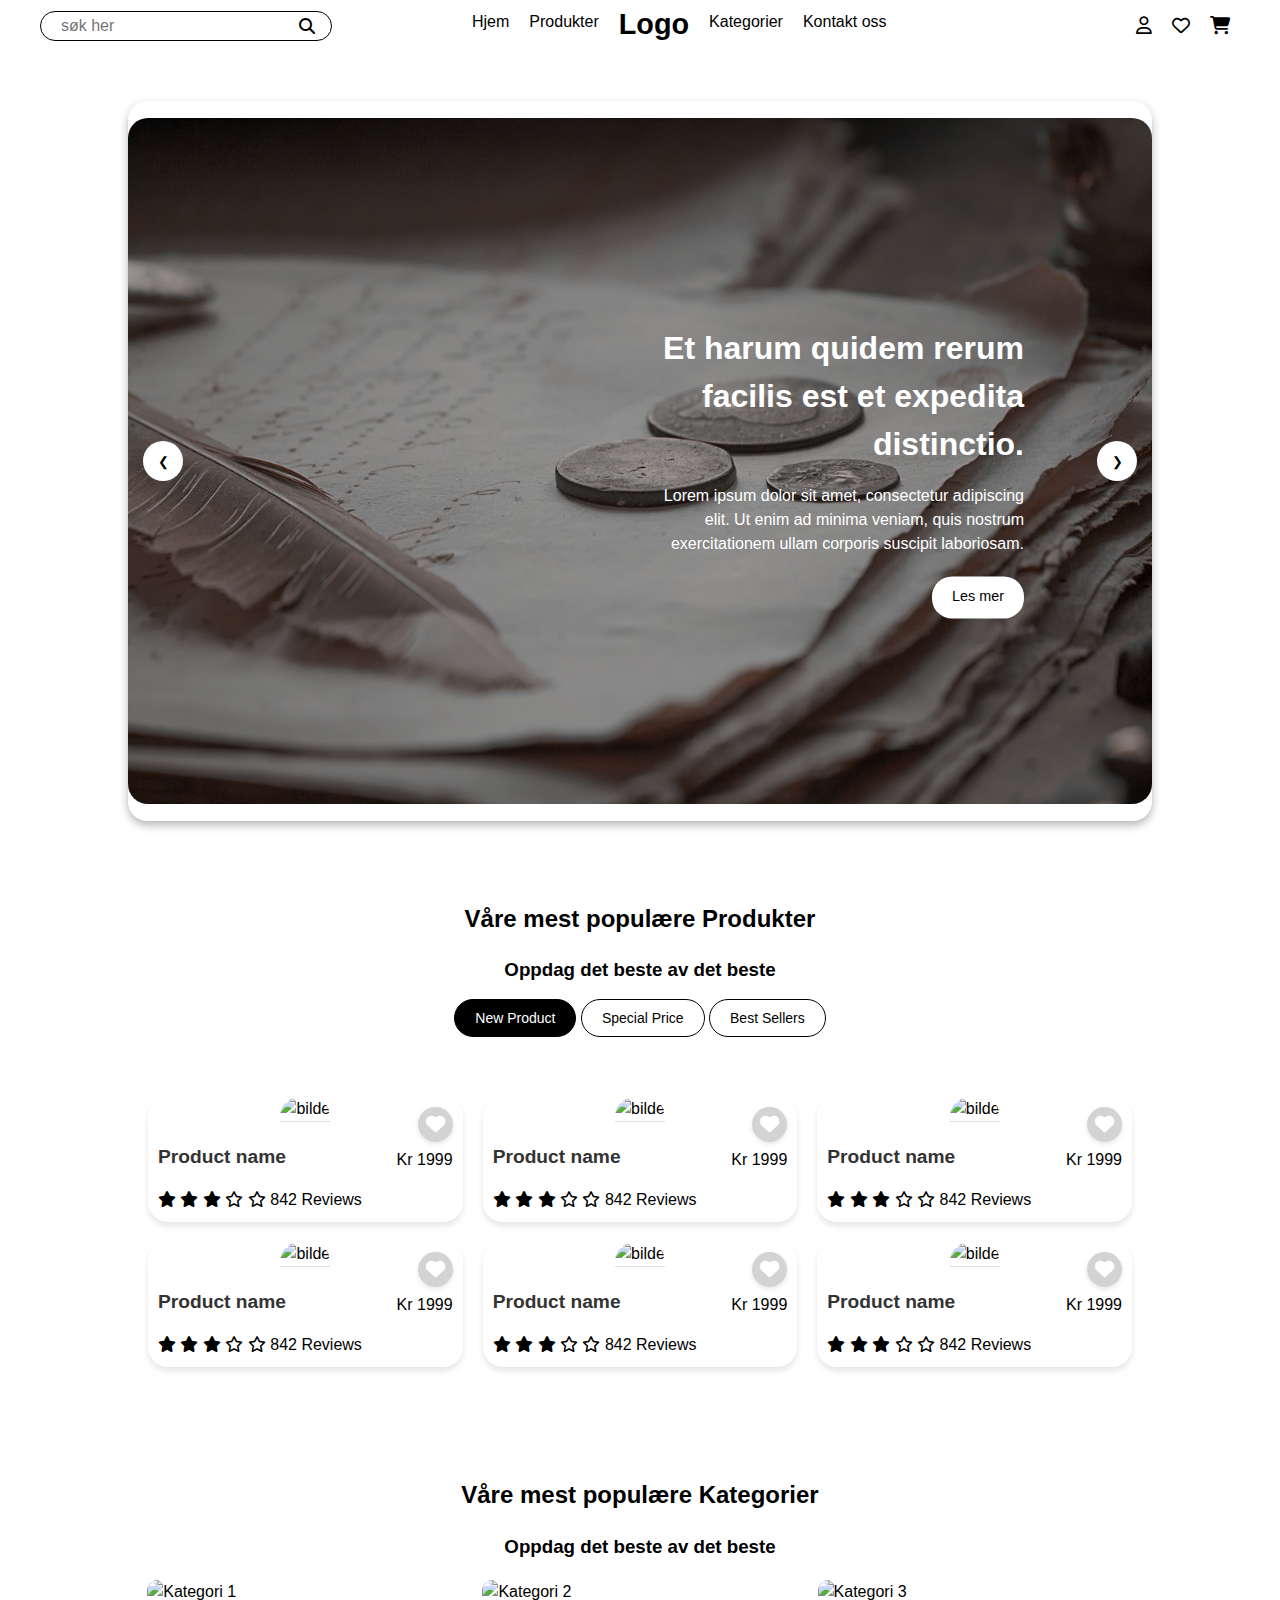
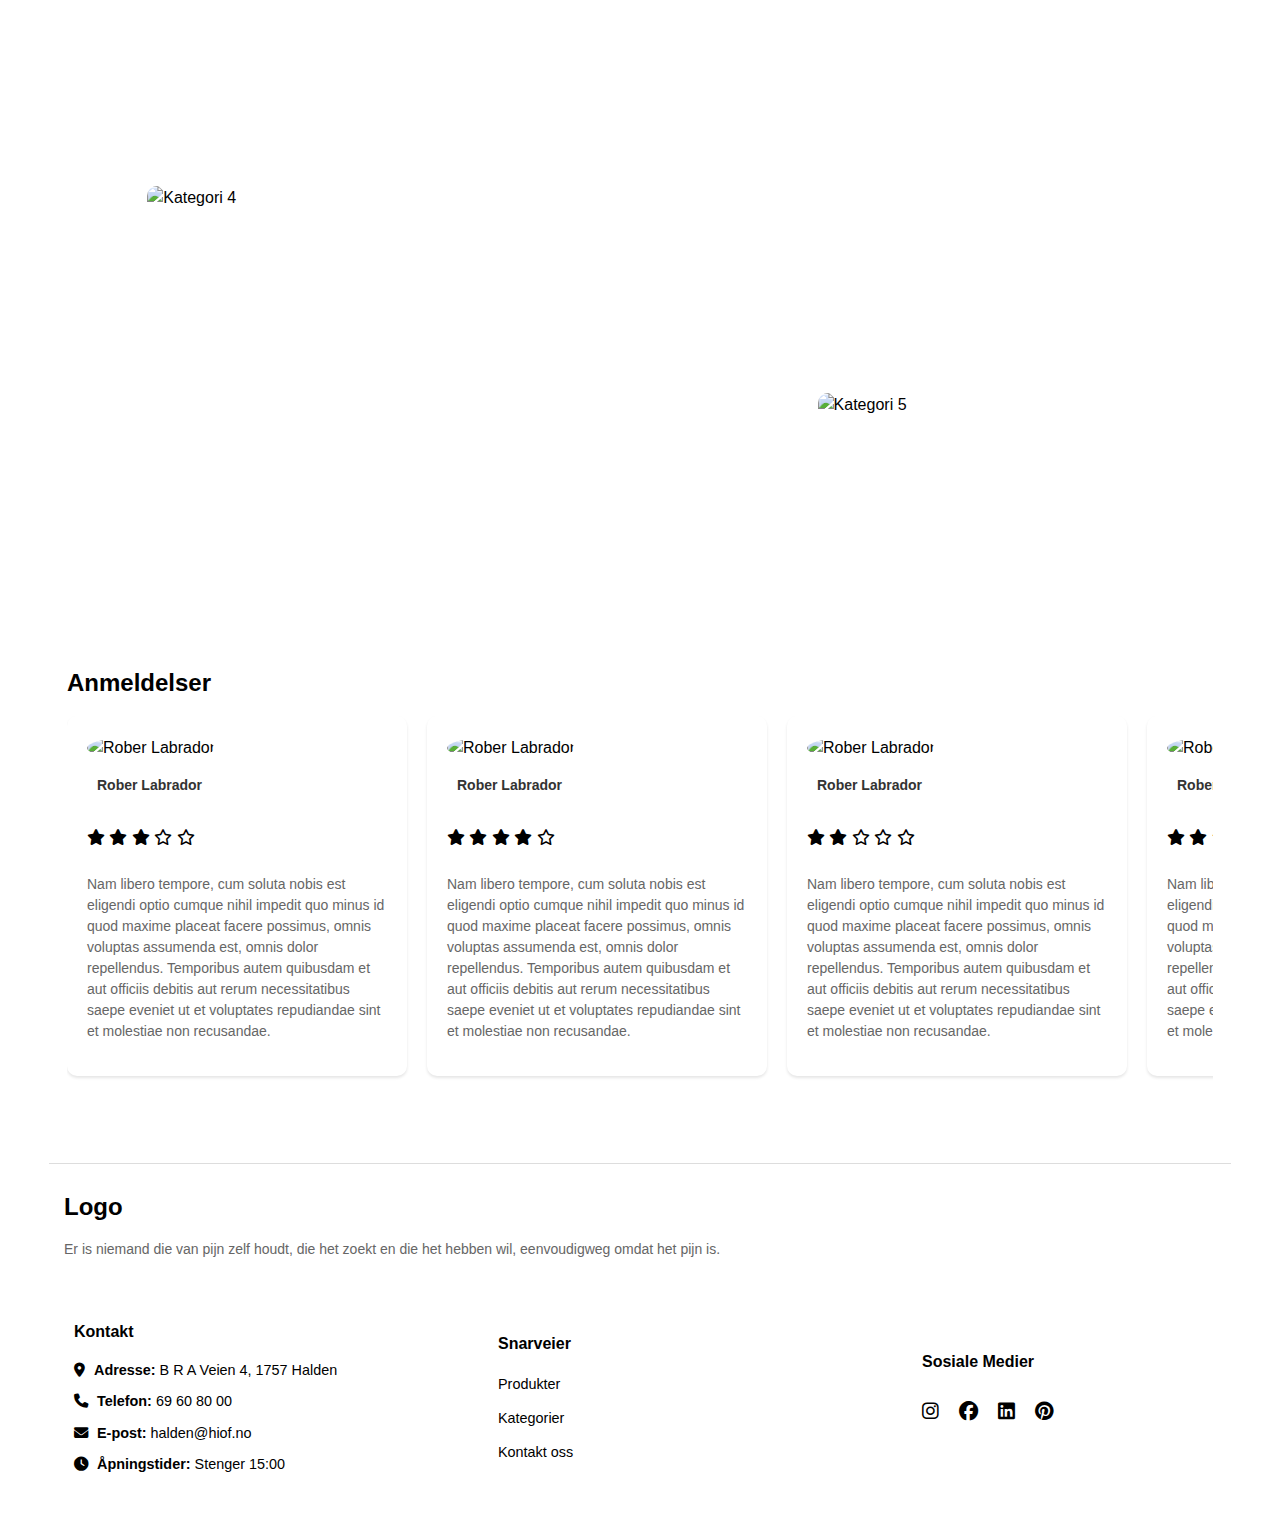
==== index.html @ 177e48ae "Eksamen" ====
<!DOCTYPE html>
<html lang="no">
<head>
    <meta charset="UTF-8">
    <meta name="viewport" content="width=device-width, initial-scale=1.0">
    <link rel="stylesheet" href="Ikoner/css/brands.css">
    <link rel="stylesheet" href="Ikoner/css/fontawesome.css">
    <link rel="stylesheet" href="Ikoner/css/solid.css">
    <link rel="stylesheet" href="Ikoner/css/regular.css">
    <link rel="stylesheet" href="CSS/stylesheet.css">
    
    <title>Nettbutikk</title>

</head>

<body>
    
    <header>
        <!-- Search Bar -->
        <form class="search-bar" action="#" method="get">
            <label for="search" class="visually-hidden"></label>
            <input type="text" id="search" name="search" placeholder="søk her">
            <button>
                <i class="fa-solid fa-magnifying-glass"></i>
            </button>
        </form>
    
        <!-- Navigation -->
        <nav>
            <ul id="hoved-navigasjon">
                <li><a href="index.html">Hjem</a></li>
                <li><a href="#De-mest-populære">Produkter</a></li>
                <li><a href="index.html" id="Logo">Logo</a></li>
                <li><a href="#category-container">Kategorier</a></li>
                <li><a href="#kontakt">Kontakt oss</a></li>
            </ul>
            <ul class="icons">
                <li><a href="#" class="icon1"><i class="fa-regular fa-user"></i></a></li>
                <li><a href="#" class="icon2"><i class="fa-regular fa-heart"></i></a></li>
                <li><a href="checkout.html" class="icon3"><i class="fa-solid fa-cart-shopping"></i></a></li>
            </ul>
        </nav>
    </header>
     
     <main>

        <section id="banner">
            <section class="slider">
                <!-- Slides Container -->
                <section class="slides">
                    <!-- Slide 1 -->
                    <section class="slide">
                        <img src="IMG/Bilde1.jpg" alt="Slide 1">
                        <section class="content">
                            <h1>Et harum quidem rerum facilis est et expedita distinctio.</h1>
                            <p>Lorem ipsum dolor sit amet, consectetur adipiscing elit. Ut enim ad minima veniam, quis nostrum exercitationem ullam corporis suscipit laboriosam.</p>
                            <a href="#" class="button">Les mer</a>
                        </section>
                    </section>
                    <!-- Slide 2 -->
                    <section class="slide" id="otherslide1">
                        <img src="IMG/fire.jpg" alt="Slide 2">
                        <section class="content">
                            <h1>Et harum quidem rerum facilis est et expedita distinctio.</h1>
                            <p>Lorem ipsum dolor sit amet, consectetur adipiscing elit. Ut enim ad minima veniam, quis nostrum exercitationem ullam corporis suscipit laboriosam.</p>
                            <a href="#" class="button">Les mer</a>
                        </section>
                    </section>
                    <!-- Slide 3 -->
                    <section class="slide" id="otherslide2">
                        <img src="IMG/man.png" alt="Slide 3">
                        <section class="content">
                            <h1>Et harum quidem rerum facilis est et expedita distinctio.</h1>
                            <p>Lorem ipsum dolor sit amet, consectetur adipiscing elit. Ut enim ad minima veniam, quis nostrum exercitationem ullam corporis suscipit laboriosam.</p>
                            <a href="#" class="button">Les mer</a>
                        </section>
                    </section>
                </section>
                <!-- Navigation Buttons -->
                <button class="prev" onclick="prevSlide()">&#10094;</button>
                <button class="next" onclick="nextSlide()">&#10095;</button>
            </section>
        </section>
          


       <section id="De-mest-populære">
        <article>
            <h2>Våre mest populære Produkter</h2>
            <h3>Oppdag det beste av det beste</h3>
            <nav class="product-filters">
                <form>
                    <button type="button" class="filter-btn active" aria-pressed="true" onclick="filterProducts('new')">New Product</button>
                    <button type="button" class="filter-btn" aria-pressed="false" onclick="filterProducts('special')">Special Price</button>
                    <button type="button" class="filter-btn" aria-pressed="false" onclick="filterProducts('best')">Best Sellers</button>
                </form>
            </nav>
        </article >

        <article class="produkt-liste">
            <table>
                <tr>
                    <td class="product">
                        <figure>
                            <img src="https://picsum.photos/id/16/200/300" alt="bilde">
                            <figcaption>
                                <section style="display: flex; justify-content: space-between;  align-items: center;  gap: 10px;">
                                    <a href="product.html">Product name</a>
                                    <p>Kr 1999</p>
                                </section>
                                <p class="product-rating">
                                    <i class="fas fa-star"></i>
                                    <i class="fas fa-star"></i>
                                    <i class="fas fa-star"></i>
                                    <i class="fa-regular fa-star"></i>
                                    <i class="fa-regular fa-star"></i>
                                    842 Reviews
                                </p>
                            </figcaption>
                        </figure>
                        <button class="favorite-btn" aria-label="Legg til i ønskelisten">
                            <i class="fa fa-heart" aria-hidden="true"></i>
                        </button>
                    </td>
                    <td class="product">
                        <figure>
                            <img src="https://picsum.photos/id/16/200/300" alt="bilde">
                            <figcaption>
                                <section style="display: flex; justify-content: space-between;  align-items: center;  gap: 10px;">
                                    <a href="product.html">Product name</a>
                                    <p>Kr 1999</p>
                                </section>
                                <p class="product-rating">
                                    <i class="fas fa-star"></i>
                                    <i class="fas fa-star"></i>
                                    <i class="fas fa-star"></i>
                                    <i class="fa-regular fa-star"></i>
                                    <i class="fa-regular fa-star"></i>
                                    842 Reviews
                                </p>
                            </figcaption>
                        </figure>
                        <button class="favorite-btn" aria-label="Legg til i ønskelisten">
                            <i class="fa fa-heart" aria-hidden="true"></i>
                        </button>
                    </td>
                    <td class="product">
                        <figure>
                            <img src="https://picsum.photos/id/16/200/300" alt="bilde">
                            <figcaption>
                                <section style="display: flex; justify-content: space-between;  align-items: center;  gap: 10px;">
                                    <a href="product.html">Product name</a>
                                    <p>Kr 1999</p>
                                </section>
                                <p class="product-rating">
                                    <i class="fas fa-star"></i>
                                    <i class="fas fa-star"></i>
                                    <i class="fas fa-star"></i>
                                    <i class="fa-regular fa-star"></i>
                                    <i class="fa-regular fa-star"></i>
                                    842 Reviews
                                </p>
                            </figcaption>
                        </figure>
                        <button class="favorite-btn" aria-label="Legg til i ønskelisten">
                            <i class="fa fa-heart" aria-hidden="true"></i>
                        </button>
                    </td>
                </tr>
                <tr>
                    <td class="product">
                        <figure>
                            <img src="https://picsum.photos/id/16/200/300" alt="bilde">
                            <figcaption>
                                <section style="display: flex; justify-content: space-between;  align-items: center;  gap: 10px;">
                                    <a href="product.html">Product name</a>
                                    <p>Kr 1999</p>
                                </section>
                                <p class="product-rating">
                                    <i class="fas fa-star"></i>
                                    <i class="fas fa-star"></i>
                                    <i class="fas fa-star"></i>
                                    <i class="fa-regular fa-star"></i>
                                    <i class="fa-regular fa-star"></i>
                                    842 Reviews
                                </p>
                            </figcaption>
                        </figure>
                        <button class="favorite-btn" aria-label="Legg til i ønskelisten">
                            <i class="fa fa-heart" aria-hidden="true"></i>
                        </button>
                    </td>
                    <td class="product">
                        <figure>
                            <img src="https://picsum.photos/id/16/200/300" alt="bilde">
                            <figcaption>
                                <section style="display: flex; justify-content: space-between;  align-items: center;  gap: 10px;">
                                    <a href="product.html">Product name</a>
                                    <p>Kr 1999</p>
                                </section>
                                <p class="product-rating">
                                    <i class="fas fa-star"></i>
                                    <i class="fas fa-star"></i>
                                    <i class="fas fa-star"></i>
                                    <i class="fa-regular fa-star"></i>
                                    <i class="fa-regular fa-star"></i>
                                    842 Reviews
                                </p>
                            </figcaption>
                        </figure>
                        <button class="favorite-btn" aria-label="Legg til i ønskelisten">
                            <i class="fa fa-heart" aria-hidden="true"></i>
                        </button>
                    </td>
                    <td class="product">
                        <figure>
                            <img src="https://picsum.photos/id/16/200/300" alt="bilde">
                            <figcaption>
                                <section style="display: flex; justify-content: space-between;  align-items: center;  gap: 10px;">
                                    <a href="product.html">Product name</a>
                                    <p>Kr 1999</p>
                                </section>
                                <p class="product-rating">
                                    <i class="fas fa-star"></i>
                                    <i class="fas fa-star"></i>
                                    <i class="fas fa-star"></i>
                                    <i class="fa-regular fa-star"></i>
                                    <i class="fa-regular fa-star"></i>
                                    842 Reviews
                                </p>
                            </figcaption>
                        </figure>
                        <button class="favorite-btn" aria-label="Legg til i ønskelisten">
                            <i class="fa fa-heart" aria-hidden="true"></i>
                        </button>
                    </td>
                </tr>
            </table>
        </article>
                </section>

        <section id="category-container">
            <h2>Våre mest populære Kategorier</h2>
            <h3>Oppdag det beste av det beste</h3>
        
           
                <div class="grid-container">
                    <section class="grid-item category category-1">
                        <figure>
                            <img src="https://picsum.photos/id/21/367/267?blur=4" alt="Kategori 1">
                            <figcaption>CATEGORY 1</figcaption>
                        </figure>
                    </section>
                    <section class="grid-item category category-2">
                        <figure>
                            <img src="https://picsum.photos/id/26/200/300?blur=2" alt="Kategori 2">
                            <figcaption>CATEGORY 2</figcaption>
                        </figure>
                    </section>
                    <section class="grid-item category category-3">
                        <figure>
                            <img src="https://picsum.photos/id/23/3887/4899?blur=9" alt="Kategori 3">
                            <figcaption>CATEGORY 3</figcaption>
                        </figure>
                    </section>
                    <section class="grid-item category category-4">
                        <figure>
                            <img src="https://picsum.photos/id/43/200/300?blur=2" alt="Kategori 4">
                            <figcaption>CATEGORY 4</figcaption>
                        </figure>
                    </section>
                    <section class="grid-item category category-5">
                        <figure>
                            <img src="https://picsum.photos/id/31/200/300?blur=2" alt="Kategori 5">
                            <figcaption>CATEGORY 5</figcaption>
                        </figure>
                    </section>
                </div>
          
                 
       
    </section>

    <section id="Anmeldelser">
        <h2>Anmeldelser</h2>
        <ul class="reviews-slider">
            <li class="review">
                <figure>
                    <img src="https://picsum.photos/id/237/200/300" alt="Rober Labrador">
                    <figcaption>Rober Labrador</figcaption>
                </figure>
                <p class="rating">
                    <i class="fas fa-star"></i>
                    <i class="fas fa-star"></i>
                    <i class="fas fa-star"></i>
                    <i class="far fa-star"></i>
                    <i class="far fa-star"></i>
                </p>
                <p class="review-text">Nam libero tempore, cum soluta nobis est eligendi optio cumque nihil impedit quo minus id quod maxime placeat facere possimus, omnis voluptas assumenda est, omnis dolor repellendus. Temporibus autem quibusdam et aut officiis debitis aut rerum necessitatibus saepe eveniet ut et voluptates repudiandae sint et molestiae non recusandae.</p>
            </li>
            <li class="review">
                <figure>
                    <img src="https://picsum.photos/id/236/200/300" alt="Rober Labrador">
                    <figcaption>Rober Labrador</figcaption>
                </figure>
                <p class="rating">
                    <i class="fas fa-star"></i>
                    <i class="fas fa-star"></i>
                    <i class="fas fa-star"></i>
                    <i class="fas fa-star"></i>
                    <i class="far fa-star"></i>
                </p>
                <p class="review-text">
                    Nam libero tempore, cum soluta nobis est eligendi optio cumque nihil impedit quo minus id quod maxime placeat facere possimus, omnis voluptas assumenda est, omnis dolor repellendus. Temporibus autem quibusdam et aut officiis debitis aut rerum necessitatibus saepe eveniet ut et voluptates repudiandae sint et molestiae non recusandae.
                </p>
            </li>
            <li class="review">
                <figure>
                    <img src="https://picsum.photos/id/235/200/300" alt="Rober Labrador">
                    <figcaption>Rober Labrador</figcaption>
                </figure>
                <p class="rating">
                    <i class="fas fa-star"></i>
                    <i class="fas fa-star"></i>
                    <i class="far fa-star"></i>
                    <i class="far fa-star"></i>
                    <i class="far fa-star"></i>
                </p>
                <p class="review-text">
                    Nam libero tempore, cum soluta nobis est eligendi optio cumque nihil impedit quo minus id quod maxime placeat facere possimus, omnis voluptas assumenda est, omnis dolor repellendus. Temporibus autem quibusdam et aut officiis debitis aut rerum necessitatibus saepe eveniet ut et voluptates repudiandae sint et molestiae non recusandae.
                </p>
            </li>
            <li class="review">
                <figure>
                    <img src="https://picsum.photos/id/235/200/300" alt="Rober Labrador">
                    <figcaption>Rober Labrador</figcaption>
                </figure>
                <p class="rating">
                    <i class="fas fa-star"></i>
                    <i class="fas fa-star"></i>
                    <i class="far fa-star"></i>
                    <i class="far fa-star"></i>
                    <i class="far fa-star"></i>
                </p>
                <p class="review-text">Nam libero tempore, cum soluta nobis est eligendi optio cumque nihil impedit quo minus id quod maxime placeat facere possimus, omnis voluptas assumenda est, omnis dolor repellendus. Temporibus autem quibusdam et aut officiis debitis aut rerum necessitatibus saepe eveniet ut et voluptates repudiandae sint et molestiae non recusandae. </p>
            </li>
            <li class="review">
                <figure>
                    <img src="https://picsum.photos/id/235/200/300" alt="Rober Labrador">
                    <figcaption>Rober Labrador</figcaption>
                </figure>
                <p class="rating">
                    <i class="fas fa-star"></i>
                    <i class="fas fa-star"></i>
                    <i class="far fa-star"></i>
                    <i class="far fa-star"></i>
                    <i class="far fa-star"></i>
                </p>
                <p class="review-text">
                    Nam libero tempore, cum soluta nobis est eligendi optio cumque nihil impedit quo minus id quod maxime placeat facere possimus, omnis voluptas assumenda est, omnis dolor repellendus. Temporibus autem quibusdam et aut officiis debitis aut rerum necessitatibus saepe eveniet ut et voluptates repudiandae sint et molestiae non recusandae.
                </p>
            </li>
            <li class="review">
                <figure>
                    <img src="https://picsum.photos/id/235/200/300" alt="Rober Labrador">
                    <figcaption>Rober Labrador</figcaption>
                </figure>
                <p class="rating">
                    <i class="fas fa-star"></i>
                    <i class="fas fa-star"></i>
                    <i class="far fa-star"></i>
                    <i class="far fa-star"></i>
                    <i class="far fa-star"></i>
                </p>
                <p class="review-text">
                    Nam libero tempore, cum soluta nobis est eligendi optio cumque nihil impedit quo minus id quod maxime placeat facere possimus, omnis voluptas assumenda est, omnis dolor repellendus. Temporibus autem quibusdam et aut officiis debitis aut rerum necessitatibus saepe eveniet ut et voluptates repudiandae sint et molestiae non recusandae.
                </p>
            </li>
       
        </ul> </section>

        
    </main>


    <footer id="kontakt">

        <section class="footer-logo">
            <h2>Logo</h2>
            <p>Er is niemand die van pijn zelf houdt, die het zoekt en die het hebben wil, eenvoudigweg omdat het pijn is.</p>
        </section>
    
        <div class="footer-row">
        <section class="footer-contact">
            <h3>Kontakt</h3>
            <ul>
                <li><i class="fa-solid fa-location-dot"></i> <span class="label">Adresse:</span> B R A Veien 4, 1757 Halden</li>
                <li><i class="fa-solid fa-phone"></i> <span class="label">Telefon:</span> 69 60 80 00</li>
                <li><i class="fa-solid fa-envelope"></i> <span class="label">E-post:</span> halden@hiof.no</li>
                <li><i class="fa-solid fa-clock"></i> <span class="label">Åpningstider:</span> Stenger 15:00</li>
            </ul>
        </section>
   
        <section class="footer-links">
            <h3>Snarveier</h3>
            <ul>
                <li><a href="#De-mest-populære">Produkter</a></li>
                <li><a href="#category-container">Kategorier</a></li>
                <li><a href="#kontakt">Kontakt oss</a></li>
            </ul>
        </section>
    
    
        
        <section class="footer-social">
            <h3>Sosiale Medier</h3>
            <ul>
                <li><a href="https://www.instagram.com/" target="_blank"><i class="fa-brands fa-instagram"></i></a></li>
                <li><a href="https://www.facebook.com/" target="_blank"><i class="fa-brands fa-facebook"></i></a></li>
                <li><a href="https://www.linkedin.com/" target="_blank"><i class="fa-brands fa-linkedin"></i></a></li>
                <li><a href="https://www.pinterest.com/" target="_blank"><i class="fa-brands fa-pinterest"></i></a></li>
            </ul>
        </section>
        </div>
    </footer>
    <script src="slider.js"></script>
</body>
</html>
---- Ikoner/css/brands.css ----
/*!
 * Font Awesome Free 6.6.0 by @fontawesome - https://fontawesome.com
 * License - https://fontawesome.com/license/free (Icons: CC BY 4.0, Fonts: SIL OFL 1.1, Code: MIT License)
 * Copyright 2024 Fonticons, Inc.
 */
:root, :host {
  --fa-style-family-brands: 'Font Awesome 6 Brands';
  --fa-font-brands: normal 400 1em/1 'Font Awesome 6 Brands'; }

@font-face {
  font-family: 'Font Awesome 6 Brands';
  font-style: normal;
  font-weight: 400;
  font-display: block;
  src: url("../webfonts/fa-brands-400.woff2") format("woff2"), url("../webfonts/fa-brands-400.ttf") format("truetype"); }

.fab,
.fa-brands {
  font-weight: 400; }

.fa-monero:before {
  content: "\f3d0"; }

.fa-hooli:before {
  content: "\f427"; }

.fa-yelp:before {
  content: "\f1e9"; }

.fa-cc-visa:before {
  content: "\f1f0"; }

.fa-lastfm:before {
  content: "\f202"; }

.fa-shopware:before {
  content: "\f5b5"; }

.fa-creative-commons-nc:before {
  content: "\f4e8"; }

.fa-aws:before {
  content: "\f375"; }

.fa-redhat:before {
  content: "\f7bc"; }

.fa-yoast:before {
  content: "\f2b1"; }

.fa-cloudflare:before {
  content: "\e07d"; }

.fa-ups:before {
  content: "\f7e0"; }

.fa-pixiv:before {
  content: "\e640"; }

.fa-wpexplorer:before {
  content: "\f2de"; }

.fa-dyalog:before {
  content: "\f399"; }

.fa-bity:before {
  content: "\f37a"; }

.fa-stackpath:before {
  content: "\f842"; }

.fa-buysellads:before {
  content: "\f20d"; }

.fa-first-order:before {
  content: "\f2b0"; }

.fa-modx:before {
  content: "\f285"; }

.fa-guilded:before {
  content: "\e07e"; }

.fa-vnv:before {
  content: "\f40b"; }

.fa-square-js:before {
  content: "\f3b9"; }

.fa-js-square:before {
  content: "\f3b9"; }

.fa-microsoft:before {
  content: "\f3ca"; }

.fa-qq:before {
  content: "\f1d6"; }

.fa-orcid:before {
  content: "\f8d2"; }

.fa-java:before {
  content: "\f4e4"; }

.fa-invision:before {
  content: "\f7b0"; }

.fa-creative-commons-pd-alt:before {
  content: "\f4ed"; }

.fa-centercode:before {
  content: "\f380"; }

.fa-glide-g:before {
  content: "\f2a6"; }

.fa-drupal:before {
  content: "\f1a9"; }

.fa-jxl:before {
  content: "\e67b"; }

.fa-dart-lang:before {
  content: "\e693"; }

.fa-hire-a-helper:before {
  content: "\f3b0"; }

.fa-creative-commons-by:before {
  content: "\f4e7"; }

.fa-unity:before {
  content: "\e049"; }

.fa-whmcs:before {
  content: "\f40d"; }

.fa-rocketchat:before {
  content: "\f3e8"; }

.fa-vk:before {
  content: "\f189"; }

.fa-untappd:before {
  content: "\f405"; }

.fa-mailchimp:before {
  content: "\f59e"; }

.fa-css3-alt:before {
  content: "\f38b"; }

.fa-square-reddit:before {
  content: "\f1a2"; }

.fa-reddit-square:before {
  content: "\f1a2"; }

.fa-vimeo-v:before {
  content: "\f27d"; }

.fa-contao:before {
  content: "\f26d"; }

.fa-square-font-awesome:before {
  content: "\e5ad"; }

.fa-deskpro:before {
  content: "\f38f"; }

.fa-brave:before {
  content: "\e63c"; }

.fa-sistrix:before {
  content: "\f3ee"; }

.fa-square-instagram:before {
  content: "\e055"; }

.fa-instagram-square:before {
  content: "\e055"; }

.fa-battle-net:before {
  content: "\f835"; }

.fa-the-red-yeti:before {
  content: "\f69d"; }

.fa-square-hacker-news:before {
  content: "\f3af"; }

.fa-hacker-news-square:before {
  content: "\f3af"; }

.fa-edge:before {
  content: "\f282"; }

.fa-threads:before {
  content: "\e618"; }

.fa-napster:before {
  content: "\f3d2"; }

.fa-square-snapchat:before {
  content: "\f2ad"; }

.fa-snapchat-square:before {
  content: "\f2ad"; }

.fa-google-plus-g:before {
  content: "\f0d5"; }

.fa-artstation:before {
  content: "\f77a"; }

.fa-markdown:before {
  content: "\f60f"; }

.fa-sourcetree:before {
  content: "\f7d3"; }

.fa-google-plus:before {
  content: "\f2b3"; }

.fa-diaspora:before {
  content: "\f791"; }

.fa-foursquare:before {
  content: "\f180"; }

.fa-stack-overflow:before {
  content: "\f16c"; }

.fa-github-alt:before {
  content: "\f113"; }

.fa-phoenix-squadron:before {
  content: "\f511"; }

.fa-pagelines:before {
  content: "\f18c"; }

.fa-algolia:before {
  content: "\f36c"; }

.fa-red-river:before {
  content: "\f3e3"; }

.fa-creative-commons-sa:before {
  content: "\f4ef"; }

.fa-safari:before {
  content: "\f267"; }

.fa-google:before {
  content: "\f1a0"; }

.fa-square-font-awesome-stroke:before {
  content: "\f35c"; }

.fa-font-awesome-alt:before {
  content: "\f35c"; }

.fa-atlassian:before {
  content: "\f77b"; }

.fa-linkedin-in:before {
  content: "\f0e1"; }

.fa-digital-ocean:before {
  content: "\f391"; }

.fa-nimblr:before {
  content: "\f5a8"; }

.fa-chromecast:before {
  content: "\f838"; }

.fa-evernote:before {
  content: "\f839"; }

.fa-hacker-news:before {
  content: "\f1d4"; }

.fa-creative-commons-sampling:before {
  content: "\f4f0"; }

.fa-adversal:before {
  content: "\f36a"; }

.fa-creative-commons:before {
  content: "\f25e"; }

.fa-watchman-monitoring:before {
  content: "\e087"; }

.fa-fonticons:before {
  content: "\f280"; }

.fa-weixin:before {
  content: "\f1d7"; }

.fa-shirtsinbulk:before {
  content: "\f214"; }

.fa-codepen:before {
  content: "\f1cb"; }

.fa-git-alt:before {
  content: "\f841"; }

.fa-lyft:before {
  content: "\f3c3"; }

.fa-rev:before {
  content: "\f5b2"; }

.fa-windows:before {
  content: "\f17a"; }

.fa-wizards-of-the-coast:before {
  content: "\f730"; }

.fa-square-viadeo:before {
  content: "\f2aa"; }

.fa-viadeo-square:before {
  content: "\f2aa"; }

.fa-meetup:before {
  content: "\f2e0"; }

.fa-centos:before {
  content: "\f789"; }

.fa-adn:before {
  content: "\f170"; }

.fa-cloudsmith:before {
  content: "\f384"; }

.fa-opensuse:before {
  content: "\e62b"; }

.fa-pied-piper-alt:before {
  content: "\f1a8"; }

.fa-square-dribbble:before {
  content: "\f397"; }

.fa-dribbble-square:before {
  content: "\f397"; }

.fa-codiepie:before {
  content: "\f284"; }

.fa-node:before {
  content: "\f419"; }

.fa-mix:before {
  content: "\f3cb"; }

.fa-steam:before {
  content: "\f1b6"; }

.fa-cc-apple-pay:before {
  content: "\f416"; }

.fa-scribd:before {
  content: "\f28a"; }

.fa-debian:before {
  content: "\e60b"; }

.fa-openid:before {
  content: "\f19b"; }

.fa-instalod:before {
  content: "\e081"; }

.fa-expeditedssl:before {
  content: "\f23e"; }

.fa-sellcast:before {
  content: "\f2da"; }

.fa-square-twitter:before {
  content: "\f081"; }

.fa-twitter-square:before {
  content: "\f081"; }

.fa-r-project:before {
  content: "\f4f7"; }

.fa-delicious:before {
  content: "\f1a5"; }

.fa-freebsd:before {
  content: "\f3a4"; }

.fa-vuejs:before {
  content: "\f41f"; }

.fa-accusoft:before {
  content: "\f369"; }

.fa-ioxhost:before {
  content: "\f208"; }

.fa-fonticons-fi:before {
  content: "\f3a2"; }

.fa-app-store:before {
  content: "\f36f"; }

.fa-cc-mastercard:before {
  content: "\f1f1"; }

.fa-itunes-note:before {
  content: "\f3b5"; }

.fa-golang:before {
  content: "\e40f"; }

.fa-kickstarter:before {
  content: "\f3bb"; }

.fa-square-kickstarter:before {
  content: "\f3bb"; }

.fa-grav:before {
  content: "\f2d6"; }

.fa-weibo:before {
  content: "\f18a"; }

.fa-uncharted:before {
  content: "\e084"; }

.fa-firstdraft:before {
  content: "\f3a1"; }

.fa-square-youtube:before {
  content: "\f431"; }

.fa-youtube-square:before {
  content: "\f431"; }

.fa-wikipedia-w:before {
  content: "\f266"; }

.fa-wpressr:before {
  content: "\f3e4"; }

.fa-rendact:before {
  content: "\f3e4"; }

.fa-angellist:before {
  content: "\f209"; }

.fa-galactic-republic:before {
  content: "\f50c"; }

.fa-nfc-directional:before {
  content: "\e530"; }

.fa-skype:before {
  content: "\f17e"; }

.fa-joget:before {
  content: "\f3b7"; }

.fa-fedora:before {
  content: "\f798"; }

.fa-stripe-s:before {
  content: "\f42a"; }

.fa-meta:before {
  content: "\e49b"; }

.fa-laravel:before {
  content: "\f3bd"; }

.fa-hotjar:before {
  content: "\f3b1"; }

.fa-bluetooth-b:before {
  content: "\f294"; }

.fa-square-letterboxd:before {
  content: "\e62e"; }

.fa-sticker-mule:before {
  content: "\f3f7"; }

.fa-creative-commons-zero:before {
  content: "\f4f3"; }

.fa-hips:before {
  content: "\f452"; }

.fa-behance:before {
  content: "\f1b4"; }

.fa-reddit:before {
  content: "\f1a1"; }

.fa-discord:before {
  content: "\f392"; }

.fa-chrome:before {
  content: "\f268"; }

.fa-app-store-ios:before {
  content: "\f370"; }

.fa-cc-discover:before {
  content: "\f1f2"; }

.fa-wpbeginner:before {
  content: "\f297"; }

.fa-confluence:before {
  content: "\f78d"; }

.fa-shoelace:before {
  content: "\e60c"; }

.fa-mdb:before {
  content: "\f8ca"; }

.fa-dochub:before {
  content: "\f394"; }

.fa-accessible-icon:before {
  content: "\f368"; }

.fa-ebay:before {
  content: "\f4f4"; }

.fa-amazon:before {
  content: "\f270"; }

.fa-unsplash:before {
  content: "\e07c"; }

.fa-yarn:before {
  content: "\f7e3"; }

.fa-square-steam:before {
  content: "\f1b7"; }

.fa-steam-square:before {
  content: "\f1b7"; }

.fa-500px:before {
  content: "\f26e"; }

.fa-square-vimeo:before {
  content: "\f194"; }

.fa-vimeo-square:before {
  content: "\f194"; }

.fa-asymmetrik:before {
  content: "\f372"; }

.fa-font-awesome:before {
  content: "\f2b4"; }

.fa-font-awesome-flag:before {
  content: "\f2b4"; }

.fa-font-awesome-logo-full:before {
  content: "\f2b4"; }

.fa-gratipay:before {
  content: "\f184"; }

.fa-apple:before {
  content: "\f179"; }

.fa-hive:before {
  content: "\e07f"; }

.fa-gitkraken:before {
  content: "\f3a6"; }

.fa-keybase:before {
  content: "\f4f5"; }

.fa-apple-pay:before {
  content: "\f415"; }

.fa-padlet:before {
  content: "\e4a0"; }

.fa-amazon-pay:before {
  content: "\f42c"; }

.fa-square-github:before {
  content: "\f092"; }

.fa-github-square:before {
  content: "\f092"; }

.fa-stumbleupon:before {
  content: "\f1a4"; }

.fa-fedex:before {
  content: "\f797"; }

.fa-phoenix-framework:before {
  content: "\f3dc"; }

.fa-shopify:before {
  content: "\e057"; }

.fa-neos:before {
  content: "\f612"; }

.fa-square-threads:before {
  content: "\e619"; }

.fa-hackerrank:before {
  content: "\f5f7"; }

.fa-researchgate:before {
  content: "\f4f8"; }

.fa-swift:before {
  content: "\f8e1"; }

.fa-angular:before {
  content: "\f420"; }

.fa-speakap:before {
  content: "\f3f3"; }

.fa-angrycreative:before {
  content: "\f36e"; }

.fa-y-combinator:before {
  content: "\f23b"; }

.fa-empire:before {
  content: "\f1d1"; }

.fa-envira:before {
  content: "\f299"; }

.fa-google-scholar:before {
  content: "\e63b"; }

.fa-square-gitlab:before {
  content: "\e5ae"; }

.fa-gitlab-square:before {
  content: "\e5ae"; }

.fa-studiovinari:before {
  content: "\f3f8"; }

.fa-pied-piper:before {
  content: "\f2ae"; }

.fa-wordpress:before {
  content: "\f19a"; }

.fa-product-hunt:before {
  content: "\f288"; }

.fa-firefox:before {
  content: "\f269"; }

.fa-linode:before {
  content: "\f2b8"; }

.fa-goodreads:before {
  content: "\f3a8"; }

.fa-square-odnoklassniki:before {
  content: "\f264"; }

.fa-odnoklassniki-square:before {
  content: "\f264"; }

.fa-jsfiddle:before {
  content: "\f1cc"; }

.fa-sith:before {
  content: "\f512"; }

.fa-themeisle:before {
  content: "\f2b2"; }

.fa-page4:before {
  content: "\f3d7"; }

.fa-hashnode:before {
  content: "\e499"; }

.fa-react:before {
  content: "\f41b"; }

.fa-cc-paypal:before {
  content: "\f1f4"; }

.fa-squarespace:before {
  content: "\f5be"; }

.fa-cc-stripe:before {
  content: "\f1f5"; }

.fa-creative-commons-share:before {
  content: "\f4f2"; }

.fa-bitcoin:before {
  content: "\f379"; }

.fa-keycdn:before {
  content: "\f3ba"; }

.fa-opera:before {
  content: "\f26a"; }

.fa-itch-io:before {
  content: "\f83a"; }

.fa-umbraco:before {
  content: "\f8e8"; }

.fa-galactic-senate:before {
  content: "\f50d"; }

.fa-ubuntu:before {
  content: "\f7df"; }

.fa-draft2digital:before {
  content: "\f396"; }

.fa-stripe:before {
  content: "\f429"; }

.fa-houzz:before {
  content: "\f27c"; }

.fa-gg:before {
  content: "\f260"; }

.fa-dhl:before {
  content: "\f790"; }

.fa-square-pinterest:before {
  content: "\f0d3"; }

.fa-pinterest-square:before {
  content: "\f0d3"; }

.fa-xing:before {
  content: "\f168"; }

.fa-blackberry:before {
  content: "\f37b"; }

.fa-creative-commons-pd:before {
  content: "\f4ec"; }

.fa-playstation:before {
  content: "\f3df"; }

.fa-quinscape:before {
  content: "\f459"; }

.fa-less:before {
  content: "\f41d"; }

.fa-blogger-b:before {
  content: "\f37d"; }

.fa-opencart:before {
  content: "\f23d"; }

.fa-vine:before {
  content: "\f1ca"; }

.fa-signal-messenger:before {
  content: "\e663"; }

.fa-paypal:before {
  content: "\f1ed"; }

.fa-gitlab:before {
  content: "\f296"; }

.fa-typo3:before {
  content: "\f42b"; }

.fa-reddit-alien:before {
  content: "\f281"; }

.fa-yahoo:before {
  content: "\f19e"; }

.fa-dailymotion:before {
  content: "\e052"; }

.fa-affiliatetheme:before {
  content: "\f36b"; }

.fa-pied-piper-pp:before {
  content: "\f1a7"; }

.fa-bootstrap:before {
  content: "\f836"; }

.fa-odnoklassniki:before {
  content: "\f263"; }

.fa-nfc-symbol:before {
  content: "\e531"; }

.fa-mintbit:before {
  content: "\e62f"; }

.fa-ethereum:before {
  content: "\f42e"; }

.fa-speaker-deck:before {
  content: "\f83c"; }

.fa-creative-commons-nc-eu:before {
  content: "\f4e9"; }

.fa-patreon:before {
  content: "\f3d9"; }

.fa-avianex:before {
  content: "\f374"; }

.fa-ello:before {
  content: "\f5f1"; }

.fa-gofore:before {
  content: "\f3a7"; }

.fa-bimobject:before {
  content: "\f378"; }

.fa-brave-reverse:before {
  content: "\e63d"; }

.fa-facebook-f:before {
  content: "\f39e"; }

.fa-square-google-plus:before {
  content: "\f0d4"; }

.fa-google-plus-square:before {
  content: "\f0d4"; }

.fa-web-awesome:before {
  content: "\e682"; }

.fa-mandalorian:before {
  content: "\f50f"; }

.fa-first-order-alt:before {
  content: "\f50a"; }

.fa-osi:before {
  content: "\f41a"; }

.fa-google-wallet:before {
  content: "\f1ee"; }

.fa-d-and-d-beyond:before {
  content: "\f6ca"; }

.fa-periscope:before {
  content: "\f3da"; }

.fa-fulcrum:before {
  content: "\f50b"; }

.fa-cloudscale:before {
  content: "\f383"; }

.fa-forumbee:before {
  content: "\f211"; }

.fa-mizuni:before {
  content: "\f3cc"; }

.fa-schlix:before {
  content: "\f3ea"; }

.fa-square-xing:before {
  content: "\f169"; }

.fa-xing-square:before {
  content: "\f169"; }

.fa-bandcamp:before {
  content: "\f2d5"; }

.fa-wpforms:before {
  content: "\f298"; }

.fa-cloudversify:before {
  content: "\f385"; }

.fa-usps:before {
  content: "\f7e1"; }

.fa-megaport:before {
  content: "\f5a3"; }

.fa-magento:before {
  content: "\f3c4"; }

.fa-spotify:before {
  content: "\f1bc"; }

.fa-optin-monster:before {
  content: "\f23c"; }

.fa-fly:before {
  content: "\f417"; }

.fa-aviato:before {
  content: "\f421"; }

.fa-itunes:before {
  content: "\f3b4"; }

.fa-cuttlefish:before {
  content: "\f38c"; }

.fa-blogger:before {
  content: "\f37c"; }

.fa-flickr:before {
  content: "\f16e"; }

.fa-viber:before {
  content: "\f409"; }

.fa-soundcloud:before {
  content: "\f1be"; }

.fa-digg:before {
  content: "\f1a6"; }

.fa-tencent-weibo:before {
  content: "\f1d5"; }

.fa-letterboxd:before {
  content: "\e62d"; }

.fa-symfony:before {
  content: "\f83d"; }

.fa-maxcdn:before {
  content: "\f136"; }

.fa-etsy:before {
  content: "\f2d7"; }

.fa-facebook-messenger:before {
  content: "\f39f"; }

.fa-audible:before {
  content: "\f373"; }

.fa-think-peaks:before {
  content: "\f731"; }

.fa-bilibili:before {
  content: "\e3d9"; }

.fa-erlang:before {
  content: "\f39d"; }

.fa-x-twitter:before {
  content: "\e61b"; }

.fa-cotton-bureau:before {
  content: "\f89e"; }

.fa-dashcube:before {
  content: "\f210"; }

.fa-42-group:before {
  content: "\e080"; }

.fa-innosoft:before {
  content: "\e080"; }

.fa-stack-exchange:before {
  content: "\f18d"; }

.fa-elementor:before {
  content: "\f430"; }

.fa-square-pied-piper:before {
  content: "\e01e"; }

.fa-pied-piper-square:before {
  content: "\e01e"; }

.fa-creative-commons-nd:before {
  content: "\f4eb"; }

.fa-palfed:before {
  content: "\f3d8"; }

.fa-superpowers:before {
  content: "\f2dd"; }

.fa-resolving:before {
  content: "\f3e7"; }

.fa-xbox:before {
  content: "\f412"; }

.fa-square-web-awesome-stroke:before {
  content: "\e684"; }

.fa-searchengin:before {
  content: "\f3eb"; }

.fa-tiktok:before {
  content: "\e07b"; }

.fa-square-facebook:before {
  content: "\f082"; }

.fa-facebook-square:before {
  content: "\f082"; }

.fa-renren:before {
  content: "\f18b"; }

.fa-linux:before {
  content: "\f17c"; }

.fa-glide:before {
  content: "\f2a5"; }

.fa-linkedin:before {
  content: "\f08c"; }

.fa-hubspot:before {
  content: "\f3b2"; }

.fa-deploydog:before {
  content: "\f38e"; }

.fa-twitch:before {
  content: "\f1e8"; }

.fa-flutter:before {
  content: "\e694"; }

.fa-ravelry:before {
  content: "\f2d9"; }

.fa-mixer:before {
  content: "\e056"; }

.fa-square-lastfm:before {
  content: "\f203"; }

.fa-lastfm-square:before {
  content: "\f203"; }

.fa-vimeo:before {
  content: "\f40a"; }

.fa-mendeley:before {
  content: "\f7b3"; }

.fa-uniregistry:before {
  content: "\f404"; }

.fa-figma:before {
  content: "\f799"; }

.fa-creative-commons-remix:before {
  content: "\f4ee"; }

.fa-cc-amazon-pay:before {
  content: "\f42d"; }

.fa-dropbox:before {
  content: "\f16b"; }

.fa-instagram:before {
  content: "\f16d"; }

.fa-cmplid:before {
  content: "\e360"; }

.fa-upwork:before {
  content: "\e641"; }

.fa-facebook:before {
  content: "\f09a"; }

.fa-gripfire:before {
  content: "\f3ac"; }

.fa-jedi-order:before {
  content: "\f50e"; }

.fa-uikit:before {
  content: "\f403"; }

.fa-fort-awesome-alt:before {
  content: "\f3a3"; }

.fa-phabricator:before {
  content: "\f3db"; }

.fa-ussunnah:before {
  content: "\f407"; }

.fa-earlybirds:before {
  content: "\f39a"; }

.fa-trade-federation:before {
  content: "\f513"; }

.fa-autoprefixer:before {
  content: "\f41c"; }

.fa-whatsapp:before {
  content: "\f232"; }

.fa-square-upwork:before {
  content: "\e67c"; }

.fa-slideshare:before {
  content: "\f1e7"; }

.fa-google-play:before {
  content: "\f3ab"; }

.fa-viadeo:before {
  content: "\f2a9"; }

.fa-line:before {
  content: "\f3c0"; }

.fa-google-drive:before {
  content: "\f3aa"; }

.fa-servicestack:before {
  content: "\f3ec"; }

.fa-simplybuilt:before {
  content: "\f215"; }

.fa-bitbucket:before {
  content: "\f171"; }

.fa-imdb:before {
  content: "\f2d8"; }

.fa-deezer:before {
  content: "\e077"; }

.fa-raspberry-pi:before {
  content: "\f7bb"; }

.fa-jira:before {
  content: "\f7b1"; }

.fa-docker:before {
  content: "\f395"; }

.fa-screenpal:before {
  content: "\e570"; }

.fa-bluetooth:before {
  content: "\f293"; }

.fa-gitter:before {
  content: "\f426"; }

.fa-d-and-d:before {
  content: "\f38d"; }

.fa-microblog:before {
  content: "\e01a"; }

.fa-cc-diners-club:before {
  content: "\f24c"; }

.fa-gg-circle:before {
  content: "\f261"; }

.fa-pied-piper-hat:before {
  content: "\f4e5"; }

.fa-kickstarter-k:before {
  content: "\f3bc"; }

.fa-yandex:before {
  content: "\f413"; }

.fa-readme:before {
  content: "\f4d5"; }

.fa-html5:before {
  content: "\f13b"; }

.fa-sellsy:before {
  content: "\f213"; }

.fa-square-web-awesome:before {
  content: "\e683"; }

.fa-sass:before {
  content: "\f41e"; }

.fa-wirsindhandwerk:before {
  content: "\e2d0"; }

.fa-wsh:before {
  content: "\e2d0"; }

.fa-buromobelexperte:before {
  content: "\f37f"; }

.fa-salesforce:before {
  content: "\f83b"; }

.fa-octopus-deploy:before {
  content: "\e082"; }

.fa-medapps:before {
  content: "\f3c6"; }

.fa-ns8:before {
  content: "\f3d5"; }

.fa-pinterest-p:before {
  content: "\f231"; }

.fa-apper:before {
  content: "\f371"; }

.fa-fort-awesome:before {
  content: "\f286"; }

.fa-waze:before {
  content: "\f83f"; }

.fa-bluesky:before {
  content: "\e671"; }

.fa-cc-jcb:before {
  content: "\f24b"; }

.fa-snapchat:before {
  content: "\f2ab"; }

.fa-snapchat-ghost:before {
  content: "\f2ab"; }

.fa-fantasy-flight-games:before {
  content: "\f6dc"; }

.fa-rust:before {
  content: "\e07a"; }

.fa-wix:before {
  content: "\f5cf"; }

.fa-square-behance:before {
  content: "\f1b5"; }

.fa-behance-square:before {
  content: "\f1b5"; }

.fa-supple:before {
  content: "\f3f9"; }

.fa-webflow:before {
  content: "\e65c"; }

.fa-rebel:before {
  content: "\f1d0"; }

.fa-css3:before {
  content: "\f13c"; }

.fa-staylinked:before {
  content: "\f3f5"; }

.fa-kaggle:before {
  content: "\f5fa"; }

.fa-space-awesome:before {
  content: "\e5ac"; }

.fa-deviantart:before {
  content: "\f1bd"; }

.fa-cpanel:before {
  content: "\f388"; }

.fa-goodreads-g:before {
  content: "\f3a9"; }

.fa-square-git:before {
  content: "\f1d2"; }

.fa-git-square:before {
  content: "\f1d2"; }

.fa-square-tumblr:before {
  content: "\f174"; }

.fa-tumblr-square:before {
  content: "\f174"; }

.fa-trello:before {
  content: "\f181"; }

.fa-creative-commons-nc-jp:before {
  content: "\f4ea"; }

.fa-get-pocket:before {
  content: "\f265"; }

.fa-perbyte:before {
  content: "\e083"; }

.fa-grunt:before {
  content: "\f3ad"; }

.fa-weebly:before {
  content: "\f5cc"; }

.fa-connectdevelop:before {
  content: "\f20e"; }

.fa-leanpub:before {
  content: "\f212"; }

.fa-black-tie:before {
  content: "\f27e"; }

.fa-themeco:before {
  content: "\f5c6"; }

.fa-python:before {
  content: "\f3e2"; }

.fa-android:before {
  content: "\f17b"; }

.fa-bots:before {
  content: "\e340"; }

.fa-free-code-camp:before {
  content: "\f2c5"; }

.fa-hornbill:before {
  content: "\f592"; }

.fa-js:before {
  content: "\f3b8"; }

.fa-ideal:before {
  content: "\e013"; }

.fa-git:before {
  content: "\f1d3"; }

.fa-dev:before {
  content: "\f6cc"; }

.fa-sketch:before {
  content: "\f7c6"; }

.fa-yandex-international:before {
  content: "\f414"; }

.fa-cc-amex:before {
  content: "\f1f3"; }

.fa-uber:before {
  content: "\f402"; }

.fa-github:before {
  content: "\f09b"; }

.fa-php:before {
  content: "\f457"; }

.fa-alipay:before {
  content: "\f642"; }

.fa-youtube:before {
  content: "\f167"; }

.fa-skyatlas:before {
  content: "\f216"; }

.fa-firefox-browser:before {
  content: "\e007"; }

.fa-replyd:before {
  content: "\f3e6"; }

.fa-suse:before {
  content: "\f7d6"; }

.fa-jenkins:before {
  content: "\f3b6"; }

.fa-twitter:before {
  content: "\f099"; }

.fa-rockrms:before {
  content: "\f3e9"; }

.fa-pinterest:before {
  content: "\f0d2"; }

.fa-buffer:before {
  content: "\f837"; }

.fa-npm:before {
  content: "\f3d4"; }

.fa-yammer:before {
  content: "\f840"; }

.fa-btc:before {
  content: "\f15a"; }

.fa-dribbble:before {
  content: "\f17d"; }

.fa-stumbleupon-circle:before {
  content: "\f1a3"; }

.fa-internet-explorer:before {
  content: "\f26b"; }

.fa-stubber:before {
  content: "\e5c7"; }

.fa-telegram:before {
  content: "\f2c6"; }

.fa-telegram-plane:before {
  content: "\f2c6"; }

.fa-old-republic:before {
  content: "\f510"; }

.fa-odysee:before {
  content: "\e5c6"; }

.fa-square-whatsapp:before {
  content: "\f40c"; }

.fa-whatsapp-square:before {
  content: "\f40c"; }

.fa-node-js:before {
  content: "\f3d3"; }

.fa-edge-legacy:before {
  content: "\e078"; }

.fa-slack:before {
  content: "\f198"; }

.fa-slack-hash:before {
  content: "\f198"; }

.fa-medrt:before {
  content: "\f3c8"; }

.fa-usb:before {
  content: "\f287"; }

.fa-tumblr:before {
  content: "\f173"; }

.fa-vaadin:before {
  content: "\f408"; }

.fa-quora:before {
  content: "\f2c4"; }

.fa-square-x-twitter:before {
  content: "\e61a"; }

.fa-reacteurope:before {
  content: "\f75d"; }

.fa-medium:before {
  content: "\f23a"; }

.fa-medium-m:before {
  content: "\f23a"; }

.fa-amilia:before {
  content: "\f36d"; }

.fa-mixcloud:before {
  content: "\f289"; }

.fa-flipboard:before {
  content: "\f44d"; }

.fa-viacoin:before {
  content: "\f237"; }

.fa-critical-role:before {
  content: "\f6c9"; }

.fa-sitrox:before {
  content: "\e44a"; }

.fa-discourse:before {
  content: "\f393"; }

.fa-joomla:before {
  content: "\f1aa"; }

.fa-mastodon:before {
  content: "\f4f6"; }

.fa-airbnb:before {
  content: "\f834"; }

.fa-wolf-pack-battalion:before {
  content: "\f514"; }

.fa-buy-n-large:before {
  content: "\f8a6"; }

.fa-gulp:before {
  content: "\f3ae"; }

.fa-creative-commons-sampling-plus:before {
  content: "\f4f1"; }

.fa-strava:before {
  content: "\f428"; }

.fa-ember:before {
  content: "\f423"; }

.fa-canadian-maple-leaf:before {
  content: "\f785"; }

.fa-teamspeak:before {
  content: "\f4f9"; }

.fa-pushed:before {
  content: "\f3e1"; }

.fa-wordpress-simple:before {
  content: "\f411"; }

.fa-nutritionix:before {
  content: "\f3d6"; }

.fa-wodu:before {
  content: "\e088"; }

.fa-google-pay:before {
  content: "\e079"; }

.fa-intercom:before {
  content: "\f7af"; }

.fa-zhihu:before {
  content: "\f63f"; }

.fa-korvue:before {
  content: "\f42f"; }

.fa-pix:before {
  content: "\e43a"; }

.fa-steam-symbol:before {
  content: "\f3f6"; }
---- Ikoner/css/solid.css ----
/*!
 * Font Awesome Free 6.6.0 by @fontawesome - https://fontawesome.com
 * License - https://fontawesome.com/license/free (Icons: CC BY 4.0, Fonts: SIL OFL 1.1, Code: MIT License)
 * Copyright 2024 Fonticons, Inc.
 */
:root, :host {
  --fa-style-family-classic: 'Font Awesome 6 Free';
  --fa-font-solid: normal 900 1em/1 'Font Awesome 6 Free'; }

@font-face {
  font-family: 'Font Awesome 6 Free';
  font-style: normal;
  font-weight: 900;
  font-display: block;
  src: url("../webfonts/fa-solid-900.woff2") format("woff2"), url("../webfonts/fa-solid-900.ttf") format("truetype"); }

.fas,
.fa-solid {
  font-weight: 900; }
---- Ikoner/css/regular.css ----
/*!
 * Font Awesome Free 6.6.0 by @fontawesome - https://fontawesome.com
 * License - https://fontawesome.com/license/free (Icons: CC BY 4.0, Fonts: SIL OFL 1.1, Code: MIT License)
 * Copyright 2024 Fonticons, Inc.
 */
:root, :host {
  --fa-style-family-classic: 'Font Awesome 6 Free';
  --fa-font-regular: normal 400 1em/1 'Font Awesome 6 Free'; }

@font-face {
  font-family: 'Font Awesome 6 Free';
  font-style: normal;
  font-weight: 400;
  font-display: block;
  src: url("../webfonts/fa-regular-400.woff2") format("woff2"), url("../webfonts/fa-regular-400.ttf") format("truetype"); }

.far,
.fa-regular {
  font-weight: 400; }
---- CSS/stylesheet.css ----
/* Global font settings */
html {
    font-size: 16px; /* Standard fontstørrelse */
}

body {
    font-family: Arial, Helvetica, sans-serif; /* Sans-serif font */
    line-height: 1.5; /* Bedre lesbarhet */
    margin: auto;
    padding: 0;
}

main{
    margin: 2rem;
}


header {
    display: flex;
    flex-direction: row; /* Arrange header elements horizontally */
    align-items: center; /* Vertically align all items */
    justify-content: space-between; /* Distribute sections evenly */
    padding: 10px 40px; /* Increased horizontal padding for better alignment */
    max-width: 1200px; /* Increase header width for alignment */
    margin: 0 auto; /* Center the header horizontally */
   
}

/* Logo */
#Logo {
    font-size: 1.8rem; /* Slightly larger for better prominence */
    font-weight: bold; /* Bold font */
    margin: 0;
    color: #000000;
    text-decoration: none; /* Prevent underline on hover */
    line-height: 1; /* Align text vertically */
    flex: 2; /* Allocate more space to the logo */
    text-align: center; /* Center-align the logo text */
}

/* Navigation styles */
header nav {
    display: flex;
    align-items: center; /* Align nav items vertically */
   /* gap: 10px; /* Space between navigation links */
    flex: 3; /* Allocate space to navigation */
    justify-content: center; /* Center the navigation links */
    margin-left: 130px;
}

/* Main navigation menu */
#hoved-navigasjon {
    display: flex;
    flex-direction: row; /* Align nav items horizontally */
  
    padding: 0;
    margin: 0;
    list-style: none;
}

header nav ul a {
    
    text-decoration: none;
    color: #000000;
    font-size: 16px; /* Increased font size for readability */
    padding: 5px 10px; /* Reduced padding */
    line-height: 1; /* Consistent line height */
    transition: color 0.3s ease, text-decoration 0.3s ease;
}

header nav ul a:hover {
    text-decoration: underline; /* Underline nav links on hover */
}

/* Icons */
.icons {
    display: flex;
    flex-direction: row; /* Align icons horizontally */
   /* Ensure space between icons */
    list-style: none;
    padding: 0;
    margin: 0;
    flex: 1; /* Allocate space for icons */
    justify-content: flex-end; /* Align icons to the right */
}

.icons a {
    display: flex;
    justify-content: center;
    align-items: center;
    font-size: 18px; /* Default icon size */
    color: #000000;
    transition: transform 0.3s ease, color 0.3s ease; /* Smooth hover effect */
    text-decoration: none; /* No underline for icons */
}

.icons a:hover {
    transform: scale(1.2); /* Enlarge icons on hover */
}

/* Search bar */
.search-bar {
    max-width: 270px; /* Increased search bar width */
    width: 100%;
    display: flex; /* Align input and button horizontally */
    align-items: center;
    border: 1px solid black;
    border-radius: 20px; /* Adjusted for sleek appearance */
    padding: 0 10px; /* Adjust padding for spacing */
    gap: 5px; /* Space between input and button */
    flex: 2; /* Allocate space for the search bar */
}

.search-bar input {
    flex: 1; /* Input takes up available space */
    border: none;
    outline: none;
    padding: 5px; /* Reduced padding */
    font-size: 16px; /* Increased font size */
}

.search-bar button {
    background: none;
    border: none;
    display: flex;
    align-items: center;
    cursor: pointer;
}

.search-bar i {
    font-size: 16px; /* Adjusted icon size */
    color: #000000;
}

/* Body styling for clean layout */
body {
    margin: 0;
    padding: 0;
    font-family: Arial, sans-serif;
}










/* Footer */
footer {
    background-color: #fff; /* Hvit bakgrunn */
    padding: 15px; /* Luft inni footeren */
    border-top: 1px solid #ddd; /* Lys linje på toppen */
    text-align: left; /* Venstrestill teksten */
}

/* Seksjoner i footer */
footer section {
    margin-bottom: 20px; /* Luft mellom seksjonene */
}

/* Footer logo */
.footer-logo h2 {
    font-size: 1.5rem; /* Større tekst for logoen */
    font-weight: bold; /* Gjør logoen fet */
}

.footer-logo p {
    font-size: 0.9rem; /* Mindre font for ingressen */
    color: #555; /* Grå farge for ingress */
}

/* Kontaktinformasjon */
.footer-contact h3,
.footer-links h3,
.footer-social h3 {
    font-size: 1rem; /* Overskrift størrelse */
    font-weight: bold; /* Gjør overskriftene fete */
    margin-bottom: 10px; /* Luft under overskriften */
}

.footer-contact ul {
    list-style: none; /* Fjern punktmerking */
    padding: 0;
}

.footer-contact li {
    margin-bottom: 10px; /* Luft mellom linjene */
    font-size: 0.9rem; /* Mindre font for kontaktinfo */
    color: #000000; /* Standard mørk farge */
}

.footer-contact i {
    margin-right: 5px; /* Luft mellom ikon og tekst */
    color: #000000; /* Grå farge for ikonene */
}

/* Kontaktinformasjon bold*/
.label {
    font-weight: bold; /* Gjør teksten fet */
}


/* Footer snarveier */
.footer-links ul {
    list-style: none; /* Fjern punktmerking */
    padding: 0;
}

.footer-links ul li {
    margin-bottom: 10px; /* Luft mellom lenker */
}

.footer-links ul li a {
    text-decoration: none; /* Fjern understrek */
    color: #000; /* Svart farge for lenker */
    font-size: 0.9rem;
}






/* Sosiale medier */
.footer-social ul {
    list-style: none; /* Fjern punktmerking */
    padding: 0;
    display: flex; /* Ikoner på én linje */
    gap: 10px; /* Luft mellom ikonene */
    align-items: center;
    padding-bottom: 10px; /* Ekstra plass nederst */

}

.footer-social ul li a {
    font-size: 1.2rem; /* Større ikonstørrelse */
    color: #000; /* Svart farge for ikonene */
    text-decoration: none; /* Fjern understrek */
    
}




/* Footer Container */
footer {
    display: flex;
    flex-direction: column; /* Stack logo above the other sections */
   
    justify-content: center; /* Vertically center the content */
    width: 90%; /* Set a smaller width */
    max-width: 1200px; /* Maximum width of the footer */
    padding: 15px;

    margin: 0 auto; /* Center the footer horizontally on the page */
}

/* Logo Section */
.footer-logo {
    text-align: left; /* Center the text */
    margin-bottom: 20px; /* Space below the logo section */
}

.footer-logo h2 {
    font-size: 24px;
    font-weight: bold;
    margin-bottom: 10px;
}

.footer-logo p {
    font-size: 14px;
    color: #666;
}

/* Footer Row: All three sections in one row */
.footer-row {
    display: flex;
    justify-content: space-between; /* Distribute the space evenly between sections */
    gap: 120px; /* Optional space between sections */
    flex-wrap: wrap; /* Allow wrapping on smaller screens */
    width: 100%; /* Full width for the footer row */
    max-width: 2000px; /* Max width to prevent stretching */
    align-items: center;
}

/* Footer Section */
.footer-contact, .footer-links, .footer-social {
    flex: 1; /* Allow sections to take equal space */
    padding: 10px;
    background-color: #fff; /* Optional background for sections */
    border-radius: 5px; /* Optional rounded corners for sections */
    min-width: 250px; /* Ensure sections don't become too small */
}



/* Title in each section */
footer h3 {
    font-size: 18px;
    font-weight: bold;
    margin-bottom: 15px;
}

/* List styles */
footer ul {
    list-style: none;
    padding: 0;
}

footer li {
    margin: 8px 0;
}

/* Footer Links */
.footer-links a {
    color: #333;
    text-decoration: none;
}

.footer-links a:hover {
    text-decoration: underline;
}

/* Footer Social Media Icons */
.footer-social a {
    font-size: 24px;
    margin-right: 10px;
}

.footer-social a:hover {
    color: #1b6cb9; /* Change color on hover */
}

/* Footer Contact Section */
.footer-contact .label {
    font-weight: bold;
}











/* Banner Section */
/* Banner Section */
#banner {
    display: flex;
    justify-content: center;
    align-items: center;
    position: relative; /* Important: position the buttons relative to the #banner */
    width: 80vw;
    height: 80vh;
    margin: 50px auto;
    border-radius: 20px;
    overflow: hidden;
    box-shadow: 0 4px 10px rgba(0, 0, 0, 0.3);
    background-color: white;
    overflow-x: scroll;
    overflow-y: hidden;
}

/* Slider Container */
.slider {
    position: relative;
    width: 100%;
    height: 100%;
    display: flex;
    align-items: center;
     /* Allow horizontal scroll for the slides */
}

/* Slides */
.slides {
    display: flex;
    transition: transform 0.5s ease-in-out;
    width: 300%; /* Total width for 3 slides */
    height: 100%;
    border-radius: 20px;
    background-color: white;
}

/* Individual Slide */
.slide {
   
    display: flex;
    justify-content: center;
    align-items: center;
    position: relative;
    width: 100%; /* Each slide takes up 100% width of the slider */
    height: 100%;
    border-radius: 20px;
    background-color: white;
}

/* Slide Image */
.slide img {
    width: 80vw;
    height: 76.3vh;
    object-fit: cover;
    filter: brightness(70%);
    border-radius: 20px;
}

/* Slide Content */
.slide .content {
    position: absolute;
    left: 50%;
    top: 50%;
    transform: translateY(-50%);
    z-index: 2;
    text-align: right;
    color: #fff;
    width: 30vw;
}
#otherslide1,#otherslide2{
    margin-left: 10px;
    
}

@media (max-width: 480px) {
    #otherslide1,#otherslide2{
        padding: 5px;
    }
}

#otherslide1 .content,#otherslide2 .content {
    
    position: absolute;
    left: 5%;
    top: 50%;
    transform: translateY(-50%);
    z-index: 2;
    text-align: left;
    color: #fff;
    width: 30vw;
}


.slide .content h1 {
    font-size: 2rem;
    margin-bottom: 10px;
}

.slide .content p {
    font-size: 1rem;
    margin-bottom: 20px;
}

.slide .content .button {
    display: inline-block;
    padding: 10px 20px;
    background: #fff;
    color: #000;
    text-decoration: none;
    border-radius: 20px;
    font-size: 0.9rem;
    transition: background 0.3s ease;
}

.slide .content .button:hover {
    background: #555;
}

/* Navigation Buttons */
button.prev, button.next {
    position: absolute; /* Position relative to #banner */
    top: 50%;
    transform: translateY(-50%);
    z-index: 3; /* Ensure buttons are above other content */
    background: white;
    color: black;
    border: none;
    border-radius: 50%;
    width: 40px;
    height: 40px;
    cursor: pointer;
    transition: background 0.3s ease;
}

button.prev:hover, button.next:hover {
    background: gray;
}

button.prev {
    left: 15px; /* Fixed position from the left edge of #banner */
}

button.next {
    right: 15px; /* Fixed position from the right edge of #banner */
}

/* Shadow Effect on Images */
.slides img {
    filter: brightness(70%);
}

#banner::before {
    content: '';
    position: absolute;
    top: 0;
    left: 0;
    width: 100%;
    height: 100%;
    background: rgba(0, 0, 0, 0); /* Dim background */
    z-index: 1;
}







/* Seksjon: Våre mest populære produkter */
#De-mest-populære {
    padding: 20px;
    margin-bottom: 20px; /* Luft mellom denne seksjonen og neste */
}

#De-mest-populære h2, 
#De-mest-populære h3 {
    text-align: center;
    margin-bottom: 15px; /* Luft mellom overskrifter */
}


/* Legg til rom mellom filterknapper og bilder */
.product-filters {
    display: flex;
    justify-content: center; /* Plasser knappene ved siden av hverandre */
    gap: 10px; /* Avstand mellom knappene */
    margin-bottom: 20px; /* Luft mellom knappene og innholdet nedenfor */
}


/*Produktnavn-link*/
figcaption a {
    color: #000000; 
    text-decoration: none; 
    font-weight: bold; 
}

#De-mest-populære .filter-btn {
    padding: 10px 20px; /* Luft rundt teksten */
    border: 1px solid #000; /* Svart kant */
    background-color: transparent; /* Ingen bakgrunnsfarge */
    color: #000; /* Svart tekst */
    font-size: 14px; /* Lesbar fontstørrelse */
    text-align: center; /* Sentraliser tekst */
    border-radius: 25px; /* Myke kanter */
    cursor: pointer; /* Pekehånd for interaktivitet */
    display: inline-block; /* Sørg for riktig layout */
    
}

/* Hover-effekt */
#De-mest-populære .filter-btn:hover {
    background-color: #000; /* Svart bakgrunn */
    color: #fff; /* Hvit tekst */
}

/* Aktiv knapp (basert på aria-pressed) */
#De-mest-populære .filter-btn[aria-pressed="true"] {
    background-color: #000; /* Svart bakgrunn for aktiv knapp */
    color: #fff; /* Hvit tekst */
    border: 1px solid #000; /* Oppretthold svart kant */
}




.produkt-liste {
    padding: 20px;
    text-align: center;
}

.filter-btn {
    background-color: #fff;
    color: #333;
    border: 1px solid #ddd;
    border-radius: 20px;
    padding: 10px 20px;
    cursor: pointer;
    font-size: 1em;
}

.filter-btn:hover {
    background-color: #f39c12;
    color: #fff;
}

table {
    width: 100%;
    border-spacing: 20px;
    table-layout: fixed;
    
}

.product {
    background-color: #fff;
    border-radius: 20px;
    overflow: hidden;
    text-align: center;
    padding: 0;
    position: relative;
    width: 20vw;
}

.product p{
    display: inline;
    margin-right: 0%;
}
.product figure {
    margin: 0;
    padding: 0;
}

.image-container {
    position: relative;
}

.product img {
    width: 100%;
    height: 60vh;
    object-fit: fill;
    border-bottom: 1px solid #ddd;
    border-radius: 20px 20px 0 0;
  
}

.favorite-btn {
    position: absolute;
    top: 10px;
    right: 10px;
    background-color: rgba(200, 200, 200, 0.8);
    border: none;
    color: white;
    cursor: pointer;
    font-size: 1.5em;
    border-radius: 50%;
    width: 40px;
    height: 40px;
    display: flex;
    align-items: center;
    justify-content: center;
    box-shadow: 0 2px 5px rgba(0, 0, 0, 0.1);
}

.favorite-btn:hover {
    background-color: #e74c3c;
    color: #fff;
}

figcaption {
    padding: 15px 10px;
    text-align: left;
}

.product-name {
    font-size: 1.5em;
    font-weight: bold;
    color: #333;
    text-decoration: none;
    display: inline-block;  /* Ensure product name is inline with the "Product Name" heading */
    margin-right: 10px; /* Space between name and heading */
}



.product-reviews {
    font-size: 1em;
    color: #000;
    display: block;
    margin-top: 5px;
    text-align: left;
}


/* Seksjon: Våre mest populære kategorier */
#category-container {
    padding: 20px;
    margin-bottom: 20px; /* Luft mellom denne seksjonen og neste */
    text-align: center; /* Sentraliserer overskriften og ingressen */
}

#category-container ul {
    display: flex;
    flex-direction: column; /* Plasser kategorikortene under hverandre */
    gap: 20px; /* Luft mellom kortene */
    padding: 0;
    list-style: none; /* Fjern punktmerking */
}





#category-container {
    padding: 20px;
    text-align: center;
}

.grid-container {
    display: grid;
    grid-template-rows: repeat(3, 1fr); /* 3 equal rows */
    grid-template-columns: repeat(3, 1fr); /* 3 equal columns */
    gap: 20px; /* Space between grid items */
    width: 100%;
    max-width: 1000px;
    margin: 0 auto;
    height: 600px; /* Define a fixed height for the grid container */
}

.grid-item {
    display: flex;
    justify-content: center;
    align-items: center;
    border-radius: 10px;
    overflow: hidden;
    box-shadow: 0 4px 8px rgba(0, 0, 0, 0.1);
    transition: transform 0.3s ease-in-out;
}

.grid-item:hover {
    transform: scale(1.05);
}

.grid-item.category {
    position: relative;
    width: 100%;
    height: 100%; /* Ensure the category spans the full height of its grid cell */
    display: flex;
    flex-direction: column; /* Ensures figure spans the full height */
}

.grid-item.category figure {
    position: relative;
    width: 100%;
    height: 100%; /* Inherit the height of the parent .grid-item */
    margin: 0; /* Remove default margin from figure */
    display: flex;
    justify-content: center;
    align-items: center;
    overflow: hidden; /* Ensure no overflow */
}

.grid-item.category img {
    width: 100%;
    height: 100%;
    object-fit: fill; /* Ensures the image fills the space without distortion */
    transition: opacity 0.3s ease-in-out;
}

.grid-item.category:hover img {
    opacity: 0.8;
}

.grid-item.category figcaption {
    position: absolute;
    top: 50%;
    left: 50%;
    transform: translate(-50%, -50%);
    background-color: rgba(0, 0, 0, 0); /* Semi-transparent background for readability */
    color: white;
    padding: 10px 15px;
    border-radius: 5px;
    font-size: 14px;
    font-weight: bold;
    text-align: center;
    z-index: 2;
    pointer-events: none;
}


/* Assign categories to specific grid cells */
.category-1 {
    grid-row: 1 / 2;
    grid-column: 1 / 2;
}


.category-2 {
    grid-row: 1 / 2;
    grid-column: 2 / 3;
}

.category-3 {
    grid-row: 1 / 3; /* Spans rows 1 and 2 */
    grid-column: 3 / 4;
}

.category-4 {
    grid-row: 2 / 4; /* Spans rows 2 and 3 */
    grid-column: 1 / 3;
}

.category-5 {
    grid-row: 3 / 4;
    grid-column: 3 / 4;
}




/* Container Styles */
#category-container {
    padding: 20px;
    margin-bottom: 20px;
    text-align: center;
}

/* List Styles */
#category-container ul {
    padding: 0;
    list-style: none;
}

/* Grid Container for Larger Screens */
.grid-container {
    display: grid;
    grid-template-columns: repeat(auto-fit, minmax(200px, 1fr));
    gap: 20px;
    max-width: 77vw;
    margin: 0 auto;
}

/* Individual Grid Items */
.grid-item {
    display: flex;
    flex-direction: column;
    justify-content: center;
    align-items: center;
    border-radius: 10px;
    overflow: hidden;
    box-shadow: 0 4px 8px rgba(0, 0, 0, 0);
    transition: transform 0.3s ease-in-out;
}

.grid-item:hover {
    transform: scale(1.05);
}

.grid-item img {
    width: 100%;
    height: auto;
    object-fit: cover;
}

.grid-item figcaption {
    margin-top: 10px;
    font-size: 16px;
    font-weight: bold;
    color: #333;
}

/* Media query for responsive design */
@media screen and (max-width: 768px) {
    .grid-container {
        display: flex;
        flex-direction: column; /* Stack items vertically */
        align-items: center; /* Center items horizontally */
        gap: 20px; /* Space between items */
        width: 100%; /* Full-width container */
        height: auto;
    }

    .grid-item {
        width: 90%; /* Adjust width for responsiveness */
        min-height: 200px; /* Enforce a taller height */
        display: flex;
        flex-direction: column;
    }

    .grid-item.category {
        min-height: 200px !important; /* Force increased height */
    }

    .grid-item.category img {
        width: 100%; /* Ensure the image fills the width */
        height: 40vh; /* Fill the full height */
        object-fit: cover; /* Maintain aspect ratio */
    }

    .grid-item.category figcaption {
        position: absolute;
        bottom: 10px; /* Position at the bottom */
        left: 50%;
        transform: translateX(-50%);
        font-size: 18px; /* Larger font size */
        padding: 10px;
        background-color: rgba(0, 0, 0, 0); /* Semi-transparent background */
        color: #fff; /* Ensure text is readable */
        border-radius: 5px;
    }
}




/* Seksjon: Anmeldelser */
#Anmeldelser {
    padding: 35px;
    margin-bottom: 20px; /* Luft mellom denne seksjonen og neste */
}

#Anmeldelser h2 {
    text-align: left; /* Sentrer overskriften */
    margin-bottom: 15px; /* Luft under overskriften */
}

#review-slider-container {
    width: 100%;
    max-width: 100vw;
    overflow: hidden; /* Hide content outside the container */
    position: relative;
    padding: 10px 0;
}

/* Reviews Slider */
.reviews-slider {
    list-style: none; /* Remove list styling */
    display: flex; /* Inline-flex ensures horizontal alignment */
    gap: 20px; /* Space between the review cards */
    padding: 0;
    margin: 0;
    transform: translateX(0); /* Initial position for scroll animation */
    transition: transform 0.3s ease-in-out;
    overflow-x: scroll;  /* Can be auto, hidden, or visible */
    overflow-y: hidden;
}

/* Individual Review */
.review {
    display: flex;
    flex-direction: column; /* Stack elements vertically */
    align-items: flex-start; /* Align all content to the left */
    width: 300px; /* Fixed width for each review */
    height: auto; /* Allow flexible height to fit content */
    text-align: left; /* Align text to the left */
    background-color: #fff;
    border-radius: 10px; /* Rounded corners */
    padding: 20px;
    box-shadow: 0 2px 3px rgba(0, 0, 0, 0.1); /* Slight shadow for cards */
    flex-shrink: 0; /* Prevent shrinking of cards */
    margin-bottom: 20px; /* Add spacing between reviews */
}


/* Circular Image */
.review figure {
    margin: 0 0 10px; /* Space below the figure */
}

.review figure img {
    width: 80px;
    height: 80px;
    object-fit: cover;
    border-radius: 50%; /* Circular image */
    margin: 0 ;
}

/* Review Name */
.review figure figcaption {
    margin-top: 5px;
    font-size: 14px;
    font-weight: bold;
    color: #333;
}

/* Rating */
.rating {
    text-align: left; /* Align stars to the left */
    color: black; /* Black color for stars */
    font-size: 16px;
    margin: 10px 0;
}

/* Review Text */
.review-text {
    font-size: 14px;
    color: #666;
    text-align: left; /* Align text to the left */
}


/* Circular Image */
.review figure {
    margin: 0 0 10px; /* Space below the figure */
}


/*Produkt-Siden*/


/* Brødsmulesti */
.breadcrumb {
    display: flex;
    flex-direction: row; /* Default layout for larger screens */
    align-items: center; /* Vertically center items */
    gap: 5px; /* Space between breadcrumb items */
    padding: 10px 0; /* Space above and below breadcrumbs */
    list-style: none; /* Remove default list styling */
    flex-wrap: wrap; /* Allow wrapping for smaller screens */
}

.breadcrumb li {
    font-size: 14px; /* Readable font size */
    color: #333;
    white-space: nowrap; /* Prevent text wrapping within individual items */
}

.breadcrumb li a {
    text-decoration: none; /* Remove underline from links */
    color: #333; /* Dark text */
}

.breadcrumb li:last-child {
    font-weight: bold; /* Highlight the last item */
    cursor: default; /* Change cursor for non-clickable item */
}

.breadcrumb li::after {
    content: ">";
    margin-left: 5px; /* Space to the left of separator */
    margin-right: 5px; /* Space to the right of separator */
    color: #999; /* Light gray color for the separator */
}

.breadcrumb li:last-child::after {
    content: ""; /* Remove separator for the last item */
}

/* Responsive Styles */
@media (max-width: 768px) {
    .breadcrumb {
        flex-direction: column; /* Stack breadcrumbs vertically */
        align-items: flex-start; /* Align items to the left */
        gap: 10px; /* Add more spacing between items */
    }

    .breadcrumb li {
        font-size: 12px; /* Slightly smaller font for smaller screens */
    }
}

@media (max-width: 480px) {
    .breadcrumb li {
        font-size: 11px; /* Further reduce font size for very small screens */
    }

    .breadcrumb li::after {
        margin-left: 3px;
        margin-right: 3px; /* Reduce spacing around separator */
    }
}


/* Området med produktbilder */
/* Produktseksjon */
.product-section {
    display: flex;
    flex-wrap: wrap; /* Sørg for responsivitet */
     /* Avstand mellom bildeområdet og produktinfo */
    margin: 20px;
    align-items: flex-start;
    
}

/* Bilder */
.product-images {
    display: flex;
   
    flex: 1; /* Gir fleksibilitet til bildeområdet */
    align-items: center; /* Sentrer vertikalt */
    
}

.thumbnail-images {
    display: flex;
    flex-direction: column; /* Plasser miniatyrbildene i en kolonne */
    gap: 10px; /* Luft mellom miniatyrbildene */
    align-items: center;
}

.thumbnail-images img {
    width: 150px; /* Fast bredde for miniatyrbilder */
    height: 33vh; /* Bevar proporsjonene */
    cursor: pointer; /* Indikerer interaksjon */
}

.main-image img {
    max-width: 400px; /* Begrens bredde for hovedbildet */
    height: auto; /* Bevarer proporsjoner */
    display: block;
    margin: 0 auto;
}

/* Produktinfo */
.product-info {
    flex: 1; /* Gir fleksibilitet til infoområdet */
    display: flex;
    flex-direction: column;
    height: 99.333vh;
    overflow-y: auto;
     /* Avstand mellom produktinfoelementer */
}
/* Produktinfo */
.product-info {
    flex: 1; /* Gir fleksibilitet til infoområdet */
    display: flex;
    flex-direction: column;
   /* Avstand mellom produktinfoelementer */
}





/* Produktinformasjon */
.product-info {
    display: flex;
    flex-direction: column; /* Plasser elementene under hverandre */
    gap: 15px; /* Luft mellom elementene */
    margin-top: 17px; /* Luft over produktinformasjonen */
    padding: 10px; /* Innvendig luft */
   /* Lys bakgrunnsfarge */
    border: 1px solid #ddd; /* Lys kantlinje rundt seksjonen */
    border-radius: 5px; /* Myke kanter */
    text-align: left; /* Venstrestill teksten */
}

/* Produktnavn */
#product-name {
    font-size: 1.8rem; /* Større font for produktnavnet */
    font-weight: bold; /* Gjør navnet fet */
}

/* Merkenavn */
.product-info a {
    font-size: 1.2rem;
    color: #555; /* Mørk grå farge */
    font-weight: lighter;
}

.product-info a:hover {
    text-decoration: underline; /* Understrek ved hover */
}

/* Pris */
.product-info p {
    margin: 0; /* Fjern ekstra margin */
    font-size: 1rem;
    color: #333;
    font-weight: bold;
}

.product-info .price {
    font-size: 1.3rem; /* Fremhev prisen */
    color: #000;
    font-weight: bold;
}

/* Velg størrelse */
#size-select {
    width: 100%; /* Full bredde */
    padding: 10px; /* Luft rundt teksten */
    font-size: 1rem; /* Standard fontstørrelse */
    border: 1px solid #ccc; /* Lys grå kant */
    background-color: lightgrey;
    height: 10vh;
}

/* Kjøpsknapp */
.product-info .button {
    display: inline;
    width: 32vw; /* Full bredde */
    text-align: center;
    padding: 15px;
    background-color: #000; /* Svart bakgrunn */
    color: #fff; /* Hvit tekst */
    font-size: 1rem;
    font-weight: bold;
    border: none;
    border-radius: 5px; /* Myke kanter */
    cursor: pointer;
    text-decoration: none;
    align-items: center;
}

.product-info .button:hover {
    background-color: #333; /* Mørkere bakgrunn ved hover */
}

/* Wishlist knapp */
.wishlist-button {
    background-color: white;
    border: 1px solid black; /* Lys kant */
    padding: 5px; /* Luft rundt ikonet */
    font-size: 1.2rem; /* Størrelse på hjertet */
    cursor: pointer; /* Pekehånd ved hover */
    height: 9vh;
    width: 4vw;
   color:white;
}

.heart-icon {
    font-size: 1.2rem; /* Size of the heart */
    color: white; /* White fill for the heart */
    text-shadow: 
        1px 1px 0 black, 
        -1px 1px 0 black, 
        1px -1px 0 black, 
        -1px -1px 0 black; /* Black border effect */
}


/* Detaljer */
.product-info details {
    padding: 10px 0; /* Luft rundt detaljene */
    border-top: 1px solid #ddd; /* Separator mellom detaljene */
}

.product-info details summary {
    font-weight: bold;
    cursor: pointer;
}

.product-info details p {
    font-size: 0.9rem; /* Litt mindre tekst */
    margin-top: 10px;
}

/* Tabell i størrelsestabell */
.product-info table {
    width: 100%;
    border-collapse: collapse;
    margin-top: 10px;
}

.product-info table th, 
.product-info table td {
    border: 1px solid #271f1f;
    padding: 10px;
    text-align: center;
    font-size: 0.9rem;
}

.product-info table th {
    background-color: #f1f1f1; /* Lys grå bakgrunn for overskriften */
    font-weight: bold;
}

/* Stjerneanmeldelser */
.product-info .star-rating i {
    color: #000000; /* Gullfarge for stjerner */
}

.product-info .review strong {
    font-weight: bold;
    font-size: 1rem;
}







/* Produktkort uten kantlinje */
.product1, .product2, .product3, .product4, .product5, .product6 {
    display: flex;
    flex-direction: column; /* Plasser innholdet under hverandre */
    align-items: center;
    padding: 10px;
    margin-bottom: 20px; /* Luft mellom hvert produktkort */
    border: none; /* Fjerner kantlinje */
    list-style: none;
    
}

.product1 img {
    max-width: 100%; /* Gjør bildet responsivt */
    height: auto; /* Behold proporsjoner */
    margin-bottom: 10px; /* Avstand mellom bildet og teksten */
}



/* Responsivitet */
@media (max-width: 768px) {
    .product-section {
        flex-direction: column; /* Stable elementene vertikalt på små skjermer */
        align-items: center; /* Sentrer innholdet */
        width: 60vw;
    }

    .product-images {
        flex-direction: column; /* Endre til kolonnevisning for bilder */
        align-items: center;
        width: 60vw;
    }

    .thumbnail-images {
        flex-direction: row; /* Legg miniatyrbildene ved siden av hverandre */
        justify-content: center;
        width: 80vw;
    }
    .product-info {
        flex-direction: column; /* Stable elementene vertikalt på små skjermer */
        align-items: center; /* Sentrer innholdet */
        width: 77vw;
        border: none;
    }

    .wishlist-button{
        width: 60px;
    }

}





/* Section: Lignende produkter */
.lignende-produkter {
    width: 100%;
    padding: 20px;
    margin-top: 30px;
    background-color: #f9f9f9;
    list-style: none; /* Remove list styling */
    display: flex; /* Inline-flex ensures horizontal alignment */
    gap: 20px; /* Space between the review cards */
    padding: 0;
    margin: 0;
    transform: translateX(0); /* Initial position for scroll animation */
    transition: transform 0.3s ease-in-out;
    overflow-x: scroll;  /* Can be auto, hidden, or visible */
    overflow-y: hidden;
}

.lignende-produkter header {
    display: flex;
    justify-content: space-between;
    align-items: center;
    margin-bottom: 20px;
}

.lignende-produkter header h2 {
    font-size: 1.5rem;
    font-weight: bold;
    color: #333;
}

.lignende-produkter header .se-flere {
    font-size: 0.9rem;
    color: #1b6cb9;
    text-decoration: none;
    font-weight: bold;
}

.lignende-produkter header .se-flere:hover {
    text-decoration: underline;
}

/* Product List */
.product-list {
    list-style: none; /* Remove list styling */
    display: flex; /* Inline-flex ensures horizontal alignment */
    gap: 20px; /* Space between the cards */
    padding: 0;
    margin: 0;
    overflow-x: auto; /* Enable horizontal scrolling */
    overflow-y: hidden; /* Prevent vertical scrolling */
    white-space: nowrap; /* Prevent items from wrapping */
    scroll-snap-type: x mandatory; /* Smooth snapping for scrollable items */
}

.product-list::-webkit-scrollbar {
    height: 8px; /* Custom scrollbar height */
}

.product-list::-webkit-scrollbar-thumb {
    background-color: #bbb; /* Scrollbar thumb color */
    border-radius: 4px;
}

.product-list::-webkit-scrollbar-track {
    background-color: #f5f5f5; /* Scrollbar track color */
}

.product {
    background-color: #fff;
    border-radius: 20px; /* Keep rounded corners */
    overflow: hidden;
    text-align: center;
    padding: 0;
    position: relative;
    flex: 0 0 auto; /* Prevent cards from shrinking or growing */
    width: 300px; /* Ensure consistent card width */
    height: auto; /* Allow flexible height */
    scroll-snap-align: start; /* Align cards during scrolling */
    box-shadow: 0 2px 5px rgba(0, 0, 0, 0.1); /* Subtle shadow for better visibility */
}

/* Maintain responsive image dimensions */
.product  img {
    width: 100%;
    height: 200px; /* Fixed height for consistent image sizing */
    object-fit: cover;
    border-bottom: 1px solid #ddd;
    border-radius: 20px 20px 0 0; /* Rounded top corners */
}

/* Position favorite button correctly */
.favorite-btn {
    position: absolute;
    top: 10px;
    right: 10px;
    background-color: rgba(200, 200, 200, 0.8);
    border: none;
    color: white;
    cursor: pointer;
    font-size: 1.5em;
    border-radius: 50%;
    width: 40px;
    height: 40px;
    display: flex;
    align-items: center;
    justify-content: center;
    box-shadow: 0 2px 5px rgba(0, 0, 0, 0.1);
}

.favorite-btn:hover {
    background-color: #e74c3c;
    color: #fff;
}

/* Product details remain consistent */
figcaption {
    padding: 15px 10px;
    text-align: left;
}

.product-name {
    font-size: 1.5em;
    font-weight: bold;
    color: #333;
    text-decoration: none;
    display: inline-block;
    margin-right: 10px;
}

.product-reviews {
    font-size: 1em;
    color: #000;
    display: block;
    margin-top: 5px;
    text-align: left;
}



/* CHECKOUT-SIDEN*/
/* Venstrestill alt innhold */
body, main, header, footer, section, article {
    text-align: left; /* Venstrestill tekst */
}





/* Section container */
#handlekurv-seksjon {
    width: 100%;
    max-width: 900px;
    margin: 0 auto;
    font-family: Arial, sans-serif;
    color: #000;
}

/* Section header */
#handlekurv-seksjon h3 {
    font-size: 24px;
    font-weight: bold;
    margin-bottom: 20px;
    text-align: left;
}

/* Product card styling */
.handlekurv-produkt {
    display: flex;
    position: relative;
    flex-direction: row;
    align-items: center;
    border-bottom: 1px solid #ddd;
    padding: 15px 0;
    gap: 15px;
}

/* Product image */
.handlekurv-produkt figure {
    margin: 0;
    flex-shrink: 0;
}

.handlekurv-produkt img {
    width: 20vw;
    height: 30vh;
    object-fit: contain;
}

/* Product details */
.produkt-detaljer {
    flex-grow: 1;
    display: flex;
    flex-direction: column;
    justify-content: space-between;
    gap: 5px;
}

.produkt-detaljer p {
    margin: 0;
    font-size: 14px;
    color: #333;
}

/* Size and Quantity Row */
.produkt-valg {
    display: flex;
    align-items: center;
    gap: 10px;
    margin-top: 5px;
}

.produkt-valg label {
    font-size: 12px;
    font-weight: bold;
    color: #555;
}

.produkt-valg select,
.produkt-valg input {
    padding: 5px;
    font-size: 12px;
    width: 70px;
    border: 1px solid #ddd;
    border-radius: 4px;
    background-color: lightgray;
    color: black;
}

/* Icons section */
.produkt-ikoner {
    position: absolute;
    top: 15px;
    right: 15px;
    display: flex;
    flex-direction: column;
    gap: 10px;
    font-size: 18px;
    color: #555;
    cursor: pointer;
}

.produkt-ikoner i:hover {
    color: #1b6cb9;
}

/* Mobile Responsiveness */
@media (max-width: 768px) {
    .handlekurv-produkt {
        flex-direction: column;
        align-items: flex-start;
    }

    .produkt-detaljer {
        gap: 10px;
    }

    .produkt-ikoner {
        top: 10px;
        right: 10px;
    }
}



/* Section container */
#dine-opplysninger {
    width: 100%;
    max-width: 800px;
    margin: 30px auto;
    font-family: Arial, sans-serif;
}

/* Align section headers */
#dine-opplysninger h3 {
    font-size: 24px;
    font-weight: bold;
    margin-bottom: 20px;
    text-align: left; /* Matches with SHOPPINGBAGEN header */
}

/* Fieldset styling */
#dine-opplysninger fieldset {
    border: none;
    margin-bottom: 20px;
    padding: 0;
}

/* Form group styling */
.form-group {
    display: flex;
    flex-direction: column;
    margin-bottom: 15px;
}

.form-row {
    display: flex;
    gap: 20px;
    justify-content: space-between;
}

.form-row .form-group {
    flex: 1;
}

/* Input fields */
#dine-opplysninger input {
    width: 100%;
    padding: 10px 12px;
    font-size: 1rem;
    border: 1px solid #ddd;
    border-radius: 5px;
    box-sizing: border-box;
}

/* Button container styling */
.button-container {
    display: flex;
    flex-direction: column;
    gap: 10px; /* Space between buttons */
}

.lagre-knapp,
.avbryt-knapp {
    display: block;
    width: 100%; /* Occupies full width */
    padding: 15px;
    font-size: 1rem;
    text-align: center;
    text-decoration: none;
    border: none;
    border-radius: 5px;
    cursor: pointer;
    box-sizing: border-box;
}

.lagre-knapp {
    background-color: #333;
    color: white;
}

.avbryt-knapp {
   text-decoration: underline;
}

.lagre-knapp:hover {
    background-color: #555;
}



/* Responsive adjustments */
@media (max-width: 768px) {
    .form-row {
        flex-direction: column;
    }
}








/* General styling for levering and betaling sections */
#Levering form, 
#betaling form {
    display: flex;
    flex-direction: column; /* Stack all elements */
 /* Spacing between fields */
    width: 100%; /* Full width of container */
    font-family: Arial, sans-serif; /* Use clean, readable font */
    margin: 30px auto;
}

/* Headers styling */
/* General h3 styling */
#Levering_h3 {
    font-size: 24px;
    font-weight: bold;
    margin-bottom: 20px;
    text-align: left;
    margin: 0; /* Align with other headers */
    padding: 0;
}

/* Ensure consistent spacing for both sections */
#DINE_OPPLYSNINGER, 
#Levering {
    margin: 0;
    padding: 0;
}

/* Leveringsvalg */
#Levering article {
    border: none; /* Removed border */
    border-radius: 5px; /* Smooth corners */
    padding: 15px; /* Inner spacing */
    margin-bottom: 15px; /* Spacing between articles */
    background-color: #fff; /* Clean white background */
    box-shadow: 0 2px 5px rgba(0, 0, 0, 0.1); /* Subtle shadow for separation */
}

/* Leveringsvalg content layout */
.leveringsvalg-container {
    display: flex;
    align-items: flex-start; /* Align radio buttons and labels */
    gap: 10px; /* Space between radio and label */
}

/* Radio button styling */
.leveringsvalg-container input[type="radio"] {
    margin: 0; /* Remove default margins */
    width: 18px; /* Match size in screenshot */
    height: 18px; /* Same height as width */
}

/* Label for levering options */
.leveringsvalg-container label {
    font-size: 1rem; /* Consistent font size */
    font-weight: bold; /* Bold text for options */
    color: #000; /* Dark text for readability */
    margin: 0; /* No margin */
}

/* Subtext for levering (gray) */
.leveringsvalg-container span {
    font-size: 0.9rem;
    color: #888; /* Gray for secondary details */
    display: block; /* Stack below main text */
}

/* Price section (aligned with radio buttons) */
.leveringsvalg-container .pris {
    margin-left: auto; /* Push price to the far right */
    font-size: 1rem; /* Same size as main text */
    font-weight: bold; /* Bold for emphasis */
    color: #000; /* Dark text for readability */
    display: flex;
    align-items: center; /* Align with radio button */
    gap: 5px; /* Space between price and icon */
}

/* Icon styling in price */
.leveringsvalg-container .pris img {
    width: 16px; /* Match icon size */
    height: 16px; /* Square dimensions */
}

/* Description text for levering (paragraphs) */
#Levering article p {
    font-size: 0.9rem;
    line-height: 1.4; /* Better readability */
    color: #444; /* Slightly dark gray for readability */
    margin-top: 10px; /* Space above paragraph */
}

/* Leverings header alignment */
#Levering h3 {
    margin-bottom: 15px; /* Match spacing in screenshot */
    text-align: left; /* Align text to the left */
}

/* General styles for Betaling Section */
#betaling {
    
    background-color: #fff;
    border-radius: 5px;

    font-family: Arial, sans-serif;
    max-width: 600px;
    margin: 40px auto;
}

/* Header styles */
#betaling  h3 {
    font-size: 24px;
    font-weight: bold;
    margin-bottom: 20px;
    text-align: left;
    margin: 0; /* Align with other headers */
    padding: 0;
}

/* Label and Input styling */
#betaling label {
    display: block;
    font-size: 1rem;
    font-weight: bold;
    margin-bottom: 5px;
    color: #333;
}

#betaling .input-row {
    margin-bottom: 20px;
}

#betaling input[type="text"] {
    width: 100%;
    padding: 10px;
    font-size: 1rem;
    border: 1px solid #ddd;
    border-radius: 5px;
    box-sizing: border-box;
}

/* Flexbox for rows of inputs (Utløpsdato and CVC) */
.input-row {
    display: flex;
    justify-content: space-between;
    gap: 20px;
}

.input-group {
    flex: 1;
}

.input-group input {
    width: 100%;
}

/* Pricing styles */
.pris-tekst {
    font-size: 0.9rem;
    color: #888;
    margin-bottom: 5px;
    text-align: center;
}

.total-pris {
    font-size: 1.5rem;
    font-weight: bold;
    text-align: center;
    margin-bottom: 20px;
}

/* Button styles */
.fullfor-knapp {
    background-color: #333;
    color: #fff;
    font-size: 1rem;
    font-weight: bold;
    padding: 12px 20px;
    border: none;
    border-radius: 5px;
    cursor: pointer;
    width: 100%;
    text-align: center;
    display: block;
    margin: 20px 0;
}

.fullfor-knapp:hover {
    background-color: #555;
}

/* Confirmation text */
.bekreftelse-tekst {
    font-size: 0.85rem;
    color: #555;
    line-height: 1.5;
    text-align: center;
    margin: 10px 0;
}

/* Checkbox styling */
.checkbox-container {
    display: flex;
    flex-direction: column;
    gap: 10px;
    margin-top: 20px;
    align-items: center;
}

.checkbox_item {
    display: flex;
    align-items: center;
    gap: 10px;
    font-size: 0.9rem;
    color: #333;
}





#cart_Main {
    width: 50%; /* Set width to 50% */
    margin: 0 auto; /* Center the section horizontally */
    padding: 20px; /* Optional: adds space around the section */
    box-sizing: border-box; /* Ensures padding doesn't affect the width */
}

header {
    text-align: center; /* Center the content inside the header */
}

h2 {
    margin-top: 10px; /* Optional: Adds space above the "Kasse" heading */
}


#seksjon-kasse h2 {
    text-align: center; /* Center the text horizontally */
    margin-top: 20px; /* Optional: Adds space above the "Kasse" heading */
}



/* Responsive Styles */
@media (max-width: 768px) {
    /* Adjust layout for tablets and mobile */
    header {
        flex-direction: column; /* Stack elements vertically on small screens */
        align-items: center; /* Center all elements */
        flex-wrap: wrap;
    }

    #Logo {
        flex: 1; /* Allow logo to take available space */
        text-align: center; /* Center-align the logo */
        margin-bottom: 10px; /* Add space between logo and nav */
    }

    header nav {
        margin-left: 0; /* Remove left margin */
        flex: 1; /* Make nav take available space */
        justify-content: center; /* Center the nav links */
    }

    #hoved-navigasjon {
        flex-direction: column; /* Stack navigation items vertically on small screens */
        align-items: center; /* Center nav items */
    }

    .icons {
        flex: 1; /* Allow icons to take available space */
        justify-content: center; /* Center icons on small screens */
        width: 100%; /* Force the icons container to take full width */
        display: block; /* Ensure it behaves as a block element */
        margin-top: 10px; /* Add margin at the top */
    }

    .search-bar {
        max-width: 50vw; /* Allow search bar to take more space */
        margin-top: 10px; /* Space above search bar */
        justify-content: center; /* Center the search bar */
    }
}

@media (max-width: 768px) {
    header {
        flex-direction: column; /* Stack header elements vertically */
        align-items: center; /* Center all elements */
        flex-wrap: wrap;
    }

    header nav {
        display: flex;
        flex-direction: column; /* Stack navigation and icons */
        align-items: center;
        width: 100%;
    }

    #hoved-navigasjon {
        flex-direction: column; /* Stack navigation items */
        align-items: center; /* Center nav items */
        margin-bottom: 10px; /* Add spacing below nav items */
    }

    .icons {
        width: 100%; /* Full width for icons */
        display: flex; /* Keep icons in a row */
        justify-content: center; /* Center icons horizontally */
        margin-top: 10px; /* Add spacing above icons */
    }

    .search-bar {
        max-width: 50vw; /* Allow search bar to take more space */
        margin-top: 10px; /* Space above search bar */
        justify-content: center;
    }
}


@media (max-width: 480px) {
    /* Adjust layout for smaller screens (mobiles) */
    header {
        padding: 10px; /* Smaller padding for mobile */
        gap: 10px;
    }
   

    .search-bar {
        max-width: 60vw; /* Full width for search bar */
    }

    .icons a {
        font-size: 8px; /* Smaller icon size on small screens */
    }

    #Logo {
        font-size: 1.5rem; /* Slightly smaller logo for mobile */
    }
}

@media (max-width: 768px) {

    
    .slide .content, #otherslides .content {
        left: 5%; /* Adjust the left position for better centering on smaller screens */
        width: 50vw; /* Increase the width for better visibility on tablets */
    }

    .slide .content h1, #otherslides .content h1 {
        font-size: 1.6rem; /* Adjust font size for better readability */
    }

    .slide .content p, #otherslides .content p {
        font-size: 0.9rem; /* Smaller font size for better fit */
    }

    .slide .content .button #otherslides .content p {
        font-size: 0.8rem; /* Smaller button text for better alignment */
        padding: 8px 16px; /* Adjust padding for smaller screen */
    }
}

@media (max-width: 480px) {
    .banner{
        overflow-x: hidden;
        overflow-y: hidden;
        overflow: hidden;
    }
    .slide .content, #otherslides .content {
        left: 0; /* Center content horizontally */
        width: 63vw; /* Take up more width on small screens */
        text-align: right; 
        /* Center align the text on very small screens */
    }

    .slide .content h1, #otherslides .content h1 {
        font-size: 1.4rem; /* Further reduce heading size on mobile */
        margin-bottom: 8px;
    }

    .slide .content p, #otherslides .content p {
        font-size: 0.8rem; /* Further reduce paragraph size on mobile */
    }

    .slide .content .button , #otherslides .content .button {
        font-size: 0.7rem; /* Further adjust button text size */
        padding: 6px 12px; /* Adjust padding for mobile */
    }
}

/* Center-align the section and products */
#De-mest-populære {
    padding: 20px;
    margin-bottom: 20px; /* Space between this section and the next */
    text-align: center; /* Center-align the content */
}

#De-mest-populære h2, 
#De-mest-populære h3 {
    text-align: center;
    margin-bottom: 15px; /* Space between headings */
}

/* Center the product table */
.produkt-liste {
    display: flex;
    justify-content: center; /* Center-align the product table */
    flex-wrap: wrap; /* Allow wrapping on smaller screens */
    gap: 20px; /* Space between product cards */
    padding: 20px;
}

/* Style the product table */
table {
    width: auto; /* Auto size the table */
    border-spacing: 20px; /* Space between rows */
    table-layout: auto; /* Adjust to fit content */
}

/* Product Card Styling */
.product {
    width: 18%; /* Adjust width for smaller product cards */
    background-color: #fff;
    border-radius: 20px;
    overflow: hidden;
    text-align: center;
    padding: 0;
    position: relative;
    margin: 10px; /* Space between product cards */
    box-shadow: 0 4px 6px rgba(0, 0, 0, 0.1); /* Add a subtle shadow */
}

/* Image adjustments */
.product img {
    width: 100%;
    height: 40vh; /* Adjust the height */
    object-fit: cover;
    border-bottom: 1px solid #ddd;
    border-radius: 20px 20px 0 0;
}

/* Favorite button adjustments */
.favorite-btn {
    position: absolute;
    top: 10px;
    right: 10px;
    background-color: rgba(200, 200, 200, 0.8);
    border: none;
    color: white;
    cursor: pointer;
    font-size: 1.2em;
    border-radius: 50%;
    width: 35px;
    height: 35px;
    display: flex;
    align-items: center;
    justify-content: center;
    box-shadow: 0 2px 5px rgba(0, 0, 0, 0.1);
}

.favorite-btn:hover {
    background-color: #e74c3c;
    color: #fff;
}

/* Product caption adjustments */
figcaption {
    padding: 10px;
    text-align: left;
}

figcaption a {
    font-size: 1.2em;
    font-weight: bold;
    color: #333;
    text-decoration: none;
    margin-bottom: 5px;
    display: block;
}

/* Product name and reviews */
.product-name {
    font-size: 1em;
    font-weight: bold;
    color: #333;
}

.product-reviews {
    font-size: 0.9em;
    color: #666;
    margin-top: 5px;
    text-align: left;
}



details[open] summary .toggle-sign::before {
    content: "-";
}

details:not([open]) summary .toggle-sign::before {
    content: "+";
}

summary {
    cursor: pointer;
    display: inline-flex;
    align-items: center;
}

.toggle-sign {
    margin-right: 10px; /* Adjust space between the + and text */
    font-size: 20px;
}





.produkt-liste table{
    width: 80vw;
    align-self: center;
}

.product {
    width: 25%; /* Adjust product width */
    background-color: #fff;
    border-radius: 20px;
    overflow: hidden;
    text-align: center;
    padding: 0;
    position: relative;
    margin: 10px; /* Add some spacing between products */
}

.product img {
    width: 100%; /* Keep width 100% to maintain responsiveness */
    height: 40vh; /* Reduce height for all devices */
    object-fit: fill; /* Ensure the image fits well */
    border-bottom: 1px solid #ddd;
    border-radius: 20px 20px 0 0;
    
}

/* Adjustments for responsiveness */
@media (max-width: 768px) {
    .product {
        width: 45%; /* Two products per row on tablets */
    }

    .product img {
        height: 25vh; /* Reduce height further for tablets */
    }
}

@media (max-width: 480px) {
    .product {
        width: 20vw;
        height: 40vh; /* Single product per row on mobile */
    }

    .product img {
        height: 20vh; /* Further reduce height for mobile */
    }
}

@media (max-width: 768px) {
    /* Stack filter buttons vertically on smaller screens */
    .product-filters {
        flex-direction: column;
        align-items: center;
    }
    
    .product-list{
        display: flex;
        width: 1200px;
        overflow: hidden;
        overflow-y: hidden;
        overflow-x: scroll;
    }
    /* Product images adjustment */
    .product img {
        width: 60vw;
        height: 50vh; /* Adjust image height for smaller screens */
    }
    .product-list .product figure img {
        width: 250px;
        height: 150px; 
        object-fit: fill;/* Adjust image height for smaller screens */
    }
    .product-list  .product {
        display: inline-block;
        width: 100%;
        margin-bottom: 20px;
      
        height: 300px;
    }
    /* Display products in a single column on smaller screens */
    table {
        display: block;
        overflow-x: auto;
    }

    .product {
        display: inline-block;
        width: 100%;
        margin-bottom: 20px;
        width: 56vw;
        height: 70vh;
    }

    .product-name {
        font-size: 1.2em;
    }

    .favorite-btn {
        font-size: 1.2em; /* Adjust the favorite button size */
        width: 35px;
        height: 35px;
    }
}

@media (max-width: 480px) {
    .product-name {
        font-size: 1em; /* Adjust font size for mobile */
    }

    .product-reviews {
        font-size: 0.9em; /* Adjust font size for mobile */
    }

    .favorite-btn {
        font-size: 1.1em;
        width: 30px;
        height: 30px;
    }

    .product img {
        height: 50vh; /* Adjust image height further for mobile */
    }

    .product-filters {
        margin-bottom: 15px;
    }

    figcaption {
        padding: 10px 5px;
    }
}



#productbody{
    width: 90%; /* Set width to 50% */
    margin: 0 auto; /* Center the section horizontally */
    padding: 20px; /* Optional: adds space around the section */
    box-sizing: border-box;
    overflow: hidden;
}



.product-list .product {
    width: 20%; /* Adjust product width */
    background-color: #fff;
    border-radius: 20px;
    overflow: hidden;
    text-align: center;
    padding: 0;
    position: relative;
    margin: 10px; /* Add some spacing between products */
}

.product-list .product img {
    width: 100%; /* Keep width 100% to maintain responsiveness */
    height: 30vh; /* Reduce height for all devices */
    object-fit: fill; /* Ensure the image fits well */
    border-bottom: 1px solid #ddd;
    border-radius: 20px 20px 0 0;
    
}

@media (max-width: 768px) {
    #banner {
        height: 60vh; /* Adjust banner height for smaller screens */
        overflow: hidden; /* Ensure no scrolling */
    }

    .slider {
        overflow: hidden; /* Prevent horizontal scrolling */
    }

    .slide img {
        width: 100%; /* Responsive image width */
        height: 100%;
        object-fit: cover;
    }

    .slide .content {
        width: 90%; /* Adjust content width for smaller screens */
        text-align: center; /* Center align text */
    }

    .slide .content h1 {
        font-size: 1.2rem; /* Adjust heading size */
    }

    .slide .content p {
        font-size: 0.9rem; /* Adjust paragraph size */
    }

    .slide .content .button {
        font-size: 0.8rem;
        padding: 8px 16px;
    }

    button.prev, button.next {
        display: none; /* Hide navigation buttons on smaller screens */
    }
    #otherslide1,#otherslide2{
        display: none;
    }
}
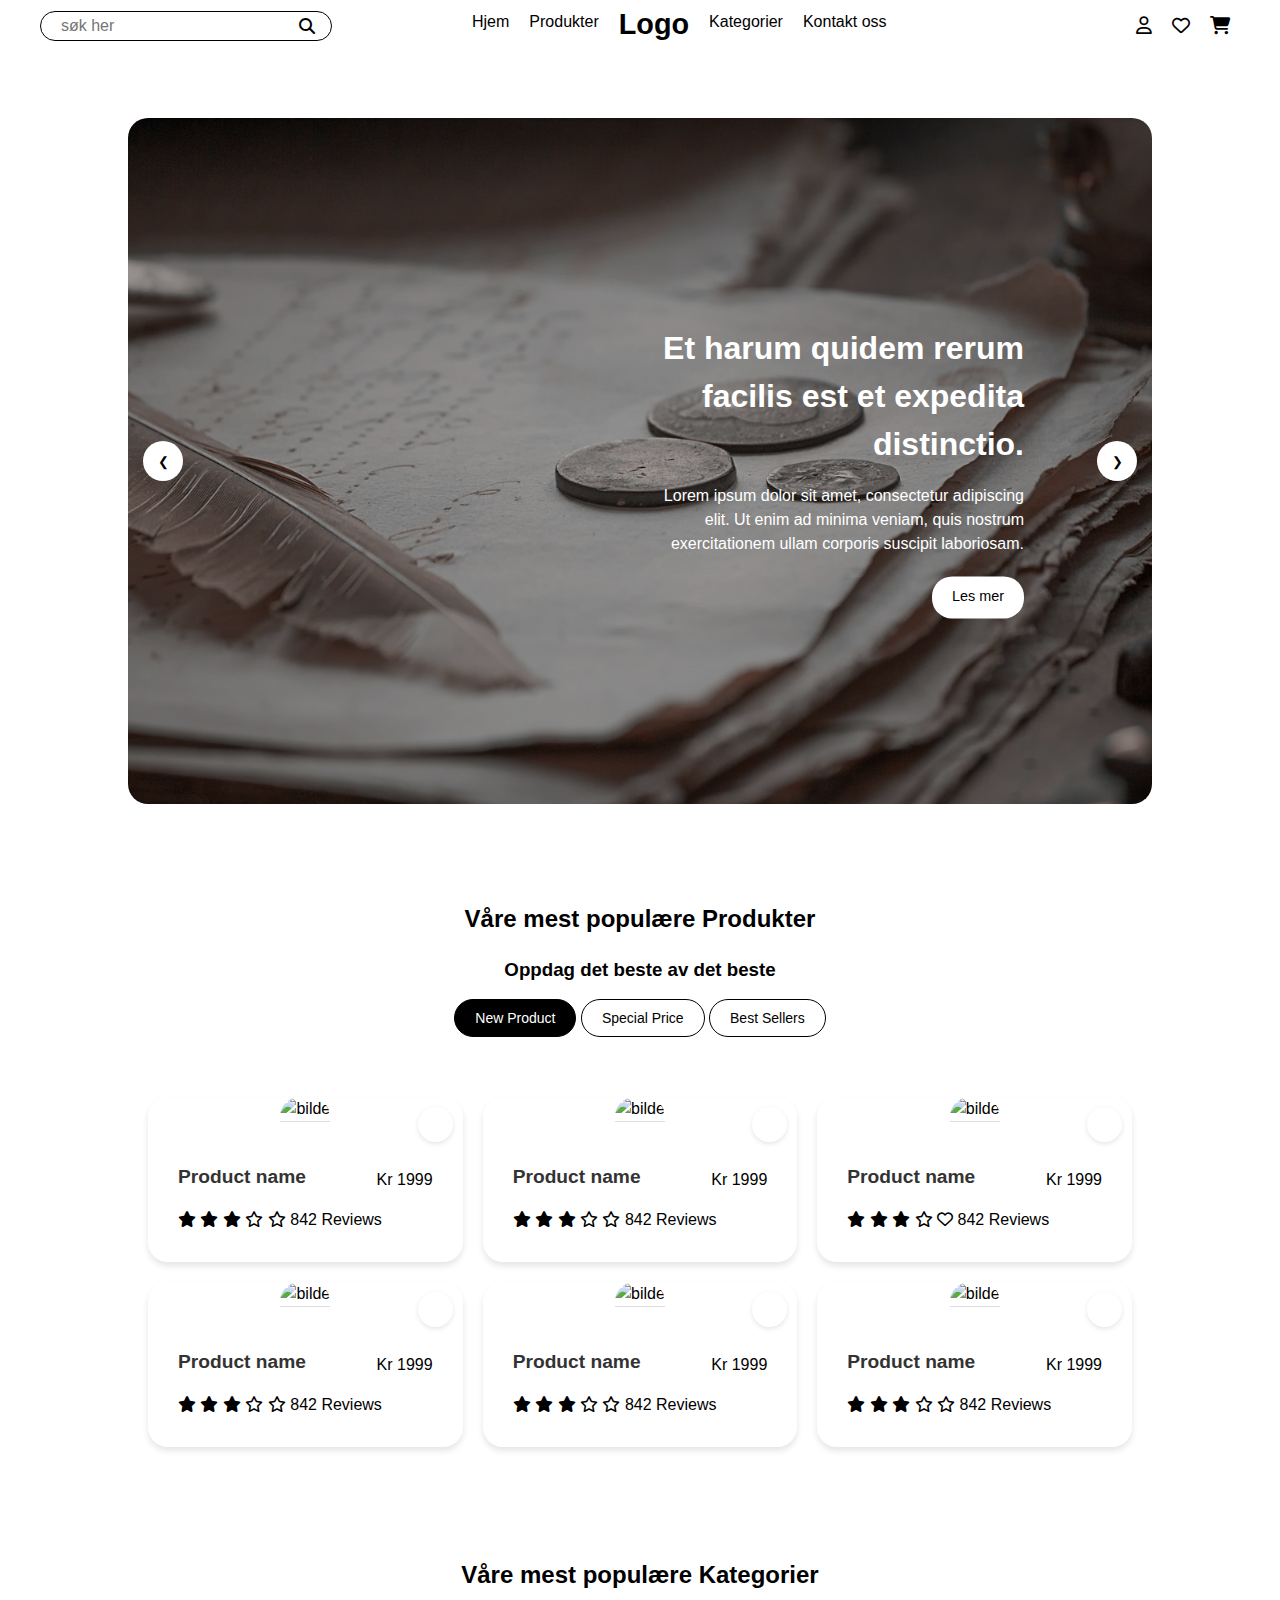
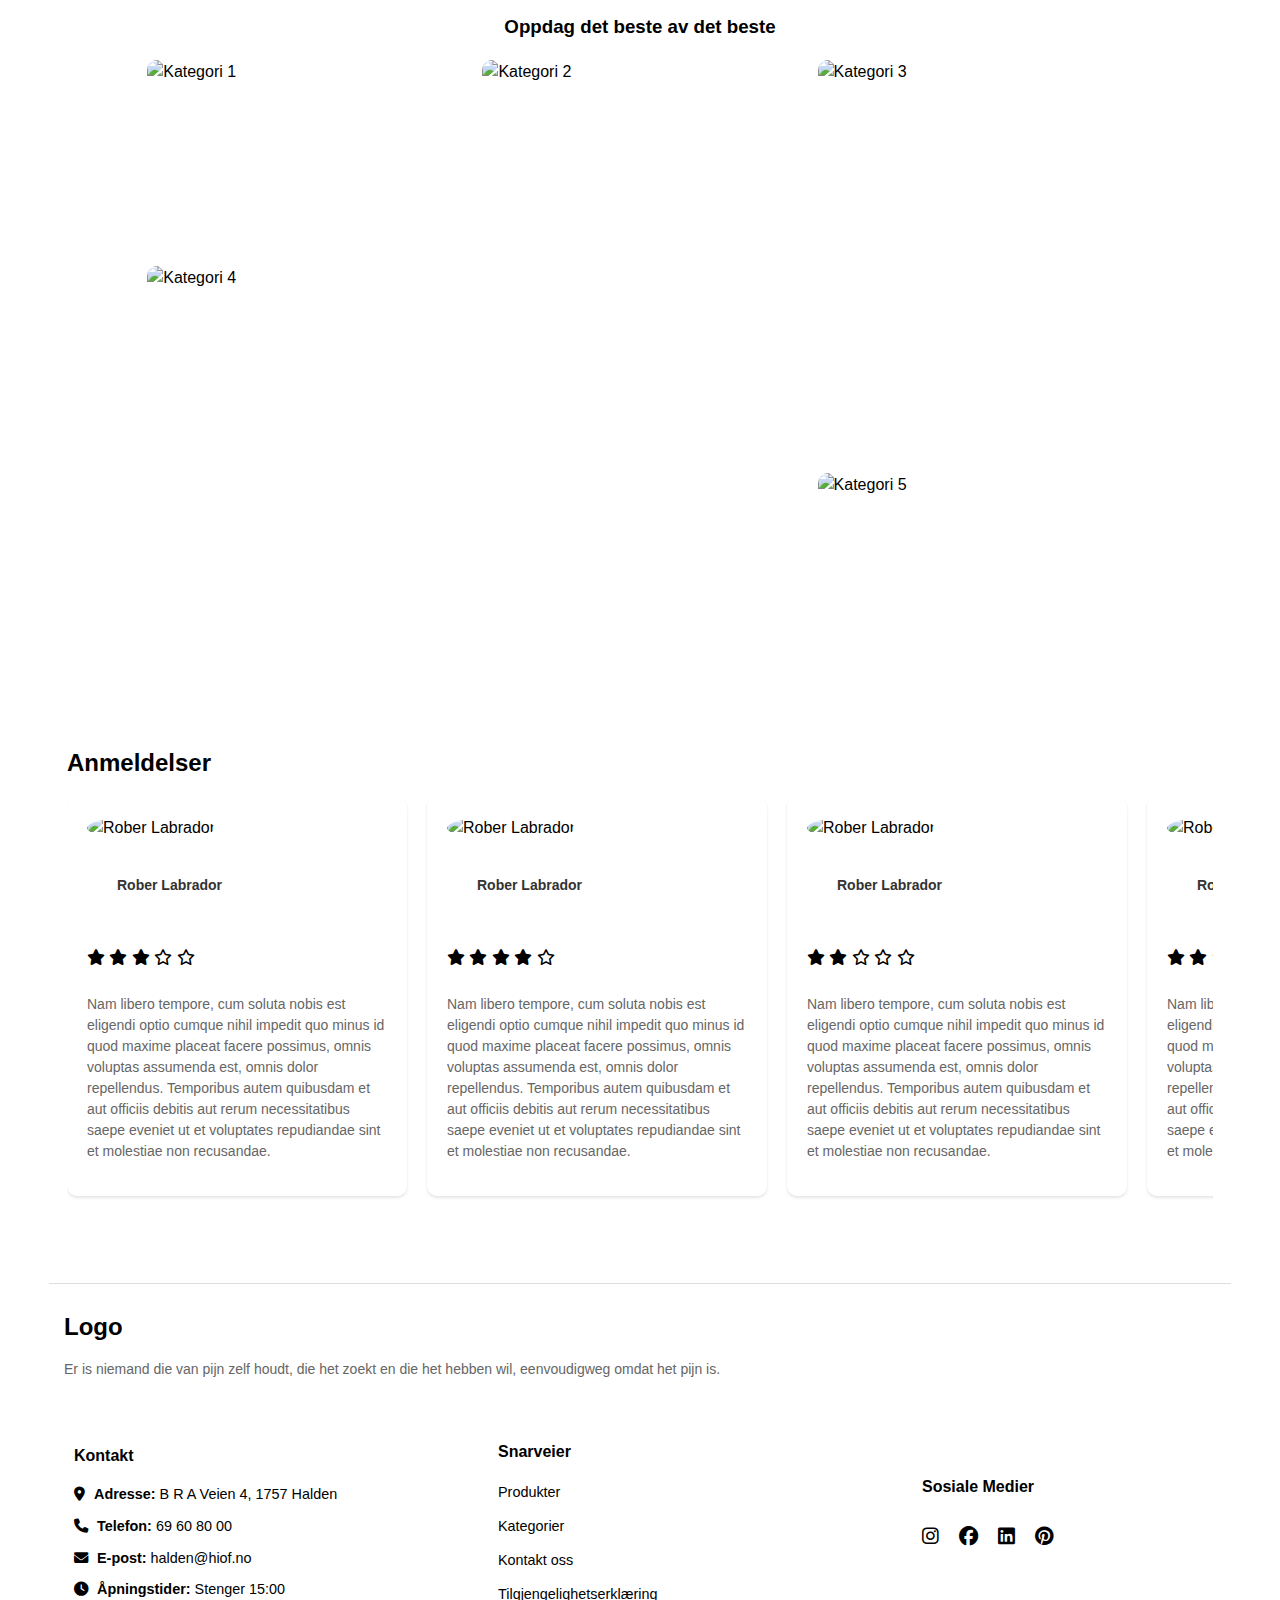
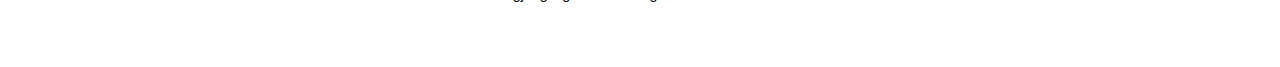
==== commit 857ce935: "Endringer" ====
--- a/index.html
+++ b/index.html
@@ -76,7 +76,7 @@
                         </section>
                     </section>
                 </section>
-                <!-- Navigation Buttons -->
+                <!-- Navigasjon knapper -->
                 <button class="prev" onclick="prevSlide()">&#10094;</button>
                 <button class="next" onclick="nextSlide()">&#10095;</button>
             </section>
@@ -119,51 +119,51 @@
                             </figcaption>
                         </figure>
                         <button class="favorite-btn" aria-label="Legg til i ønskelisten">
-                            <i class="fa fa-heart" aria-hidden="true"></i>
-                        </button>
-                    </td>
-                    <td class="product">
-                        <figure>
-                            <img src="https://picsum.photos/id/16/200/300" alt="bilde">
-                            <figcaption>
-                                <section style="display: flex; justify-content: space-between;  align-items: center;  gap: 10px;">
-                                    <a href="product.html">Product name</a>
-                                    <p>Kr 1999</p>
-                                </section>
-                                <p class="product-rating">
-                                    <i class="fas fa-star"></i>
-                                    <i class="fas fa-star"></i>
-                                    <i class="fas fa-star"></i>
-                                    <i class="fa-regular fa-star"></i>
-                                    <i class="fa-regular fa-star"></i>
-                                    842 Reviews
-                                </p>
-                            </figcaption>
-                        </figure>
-                        <button class="favorite-btn" aria-label="Legg til i ønskelisten">
-                            <i class="fa fa-heart" aria-hidden="true"></i>
-                        </button>
-                    </td>
-                    <td class="product">
-                        <figure>
-                            <img src="https://picsum.photos/id/16/200/300" alt="bilde">
-                            <figcaption>
-                                <section style="display: flex; justify-content: space-between;  align-items: center;  gap: 10px;">
-                                    <a href="product.html">Product name</a>
-                                    <p>Kr 1999</p>
-                                </section>
-                                <p class="product-rating">
-                                    <i class="fas fa-star"></i>
-                                    <i class="fas fa-star"></i>
-                                    <i class="fas fa-star"></i>
-                                    <i class="fa-regular fa-star"></i>
-                                    <i class="fa-regular fa-star"></i>
-                                    842 Reviews
-                                </p>
-                            </figcaption>
-                        </figure>
-                        <button class="favorite-btn" aria-label="Legg til i ønskelisten">
-                            <i class="fa fa-heart" aria-hidden="true"></i>
+                            <i class="fa-regular fa-heart" aria-hidden="true"></i>
+                        </button>
+                    </td>
+                    <td class="product">
+                        <figure>
+                            <img src="https://picsum.photos/id/16/200/300" alt="bilde">
+                            <figcaption>
+                                <section style="display: flex; justify-content: space-between;  align-items: center;  gap: 10px;">
+                                    <a href="product.html">Product name</a>
+                                    <p>Kr 1999</p>
+                                </section>
+                                <p class="product-rating">
+                                    <i class="fas fa-star"></i>
+                                    <i class="fas fa-star"></i>
+                                    <i class="fas fa-star"></i>
+                                    <i class="fa-regular fa-star"></i>
+                                    <i class="fa-regular fa-star"></i>
+                                    842 Reviews
+                                </p>
+                            </figcaption>
+                        </figure>
+                        <button class="favorite-btn" aria-label="Legg til i ønskelisten">
+                            <i class="fa-regular fa-heart" aria-hidden="true"></i>
+                        </button>
+                    </td>
+                    <td class="product">
+                        <figure>
+                            <img src="https://picsum.photos/id/16/200/300" alt="bilde">
+                            <figcaption>
+                                <section style="display: flex; justify-content: space-between;  align-items: center;  gap: 10px;">
+                                    <a href="product.html">Product name</a>
+                                    <p>Kr 1999</p>
+                                </section>
+                                <p class="product-rating">
+                                    <i class="fas fa-star"></i>
+                                    <i class="fas fa-star"></i>
+                                    <i class="fas fa-star"></i>
+                                    <i class="fa-regular fa-star"></i>
+                                    <i class="fa-regular fa-heart"></i>
+                                    842 Reviews
+                                </p>
+                            </figcaption>
+                        </figure>
+                        <button class="favorite-btn" aria-label="Legg til i ønskelisten">
+                            <i class="fa-regular fa-heart" aria-hidden="true"></i>
                         </button>
                     </td>
                 </tr>
@@ -187,51 +187,51 @@
                             </figcaption>
                         </figure>
                         <button class="favorite-btn" aria-label="Legg til i ønskelisten">
-                            <i class="fa fa-heart" aria-hidden="true"></i>
-                        </button>
-                    </td>
-                    <td class="product">
-                        <figure>
-                            <img src="https://picsum.photos/id/16/200/300" alt="bilde">
-                            <figcaption>
-                                <section style="display: flex; justify-content: space-between;  align-items: center;  gap: 10px;">
-                                    <a href="product.html">Product name</a>
-                                    <p>Kr 1999</p>
-                                </section>
-                                <p class="product-rating">
-                                    <i class="fas fa-star"></i>
-                                    <i class="fas fa-star"></i>
-                                    <i class="fas fa-star"></i>
-                                    <i class="fa-regular fa-star"></i>
-                                    <i class="fa-regular fa-star"></i>
-                                    842 Reviews
-                                </p>
-                            </figcaption>
-                        </figure>
-                        <button class="favorite-btn" aria-label="Legg til i ønskelisten">
-                            <i class="fa fa-heart" aria-hidden="true"></i>
-                        </button>
-                    </td>
-                    <td class="product">
-                        <figure>
-                            <img src="https://picsum.photos/id/16/200/300" alt="bilde">
-                            <figcaption>
-                                <section style="display: flex; justify-content: space-between;  align-items: center;  gap: 10px;">
-                                    <a href="product.html">Product name</a>
-                                    <p>Kr 1999</p>
-                                </section>
-                                <p class="product-rating">
-                                    <i class="fas fa-star"></i>
-                                    <i class="fas fa-star"></i>
-                                    <i class="fas fa-star"></i>
-                                    <i class="fa-regular fa-star"></i>
-                                    <i class="fa-regular fa-star"></i>
-                                    842 Reviews
-                                </p>
-                            </figcaption>
-                        </figure>
-                        <button class="favorite-btn" aria-label="Legg til i ønskelisten">
-                            <i class="fa fa-heart" aria-hidden="true"></i>
+                            <i class="fa-regular fa-heart" aria-hidden="true"></i>
+                        </button>
+                    </td>
+                    <td class="product">
+                        <figure>
+                            <img src="https://picsum.photos/id/16/200/300" alt="bilde">
+                            <figcaption>
+                                <section style="display: flex; justify-content: space-between;  align-items: center;  gap: 10px;">
+                                    <a href="product.html">Product name</a>
+                                    <p>Kr 1999</p>
+                                </section>
+                                <p class="product-rating">
+                                    <i class="fas fa-star"></i>
+                                    <i class="fas fa-star"></i>
+                                    <i class="fas fa-star"></i>
+                                    <i class="fa-regular fa-star"></i>
+                                    <i class="fa-regular fa-star"></i>
+                                    842 Reviews
+                                </p>
+                            </figcaption>
+                        </figure>
+                        <button class="favorite-btn" aria-label="Legg til i ønskelisten">
+                            <i class="fa-regular fa-heart" aria-hidden="true"></i>
+                        </button>
+                    </td>
+                    <td class="product">
+                        <figure>
+                            <img src="https://picsum.photos/id/16/200/300" alt="bilde">
+                            <figcaption>
+                                <section style="display: flex; justify-content: space-between;  align-items: center;  gap: 10px;">
+                                    <a href="product.html">Product name</a>
+                                    <p>Kr 1999</p>
+                                </section>
+                                <p class="product-rating">
+                                    <i class="fas fa-star"></i>
+                                    <i class="fas fa-star"></i>
+                                    <i class="fas fa-star"></i>
+                                    <i class="fa-regular fa-star"></i>
+                                    <i class="fa-regular fa-star"></i>
+                                    842 Reviews
+                                </p>
+                            </figcaption>
+                        </figure>
+                        <button class="favorite-btn" aria-label="Legg til i ønskelisten">
+                            <i class="fa-regular fa-heart" aria-hidden="true"></i>
                         </button>
                     </td>
                 </tr>
@@ -407,6 +407,7 @@
                 <li><a href="#De-mest-populære">Produkter</a></li>
                 <li><a href="#category-container">Kategorier</a></li>
                 <li><a href="#kontakt">Kontakt oss</a></li>
+                <li><a href="tilgjengelighetserklæringen/Tilgjengelighetserklæring.pdf" target="_blank">Tilgjengelighetserklæring</a></li>
             </ul>
         </section>
     
@@ -423,6 +424,6 @@
         </section>
         </div>
     </footer>
-    <script src="slider.js"></script>
+    
 </body>
 </html>
--- a/CSS/stylesheet.css
+++ b/CSS/stylesheet.css
@@ -18,24 +18,23 @@
 
 header {
     display: flex;
-    flex-direction: row; /* Arrange header elements horizontally */
-    align-items: center; /* Vertically align all items */
-    justify-content: space-between; /* Distribute sections evenly */
-    padding: 10px 40px; /* Increased horizontal padding for better alignment */
-    max-width: 1200px; /* Increase header width for alignment */
-    margin: 0 auto; /* Center the header horizontally */
-   
+    flex-direction: row; /* Arrangerer header-elementene horisontalt */
+    align-items: center; /* Justerer alle elementer vertikalt */
+    justify-content: space-between; 
+    padding: 10px 40px; 
+    max-width: 1200px; 
+    margin: 0 auto; 
 }
 
 /* Logo */
 #Logo {
-    font-size: 1.8rem; /* Slightly larger for better prominence */
+    font-size: 1.8rem; /* For bedre synlighet og fremtredelse er enkelte elementer gjort litt større.*/
     font-weight: bold; /* Bold font */
     margin: 0;
     color: #000000;
-    text-decoration: none; /* Prevent underline on hover */
-    line-height: 1; /* Align text vertically */
-    flex: 2; /* Allocate more space to the logo */
+    text-decoration: none; /* Forhindrer understreking ved hover-effekt. */
+    line-height: 1; /*  */
+    flex: 2; /*Tildel mer plass til logoen. */
     text-align: center; /* Center-align the logo text */
 }
 
@@ -43,16 +42,16 @@
 header nav {
     display: flex;
     align-items: center; /* Align nav items vertically */
-   /* gap: 10px; /* Space between navigation links */
-    flex: 3; /* Allocate space to navigation */
-    justify-content: center; /* Center the navigation links */
+   /* gap: 10px; /* Legger til mellomrom mellom navigasjonslenker*/
+    flex: 3; 
+    justify-content: center; /* Sentrerer navigasjonslenkene. */
     margin-left: 130px;
 }
 
 /* Main navigation menu */
 #hoved-navigasjon {
     display: flex;
-    flex-direction: row; /* Align nav items horizontally */
+    flex-direction: row; 
   
     padding: 0;
     margin: 0;
@@ -63,61 +62,61 @@
     
     text-decoration: none;
     color: #000000;
-    font-size: 16px; /* Increased font size for readability */
-    padding: 5px 10px; /* Reduced padding */
-    line-height: 1; /* Consistent line height */
+    font-size: 16px; 
+    padding: 5px 10px; 
+    line-height: 1; 
     transition: color 0.3s ease, text-decoration 0.3s ease;
 }
 
 header nav ul a:hover {
-    text-decoration: underline; /* Underline nav links on hover */
+    text-decoration: underline; 
 }
 
 /* Icons */
 .icons {
     display: flex;
-    flex-direction: row; /* Align icons horizontally */
+    flex-direction: row; 
    /* Ensure space between icons */
     list-style: none;
     padding: 0;
     margin: 0;
-    flex: 1; /* Allocate space for icons */
-    justify-content: flex-end; /* Align icons to the right */
+    flex: 1; 
+    justify-content: flex-end; 
 }
 
 .icons a {
     display: flex;
     justify-content: center;
     align-items: center;
-    font-size: 18px; /* Default icon size */
+    font-size: 18px; 
     color: #000000;
-    transition: transform 0.3s ease, color 0.3s ease; /* Smooth hover effect */
-    text-decoration: none; /* No underline for icons */
+    transition: transform 0.3s ease, color 0.3s ease; 
+    text-decoration: none; 
 }
 
 .icons a:hover {
-    transform: scale(1.2); /* Enlarge icons on hover */
+    transform: scale(1.2); 
 }
 
 /* Search bar */
 .search-bar {
-    max-width: 270px; /* Increased search bar width */
+    max-width: 270px; 
     width: 100%;
-    display: flex; /* Align input and button horizontally */
+    display: flex; 
     align-items: center;
     border: 1px solid black;
-    border-radius: 20px; /* Adjusted for sleek appearance */
-    padding: 0 10px; /* Adjust padding for spacing */
-    gap: 5px; /* Space between input and button */
-    flex: 2; /* Allocate space for the search bar */
+    border-radius: 20px; 
+    padding: 0 10px; 
+    gap: 5px; 
+    flex: 2; 
 }
 
 .search-bar input {
-    flex: 1; /* Input takes up available space */
+    flex: 1; 
     border: none;
     outline: none;
-    padding: 5px; /* Reduced padding */
-    font-size: 16px; /* Increased font size */
+    padding: 5px; 
+    font-size: 16px; 
 }
 
 .search-bar button {
@@ -129,7 +128,7 @@
 }
 
 .search-bar i {
-    font-size: 16px; /* Adjusted icon size */
+    font-size: 16px; 
     color: #000000;
 }
 
@@ -249,20 +248,20 @@
 /* Footer Container */
 footer {
     display: flex;
-    flex-direction: column; /* Stack logo above the other sections */
+    flex-direction: column; 
    
-    justify-content: center; /* Vertically center the content */
-    width: 90%; /* Set a smaller width */
-    max-width: 1200px; /* Maximum width of the footer */
+    justify-content: center; 
+    width: 90%; 
+    max-width: 1200px; 
     padding: 15px;
 
-    margin: 0 auto; /* Center the footer horizontally on the page */
+    margin: 0 auto; 
 }
 
 /* Logo Section */
 .footer-logo {
-    text-align: left; /* Center the text */
-    margin-bottom: 20px; /* Space below the logo section */
+    text-align: left; 
+    margin-bottom: 20px; 
 }
 
 .footer-logo h2 {
@@ -279,21 +278,21 @@
 /* Footer Row: All three sections in one row */
 .footer-row {
     display: flex;
-    justify-content: space-between; /* Distribute the space evenly between sections */
-    gap: 120px; /* Optional space between sections */
-    flex-wrap: wrap; /* Allow wrapping on smaller screens */
-    width: 100%; /* Full width for the footer row */
-    max-width: 2000px; /* Max width to prevent stretching */
+    justify-content: space-between; 
+    gap: 120px; 
+    flex-wrap: wrap; 
+    width: 100%; 
+    max-width: 2000px; 
     align-items: center;
 }
 
 /* Footer Section */
 .footer-contact, .footer-links, .footer-social {
-    flex: 1; /* Allow sections to take equal space */
+    flex: 1; 
     padding: 10px;
-    background-color: #fff; /* Optional background for sections */
-    border-radius: 5px; /* Optional rounded corners for sections */
-    min-width: 250px; /* Ensure sections don't become too small */
+    background-color: #fff; 
+    border-radius: 5px; 
+    min-width: 250px; 
 }
 
 
@@ -332,7 +331,7 @@
 }
 
 .footer-social a:hover {
-    color: #1b6cb9; /* Change color on hover */
+    color: #7c7c7c; 
 }
 
 /* Footer Contact Section */
@@ -351,18 +350,16 @@
 
 
 /* Banner Section */
-/* Banner Section */
 #banner {
     display: flex;
     justify-content: center;
     align-items: center;
-    position: relative; /* Important: position the buttons relative to the #banner */
+    position: relative; 
     width: 80vw;
     height: 80vh;
     margin: 50px auto;
     border-radius: 20px;
     overflow: hidden;
-    box-shadow: 0 4px 10px rgba(0, 0, 0, 0.3);
     background-color: white;
     overflow-x: scroll;
     overflow-y: hidden;
@@ -375,14 +372,14 @@
     height: 100%;
     display: flex;
     align-items: center;
-     /* Allow horizontal scroll for the slides */
+    
 }
 
 /* Slides */
 .slides {
     display: flex;
     transition: transform 0.5s ease-in-out;
-    width: 300%; /* Total width for 3 slides */
+    width: 300%; 
     height: 100%;
     border-radius: 20px;
     background-color: white;
@@ -395,7 +392,7 @@
     justify-content: center;
     align-items: center;
     position: relative;
-    width: 100%; /* Each slide takes up 100% width of the slider */
+    width: 100%; 
     height: 100%;
     border-radius: 20px;
     background-color: white;
@@ -470,12 +467,12 @@
     background: #555;
 }
 
-/* Navigation Buttons */
+/* Navigasjon knapper */
 button.prev, button.next {
-    position: absolute; /* Position relative to #banner */
+    position: absolute; 
     top: 50%;
     transform: translateY(-50%);
-    z-index: 3; /* Ensure buttons are above other content */
+    z-index: 3; 
     background: white;
     color: black;
     border: none;
@@ -491,14 +488,14 @@
 }
 
 button.prev {
-    left: 15px; /* Fixed position from the left edge of #banner */
+    left: 15px; 
 }
 
 button.next {
-    right: 15px; /* Fixed position from the right edge of #banner */
-}
-
-/* Shadow Effect on Images */
+    right: 15px; 
+}
+
+
 .slides img {
     filter: brightness(70%);
 }
@@ -510,7 +507,7 @@
     left: 0;
     width: 100%;
     height: 100%;
-    background: rgba(0, 0, 0, 0); /* Dim background */
+    background: rgba(0, 0, 0, 0); 
     z-index: 1;
 }
 
@@ -564,7 +561,7 @@
 
 /* Hover-effekt */
 #De-mest-populære .filter-btn:hover {
-    background-color: #000; /* Svart bakgrunn */
+    background-color: #666666; /* Svart bakgrunn */
     color: #fff; /* Hvit tekst */
 }
 
@@ -670,8 +667,8 @@
     font-weight: bold;
     color: #333;
     text-decoration: none;
-    display: inline-block;  /* Ensure product name is inline with the "Product Name" heading */
-    margin-right: 10px; /* Space between name and heading */
+    display: inline-block;  
+    margin-right: 10px; 
 }
 
 
@@ -697,7 +694,7 @@
     flex-direction: column; /* Plasser kategorikortene under hverandre */
     gap: 20px; /* Luft mellom kortene */
     padding: 0;
-    list-style: none; /* Fjern punktmerking */
+    list-style: none; 
 }
 
 
@@ -711,13 +708,13 @@
 
 .grid-container {
     display: grid;
-    grid-template-rows: repeat(3, 1fr); /* 3 equal rows */
-    grid-template-columns: repeat(3, 1fr); /* 3 equal columns */
-    gap: 20px; /* Space between grid items */
+    grid-template-rows: repeat(3, 1fr); 
+    grid-template-columns: repeat(3, 1fr); 
+    gap: 20px; 
     width: 100%;
     max-width: 1000px;
     margin: 0 auto;
-    height: 600px; /* Define a fixed height for the grid container */
+    height: 600px; 
 }
 
 .grid-item {
@@ -737,26 +734,26 @@
 .grid-item.category {
     position: relative;
     width: 100%;
-    height: 100%; /* Ensure the category spans the full height of its grid cell */
-    display: flex;
-    flex-direction: column; /* Ensures figure spans the full height */
+    height: 100%; 
+    display: flex;
+    flex-direction: column; 
 }
 
 .grid-item.category figure {
     position: relative;
     width: 100%;
-    height: 100%; /* Inherit the height of the parent .grid-item */
-    margin: 0; /* Remove default margin from figure */
+    height: 100%; 
+    margin: 0; 
     display: flex;
     justify-content: center;
     align-items: center;
-    overflow: hidden; /* Ensure no overflow */
+    overflow: hidden; 
 }
 
 .grid-item.category img {
     width: 100%;
     height: 100%;
-    object-fit: fill; /* Ensures the image fills the space without distortion */
+    object-fit: fill; 
     transition: opacity 0.3s ease-in-out;
 }
 
@@ -769,7 +766,7 @@
     top: 50%;
     left: 50%;
     transform: translate(-50%, -50%);
-    background-color: rgba(0, 0, 0, 0); /* Semi-transparent background for readability */
+    background-color: rgba(0, 0, 0, 0); 
     color: white;
     padding: 10px 15px;
     border-radius: 5px;
@@ -781,7 +778,7 @@
 }
 
 
-/* Assign categories to specific grid cells */
+
 .category-1 {
     grid-row: 1 / 2;
     grid-column: 1 / 2;
@@ -866,39 +863,40 @@
 @media screen and (max-width: 768px) {
     .grid-container {
         display: flex;
-        flex-direction: column; /* Stack items vertically */
-        align-items: center; /* Center items horizontally */
-        gap: 20px; /* Space between items */
-        width: 100%; /* Full-width container */
+        flex-direction: column; 
+        align-items: center; 
+        gap: 20px; 
+        width: 100%; 
         height: auto;
     }
 
     .grid-item {
-        width: 90%; /* Adjust width for responsiveness */
-        min-height: 200px; /* Enforce a taller height */
+        width: 90%; 
+        min-height: 200px; 
         display: flex;
         flex-direction: column;
     }
 
     .grid-item.category {
-        min-height: 200px !important; /* Force increased height */
+        min-height: 200px !important; 
     }
 
     .grid-item.category img {
-        width: 100%; /* Ensure the image fills the width */
-        height: 40vh; /* Fill the full height */
-        object-fit: cover; /* Maintain aspect ratio */
+        width: 100%; 
+        height: 40vh; 
+        object-fit: cover; 
+        border-radius: 15px;
     }
 
     .grid-item.category figcaption {
         position: absolute;
-        bottom: 10px; /* Position at the bottom */
+        bottom: 10px; 
         left: 50%;
         transform: translateX(-50%);
-        font-size: 18px; /* Larger font size */
+        font-size: 18px; 
         padding: 10px;
-        background-color: rgba(0, 0, 0, 0); /* Semi-transparent background */
-        color: #fff; /* Ensure text is readable */
+        background-color: rgba(0, 0, 0, 0); 
+        color: #fff; 
         border-radius: 5px;
     }
 }
@@ -909,62 +907,62 @@
 /* Seksjon: Anmeldelser */
 #Anmeldelser {
     padding: 35px;
-    margin-bottom: 20px; /* Luft mellom denne seksjonen og neste */
+    margin-bottom: 20px; 
 }
 
 #Anmeldelser h2 {
-    text-align: left; /* Sentrer overskriften */
-    margin-bottom: 15px; /* Luft under overskriften */
+    text-align: left; 
+    margin-bottom: 15px; 
 }
 
 #review-slider-container {
     width: 100%;
     max-width: 100vw;
-    overflow: hidden; /* Hide content outside the container */
+    overflow: hidden; 
     position: relative;
     padding: 10px 0;
 }
 
-/* Reviews Slider */
+
 .reviews-slider {
-    list-style: none; /* Remove list styling */
-    display: flex; /* Inline-flex ensures horizontal alignment */
-    gap: 20px; /* Space between the review cards */
+    list-style: none; 
+    display: flex; 
+    gap: 20px; 
     padding: 0;
     margin: 0;
-    transform: translateX(0); /* Initial position for scroll animation */
+    transform: translateX(0); 
     transition: transform 0.3s ease-in-out;
-    overflow-x: scroll;  /* Can be auto, hidden, or visible */
+    overflow-x: scroll;  
     overflow-y: hidden;
 }
 
-/* Individual Review */
+
 .review {
     display: flex;
-    flex-direction: column; /* Stack elements vertically */
-    align-items: flex-start; /* Align all content to the left */
-    width: 300px; /* Fixed width for each review */
-    height: auto; /* Allow flexible height to fit content */
-    text-align: left; /* Align text to the left */
+    flex-direction: column; 
+    align-items: flex-start; 
+    width: 300px; 
+    height: auto; 
+    text-align: left; 
     background-color: #fff;
-    border-radius: 10px; /* Rounded corners */
+    border-radius: 10px; 
     padding: 20px;
-    box-shadow: 0 2px 3px rgba(0, 0, 0, 0.1); /* Slight shadow for cards */
-    flex-shrink: 0; /* Prevent shrinking of cards */
-    margin-bottom: 20px; /* Add spacing between reviews */
+    box-shadow: 0 2px 3px rgba(0, 0, 0, 0.1); 
+    flex-shrink: 0; 
+    margin-bottom: 20px; 
 }
 
 
 /* Circular Image */
 .review figure {
-    margin: 0 0 10px; /* Space below the figure */
+    margin: 0 0 10px; 
 }
 
 .review figure img {
     width: 80px;
     height: 80px;
     object-fit: cover;
-    border-radius: 50%; /* Circular image */
+    border-radius: 50%; 
     margin: 0 ;
 }
 
@@ -978,8 +976,8 @@
 
 /* Rating */
 .rating {
-    text-align: left; /* Align stars to the left */
-    color: black; /* Black color for stars */
+    text-align: left; 
+    color: black; 
     font-size: 16px;
     margin: 10px 0;
 }
@@ -988,13 +986,13 @@
 .review-text {
     font-size: 14px;
     color: #666;
-    text-align: left; /* Align text to the left */
+    text-align: left; 
 }
 
 
 /* Circular Image */
 .review figure {
-    margin: 0 0 10px; /* Space below the figure */
+    margin: 0 0 10px; 
 }
 
 
@@ -1004,62 +1002,61 @@
 /* Brødsmulesti */
 .breadcrumb {
     display: flex;
-    flex-direction: row; /* Default layout for larger screens */
-    align-items: center; /* Vertically center items */
-    gap: 5px; /* Space between breadcrumb items */
-    padding: 10px 0; /* Space above and below breadcrumbs */
-    list-style: none; /* Remove default list styling */
-    flex-wrap: wrap; /* Allow wrapping for smaller screens */
+    flex-direction: row; 
+    align-items: center; 
+    gap: 5px; 
+    padding: 10px 0; 
+    list-style: none; 
+    flex-wrap: wrap; 
 }
 
 .breadcrumb li {
-    font-size: 14px; /* Readable font size */
+    font-size: 14px; 
     color: #333;
-    white-space: nowrap; /* Prevent text wrapping within individual items */
+    white-space: nowrap; 
 }
 
 .breadcrumb li a {
-    text-decoration: none; /* Remove underline from links */
-    color: #333; /* Dark text */
+    text-decoration: none; 
+    color: #333; 
 }
 
 .breadcrumb li:last-child {
-    font-weight: bold; /* Highlight the last item */
-    cursor: default; /* Change cursor for non-clickable item */
+    font-weight: bold; 
+    cursor: default; 
 }
 
 .breadcrumb li::after {
     content: ">";
-    margin-left: 5px; /* Space to the left of separator */
-    margin-right: 5px; /* Space to the right of separator */
-    color: #999; /* Light gray color for the separator */
+    margin-left: 5px; 
+    margin-right: 5px; 
+    color: #999; 
 }
 
 .breadcrumb li:last-child::after {
-    content: ""; /* Remove separator for the last item */
+    content: ""; 
 }
 
 /* Responsive Styles */
 @media (max-width: 768px) {
     .breadcrumb {
-        flex-direction: column; /* Stack breadcrumbs vertically */
-        align-items: flex-start; /* Align items to the left */
-        gap: 10px; /* Add more spacing between items */
+        align-items: flex-start; 
+        gap: 10px; 
     }
 
     .breadcrumb li {
-        font-size: 12px; /* Slightly smaller font for smaller screens */
+        font-size: 12px; 
     }
 }
 
 @media (max-width: 480px) {
     .breadcrumb li {
-        font-size: 11px; /* Further reduce font size for very small screens */
+        font-size: 11px; 
     }
 
     .breadcrumb li::after {
         margin-left: 3px;
-        margin-right: 3px; /* Reduce spacing around separator */
+        margin-right: 3px; 
     }
 }
 
@@ -1098,7 +1095,7 @@
 }
 
 .main-image img {
-    max-width: 400px; /* Begrens bredde for hovedbildet */
+    max-width: 390px; /* Begrens bredde for hovedbildet */
     height: auto; /* Bevarer proporsjoner */
     display: block;
     margin: 0 auto;
@@ -1140,8 +1137,8 @@
 
 /* Produktnavn */
 #product-name {
-    font-size: 1.8rem; /* Større font for produktnavnet */
-    font-weight: bold; /* Gjør navnet fet */
+    font-size: 1.8rem; 
+    font-weight: bold; 
 }
 
 /* Merkenavn */
@@ -1190,7 +1187,7 @@
     font-size: 1rem;
     font-weight: bold;
     border: none;
-    border-radius: 5px; /* Myke kanter */
+    border-radius: 5px; 
     cursor: pointer;
     text-decoration: none;
     align-items: center;
@@ -1207,26 +1204,26 @@
     padding: 5px; /* Luft rundt ikonet */
     font-size: 1.2rem; /* Størrelse på hjertet */
     cursor: pointer; /* Pekehånd ved hover */
-    height: 9vh;
+    height: 5vh;
     width: 4vw;
    color:white;
 }
 
 .heart-icon {
-    font-size: 1.2rem; /* Size of the heart */
-    color: white; /* White fill for the heart */
+    font-size: 1.2rem; 
+    color: white; 
     text-shadow: 
         1px 1px 0 black, 
         -1px 1px 0 black, 
         1px -1px 0 black, 
-        -1px -1px 0 black; /* Black border effect */
-}
-
-
-/* Detaljer */
+        -1px -1px 0 black; 
+}
+
+
+
 .product-info details {
-    padding: 10px 0; /* Luft rundt detaljene */
-    border-top: 1px solid #ddd; /* Separator mellom detaljene */
+    padding: 10px 0; 
+    border-top: 1px solid #ddd; 
 }
 
 .product-info details summary {
@@ -1235,11 +1232,11 @@
 }
 
 .product-info details p {
-    font-size: 0.9rem; /* Litt mindre tekst */
+    font-size: 0.9rem; 
     margin-top: 10px;
 }
 
-/* Tabell i størrelsestabell */
+
 .product-info table {
     width: 100%;
     border-collapse: collapse;
@@ -1255,13 +1252,13 @@
 }
 
 .product-info table th {
-    background-color: #f1f1f1; /* Lys grå bakgrunn for overskriften */
+    background-color: #f1f1f1; 
     font-weight: bold;
 }
 
 /* Stjerneanmeldelser */
 .product-info .star-rating i {
-    color: #000000; /* Gullfarge for stjerner */
+    color: #000000; 
 }
 
 .product-info .review strong {
@@ -1278,7 +1275,7 @@
 /* Produktkort uten kantlinje */
 .product1, .product2, .product3, .product4, .product5, .product6 {
     display: flex;
-    flex-direction: column; /* Plasser innholdet under hverandre */
+    flex-direction: column; 
     align-items: center;
     padding: 10px;
     margin-bottom: 20px; /* Luft mellom hvert produktkort */
@@ -1315,8 +1312,8 @@
         width: 80vw;
     }
     .product-info {
-        flex-direction: column; /* Stable elementene vertikalt på små skjermer */
-        align-items: center; /* Sentrer innholdet */
+        flex-direction: column; 
+        /*align-items: center; /* Sentrer innholdet, slå det av siden det ikke så fint ut */
         width: 77vw;
         border: none;
     }
@@ -1374,54 +1371,54 @@
 
 /* Product List */
 .product-list {
-    list-style: none; /* Remove list styling */
-    display: flex; /* Inline-flex ensures horizontal alignment */
-    gap: 20px; /* Space between the cards */
+    list-style: none; 
+    display: flex; 
+    gap: 20px; 
     padding: 0;
     margin: 0;
-    overflow-x: auto; /* Enable horizontal scrolling */
-    overflow-y: hidden; /* Prevent vertical scrolling */
-    white-space: nowrap; /* Prevent items from wrapping */
-    scroll-snap-type: x mandatory; /* Smooth snapping for scrollable items */
+    overflow-x: auto; 
+    overflow-y: hidden; 
+    white-space: nowrap; 
+    scroll-snap-type: x mandatory; 
 }
 
 .product-list::-webkit-scrollbar {
-    height: 8px; /* Custom scrollbar height */
+    height: 8px; 
 }
 
 .product-list::-webkit-scrollbar-thumb {
-    background-color: #bbb; /* Scrollbar thumb color */
+    background-color: #bbb; 
     border-radius: 4px;
 }
 
 .product-list::-webkit-scrollbar-track {
-    background-color: #f5f5f5; /* Scrollbar track color */
+    background-color: #f5f5f5; 
 }
 
 .product {
     background-color: #fff;
-    border-radius: 20px; /* Keep rounded corners */
+    border-radius: 20px; 
     overflow: hidden;
     text-align: center;
     padding: 0;
     position: relative;
-    flex: 0 0 auto; /* Prevent cards from shrinking or growing */
-    width: 300px; /* Ensure consistent card width */
-    height: auto; /* Allow flexible height */
-    scroll-snap-align: start; /* Align cards during scrolling */
-    box-shadow: 0 2px 5px rgba(0, 0, 0, 0.1); /* Subtle shadow for better visibility */
-}
-
-/* Maintain responsive image dimensions */
+    flex: 0 0 auto; 
+    width: 300px; 
+    height: auto; 
+    scroll-snap-align: start; 
+    box-shadow: 0 2px 5px rgba(0, 0, 0, 0.1); 
+}
+
+
 .product  img {
     width: 100%;
-    height: 200px; /* Fixed height for consistent image sizing */
+    height: 200px; 
     object-fit: cover;
     border-bottom: 1px solid #ddd;
-    border-radius: 20px 20px 0 0; /* Rounded top corners */
-}
-
-/* Position favorite button correctly */
+    border-radius: 20px 20px 0 0; 
+}
+
+
 .favorite-btn {
     position: absolute;
     top: 10px;
@@ -1445,7 +1442,7 @@
     color: #fff;
 }
 
-/* Product details remain consistent */
+
 figcaption {
     padding: 15px 10px;
     text-align: left;
@@ -1609,7 +1606,7 @@
     font-size: 24px;
     font-weight: bold;
     margin-bottom: 20px;
-    text-align: left; /* Matches with SHOPPINGBAGEN header */
+    text-align: left; 
 }
 
 /* Fieldset styling */
@@ -1700,10 +1697,10 @@
 #Levering form, 
 #betaling form {
     display: flex;
-    flex-direction: column; /* Stack all elements */
- /* Spacing between fields */
-    width: 100%; /* Full width of container */
-    font-family: Arial, sans-serif; /* Use clean, readable font */
+    flex-direction: column; 
+ 
+    width: 100%; 
+    font-family: Arial, sans-serif; 
     margin: 30px auto;
 }
 
@@ -1714,11 +1711,11 @@
     font-weight: bold;
     margin-bottom: 20px;
     text-align: left;
-    margin: 0; /* Align with other headers */
+    margin: 0; 
     padding: 0;
 }
 
-/* Ensure consistent spacing for both sections */
+
 #DINE_OPPLYSNINGER, 
 #Levering {
     margin: 0;
@@ -1727,72 +1724,72 @@
 
 /* Leveringsvalg */
 #Levering article {
-    border: none; /* Removed border */
-    border-radius: 5px; /* Smooth corners */
-    padding: 15px; /* Inner spacing */
-    margin-bottom: 15px; /* Spacing between articles */
-    background-color: #fff; /* Clean white background */
-    box-shadow: 0 2px 5px rgba(0, 0, 0, 0.1); /* Subtle shadow for separation */
+    border: none; 
+    border-radius: 5px; 
+    padding: 15px; 
+    margin-bottom: 15px; 
+    background-color: #fff; 
+    box-shadow: 0 2px 5px rgba(0, 0, 0, 0.1); 
 }
 
 /* Leveringsvalg content layout */
 .leveringsvalg-container {
     display: flex;
-    align-items: flex-start; /* Align radio buttons and labels */
-    gap: 10px; /* Space between radio and label */
+    align-items: flex-start; 
+    gap: 10px; 
 }
 
 /* Radio button styling */
 .leveringsvalg-container input[type="radio"] {
-    margin: 0; /* Remove default margins */
-    width: 18px; /* Match size in screenshot */
-    height: 18px; /* Same height as width */
+    margin: 0; 
+    width: 18px; 
+    height: 18px; 
 }
 
 /* Label for levering options */
 .leveringsvalg-container label {
-    font-size: 1rem; /* Consistent font size */
-    font-weight: bold; /* Bold text for options */
-    color: #000; /* Dark text for readability */
-    margin: 0; /* No margin */
+    font-size: 1rem; 
+    font-weight: bold; 
+    color: #000; 
+    margin: 0; 
 }
 
 /* Subtext for levering (gray) */
 .leveringsvalg-container span {
     font-size: 0.9rem;
-    color: #888; /* Gray for secondary details */
-    display: block; /* Stack below main text */
-}
-
-/* Price section (aligned with radio buttons) */
+    color: #888; 
+    display: block; 
+}
+
+
 .leveringsvalg-container .pris {
-    margin-left: auto; /* Push price to the far right */
-    font-size: 1rem; /* Same size as main text */
-    font-weight: bold; /* Bold for emphasis */
-    color: #000; /* Dark text for readability */
-    display: flex;
-    align-items: center; /* Align with radio button */
-    gap: 5px; /* Space between price and icon */
+    margin-left: auto; 
+    font-size: 1rem; 
+    font-weight: bold; 
+    color: #000; 
+    display: flex;
+    align-items: center; 
+    gap: 5px; 
 }
 
 /* Icon styling in price */
 .leveringsvalg-container .pris img {
-    width: 16px; /* Match icon size */
-    height: 16px; /* Square dimensions */
+    width: 16px; 
+    height: 16px; 
 }
 
 /* Description text for levering (paragraphs) */
 #Levering article p {
     font-size: 0.9rem;
-    line-height: 1.4; /* Better readability */
-    color: #444; /* Slightly dark gray for readability */
-    margin-top: 10px; /* Space above paragraph */
+    line-height: 1.4; 
+    color: #444; 
+    margin-top: 10px; 
 }
 
 /* Leverings header alignment */
 #Levering h3 {
-    margin-bottom: 15px; /* Match spacing in screenshot */
-    text-align: left; /* Align text to the left */
+    margin-bottom: 15px; 
+    text-align: left; 
 }
 
 /* General styles for Betaling Section */
@@ -1919,122 +1916,124 @@
 
 
 #cart_Main {
-    width: 50%; /* Set width to 50% */
-    margin: 0 auto; /* Center the section horizontally */
-    padding: 20px; /* Optional: adds space around the section */
-    box-sizing: border-box; /* Ensures padding doesn't affect the width */
+    width: 50%; 
+    margin: 0 auto; 
+    padding: 20px; 
+    box-sizing: border-box; 
 }
 
 header {
-    text-align: center; /* Center the content inside the header */
+    text-align: center; 
 }
 
 h2 {
-    margin-top: 10px; /* Optional: Adds space above the "Kasse" heading */
+    margin-top: 10px; 
 }
 
 
 #seksjon-kasse h2 {
-    text-align: center; /* Center the text horizontally */
-    margin-top: 20px; /* Optional: Adds space above the "Kasse" heading */
-}
-
-
-
-/* Responsive Styles */
+    text-align: center; 
+    margin-top: 20px; 
+}
+
+
+
+
 @media (max-width: 768px) {
-    /* Adjust layout for tablets and mobile */
+    
     header {
-        flex-direction: column; /* Stack elements vertically on small screens */
-        align-items: center; /* Center all elements */
+        flex-direction: column; 
+        align-items: center; 
         flex-wrap: wrap;
     }
 
     #Logo {
-        flex: 1; /* Allow logo to take available space */
-        text-align: center; /* Center-align the logo */
-        margin-bottom: 10px; /* Add space between logo and nav */
+        flex: 1; 
+        text-align: center; 
+        margin-bottom: 10px; 
     }
 
     header nav {
-        margin-left: 0; /* Remove left margin */
-        flex: 1; /* Make nav take available space */
-        justify-content: center; /* Center the nav links */
+        margin-left: 0; 
+        flex: 1; 
+        justify-content: center; 
     }
 
     #hoved-navigasjon {
-        flex-direction: column; /* Stack navigation items vertically on small screens */
-        align-items: center; /* Center nav items */
+        flex-direction: column; 
+        align-items: center; 
     }
 
     .icons {
-        flex: 1; /* Allow icons to take available space */
-        justify-content: center; /* Center icons on small screens */
-        width: 100%; /* Force the icons container to take full width */
-        display: block; /* Ensure it behaves as a block element */
-        margin-top: 10px; /* Add margin at the top */
+        flex: 1; 
+        justify-content: center; 
+        width: 100%; 
+        display: block; 
+        margin-top: 10px; 
     }
 
     .search-bar {
-        max-width: 50vw; /* Allow search bar to take more space */
-        margin-top: 10px; /* Space above search bar */
-        justify-content: center; /* Center the search bar */
+        max-width: 50vw; 
+        margin-top: 10px; 
+        justify-content: center; 
     }
 }
 
 @media (max-width: 768px) {
     header {
-        flex-direction: column; /* Stack header elements vertically */
-        align-items: center; /* Center all elements */
+        flex-direction: column; 
+        align-items: center; 
         flex-wrap: wrap;
     }
 
     header nav {
         display: flex;
-        flex-direction: column; /* Stack navigation and icons */
+        flex-direction: column; 
         align-items: center;
         width: 100%;
+        line-height: 2.5;
     }
 
     #hoved-navigasjon {
-        flex-direction: column; /* Stack navigation items */
-        align-items: center; /* Center nav items */
-        margin-bottom: 10px; /* Add spacing below nav items */
+        flex-direction: column; 
+        align-items: center; 
+        margin-bottom: 10px; 
+        gap: 10px;
     }
 
     .icons {
-        width: 100%; /* Full width for icons */
-        display: flex; /* Keep icons in a row */
-        justify-content: center; /* Center icons horizontally */
-        margin-top: 10px; /* Add spacing above icons */
+        width: 100%; 
+        display: flex; 
+        justify-content: center; 
+        margin-top: 10px; 
     }
 
     .search-bar {
-        max-width: 50vw; /* Allow search bar to take more space */
-        margin-top: 10px; /* Space above search bar */
+        max-width: 50vw; 
+        margin-top: 10px; 
         justify-content: center;
     }
 }
 
 
-@media (max-width: 480px) {
-    /* Adjust layout for smaller screens (mobiles) */
+@media (max-width: 768px) {
+     */
     header {
-        padding: 10px; /* Smaller padding for mobile */
+        padding: 10px; 
         gap: 10px;
     }
    
 
     .search-bar {
-        max-width: 60vw; /* Full width for search bar */
+        max-width: 60vw; 
     }
 
     .icons a {
-        font-size: 8px; /* Smaller icon size on small screens */
+        font-size: 15px; 
     }
 
     #Logo {
-        font-size: 1.5rem; /* Slightly smaller logo for mobile */
+        font-size: 1.5rem; 
     }
 }
 
@@ -2042,21 +2041,21 @@
 
     
     .slide .content, #otherslides .content {
-        left: 5%; /* Adjust the left position for better centering on smaller screens */
-        width: 50vw; /* Increase the width for better visibility on tablets */
+        left: 5%; 
+        width: 50vw; 
     }
 
     .slide .content h1, #otherslides .content h1 {
-        font-size: 1.6rem; /* Adjust font size for better readability */
+        font-size: 1.6rem; 
     }
 
     .slide .content p, #otherslides .content p {
-        font-size: 0.9rem; /* Smaller font size for better fit */
+        font-size: 0.9rem; 
     }
 
     .slide .content .button #otherslides .content p {
-        font-size: 0.8rem; /* Smaller button text for better alignment */
-        padding: 8px 16px; /* Adjust padding for smaller screen */
+        font-size: 0.8rem; 
+        padding: 8px 16px; 
     }
 }
 
@@ -2067,84 +2066,84 @@
         overflow: hidden;
     }
     .slide .content, #otherslides .content {
-        left: 0; /* Center content horizontally */
-        width: 63vw; /* Take up more width on small screens */
+        left: 0; 
+        width: 63vw; 
         text-align: right; 
-        /* Center align the text on very small screens */
+        
     }
 
     .slide .content h1, #otherslides .content h1 {
-        font-size: 1.4rem; /* Further reduce heading size on mobile */
+        font-size: 1.4rem; 
         margin-bottom: 8px;
     }
 
     .slide .content p, #otherslides .content p {
-        font-size: 0.8rem; /* Further reduce paragraph size on mobile */
+        font-size: 0.8rem; 
     }
 
     .slide .content .button , #otherslides .content .button {
-        font-size: 0.7rem; /* Further adjust button text size */
-        padding: 6px 12px; /* Adjust padding for mobile */
-    }
-}
-
-/* Center-align the section and products */
+        font-size: 0.7rem; 
+        padding: 6px 12px; 
+    }
+}
+
+
 #De-mest-populære {
     padding: 20px;
-    margin-bottom: 20px; /* Space between this section and the next */
-    text-align: center; /* Center-align the content */
+    margin-bottom: 20px; 
+    text-align: center; 
 }
 
 #De-mest-populære h2, 
 #De-mest-populære h3 {
     text-align: center;
-    margin-bottom: 15px; /* Space between headings */
-}
-
-/* Center the product table */
+    margin-bottom: 15px; 
+}
+
+
 .produkt-liste {
     display: flex;
-    justify-content: center; /* Center-align the product table */
-    flex-wrap: wrap; /* Allow wrapping on smaller screens */
-    gap: 20px; /* Space between product cards */
+    justify-content: center; 
+    flex-wrap: wrap; 
+    gap: 20px; 
     padding: 20px;
 }
 
-/* Style the product table */
+
 table {
-    width: auto; /* Auto size the table */
-    border-spacing: 20px; /* Space between rows */
-    table-layout: auto; /* Adjust to fit content */
-}
-
-/* Product Card Styling */
+    width: auto; 
+    border-spacing: 20px; 
+    table-layout: auto; 
+}
+
+
 .product {
-    width: 18%; /* Adjust width for smaller product cards */
+    width: 18%; 
     background-color: #fff;
     border-radius: 20px;
     overflow: hidden;
     text-align: center;
     padding: 0;
     position: relative;
-    margin: 10px; /* Space between product cards */
-    box-shadow: 0 4px 6px rgba(0, 0, 0, 0.1); /* Add a subtle shadow */
-}
-
-/* Image adjustments */
+    margin: 10px; 
+    box-shadow: 0 4px 6px rgba(0, 0, 0, 0.1); 
+}
+
+
 .product img {
     width: 100%;
-    height: 40vh; /* Adjust the height */
+    height: 40vh; 
     object-fit: cover;
     border-bottom: 1px solid #ddd;
     border-radius: 20px 20px 0 0;
 }
 
-/* Favorite button adjustments */
+
 .favorite-btn {
     position: absolute;
     top: 10px;
     right: 10px;
-    background-color: rgba(200, 200, 200, 0.8);
+    background-color: rgba(255, 255, 255, 0.31);
     border: none;
     color: white;
     cursor: pointer;
@@ -2159,13 +2158,13 @@
 }
 
 .favorite-btn:hover {
-    background-color: #e74c3c;
+    background-color: #ea3e2cbd;
     color: #fff;
 }
 
-/* Product caption adjustments */
+
 figcaption {
-    padding: 10px;
+    padding: 30px;
     text-align: left;
 }
 
@@ -2178,7 +2177,7 @@
     display: block;
 }
 
-/* Product name and reviews */
+
 .product-name {
     font-size: 1em;
     font-weight: bold;
@@ -2209,7 +2208,7 @@
 }
 
 .toggle-sign {
-    margin-right: 10px; /* Adjust space between the + and text */
+    margin-right: 10px; 
     font-size: 20px;
 }
 
@@ -2223,49 +2222,49 @@
 }
 
 .product {
-    width: 25%; /* Adjust product width */
+    width: 25%; 
     background-color: #fff;
     border-radius: 20px;
     overflow: hidden;
     text-align: center;
     padding: 0;
     position: relative;
-    margin: 10px; /* Add some spacing between products */
+    margin: 10px; 
 }
 
 .product img {
-    width: 100%; /* Keep width 100% to maintain responsiveness */
-    height: 40vh; /* Reduce height for all devices */
-    object-fit: fill; /* Ensure the image fits well */
+    width: 100%; 
+    height: 40vh; 
+    object-fit: fill; 
     border-bottom: 1px solid #ddd;
     border-radius: 20px 20px 0 0;
     
 }
 
-/* Adjustments for responsiveness */
+
 @media (max-width: 768px) {
     .product {
-        width: 45%; /* Two products per row on tablets */
+        width: 45%; 
     }
 
     .product img {
-        height: 25vh; /* Reduce height further for tablets */
+        height: 25vh; 
     }
 }
 
 @media (max-width: 480px) {
     .product {
         width: 20vw;
-        height: 40vh; /* Single product per row on mobile */
+        height: 40vh; 
     }
 
     .product img {
-        height: 20vh; /* Further reduce height for mobile */
+        height: 20vh; 
     }
 }
 
 @media (max-width: 768px) {
-    /* Stack filter buttons vertically on smaller screens */
+    
     .product-filters {
         flex-direction: column;
         align-items: center;
@@ -2278,15 +2277,15 @@
         overflow-y: hidden;
         overflow-x: scroll;
     }
-    /* Product images adjustment */
+    
     .product img {
         width: 60vw;
-        height: 50vh; /* Adjust image height for smaller screens */
+        height: 50vh; 
     }
     .product-list .product figure img {
         width: 250px;
         height: 150px; 
-        object-fit: fill;/* Adjust image height for smaller screens */
+        object-fit: fill;
     }
     .product-list  .product {
         display: inline-block;
@@ -2295,7 +2294,7 @@
       
         height: 300px;
     }
-    /* Display products in a single column on smaller screens */
+    
     table {
         display: block;
         overflow-x: auto;
@@ -2314,7 +2313,7 @@
     }
 
     .favorite-btn {
-        font-size: 1.2em; /* Adjust the favorite button size */
+        font-size: 1.2em; 
         width: 35px;
         height: 35px;
     }
@@ -2322,11 +2321,11 @@
 
 @media (max-width: 480px) {
     .product-name {
-        font-size: 1em; /* Adjust font size for mobile */
+        font-size: 1em; 
     }
 
     .product-reviews {
-        font-size: 0.9em; /* Adjust font size for mobile */
+        font-size: 0.9em; 
     }
 
     .favorite-btn {
@@ -2336,7 +2335,7 @@
     }
 
     .product img {
-        height: 50vh; /* Adjust image height further for mobile */
+        height: 50vh; 
     }
 
     .product-filters {
@@ -2351,9 +2350,9 @@
 
 
 #productbody{
-    width: 90%; /* Set width to 50% */
-    margin: 0 auto; /* Center the section horizontally */
-    padding: 20px; /* Optional: adds space around the section */
+    width: 90%; 
+    margin: 0 auto; 
+    padding: 20px; 
     box-sizing: border-box;
     overflow: hidden;
 }
@@ -2361,20 +2360,20 @@
 
 
 .product-list .product {
-    width: 20%; /* Adjust product width */
+    width: 20%; 
     background-color: #fff;
     border-radius: 20px;
     overflow: hidden;
     text-align: center;
     padding: 0;
     position: relative;
-    margin: 10px; /* Add some spacing between products */
+    margin: 10px; 
 }
 
 .product-list .product img {
-    width: 100%; /* Keep width 100% to maintain responsiveness */
-    height: 30vh; /* Reduce height for all devices */
-    object-fit: fill; /* Ensure the image fits well */
+    width: 100%; 
+    height: 30vh; 
+    object-fit: fill; 
     border-bottom: 1px solid #ddd;
     border-radius: 20px 20px 0 0;
     
@@ -2382,31 +2381,33 @@
 
 @media (max-width: 768px) {
     #banner {
-        height: 60vh; /* Adjust banner height for smaller screens */
-        overflow: hidden; /* Ensure no scrolling */
+        height: 60vh; 
+        overflow: hidden; 
     }
 
     .slider {
-        overflow: hidden; /* Prevent horizontal scrolling */
+        overflow: hidden; 
     }
 
     .slide img {
-        width: 100%; /* Responsive image width */
+        width: 100%; 
         height: 100%;
         object-fit: cover;
     }
 
     .slide .content {
-        width: 90%; /* Adjust content width for smaller screens */
-        text-align: center; /* Center align text */
+        width: 90%; 
+        text-align: right; 
+        left:auto
+        
     }
 
     .slide .content h1 {
-        font-size: 1.2rem; /* Adjust heading size */
+        font-size: 1.2rem; 
     }
 
     .slide .content p {
-        font-size: 0.9rem; /* Adjust paragraph size */
+        font-size: 0.9rem; 
     }
 
     .slide .content .button {
@@ -2415,7 +2416,7 @@
     }
 
     button.prev, button.next {
-        display: none; /* Hide navigation buttons on smaller screens */
+        display: none;  
     }
     #otherslide1,#otherslide2{
         display: none;
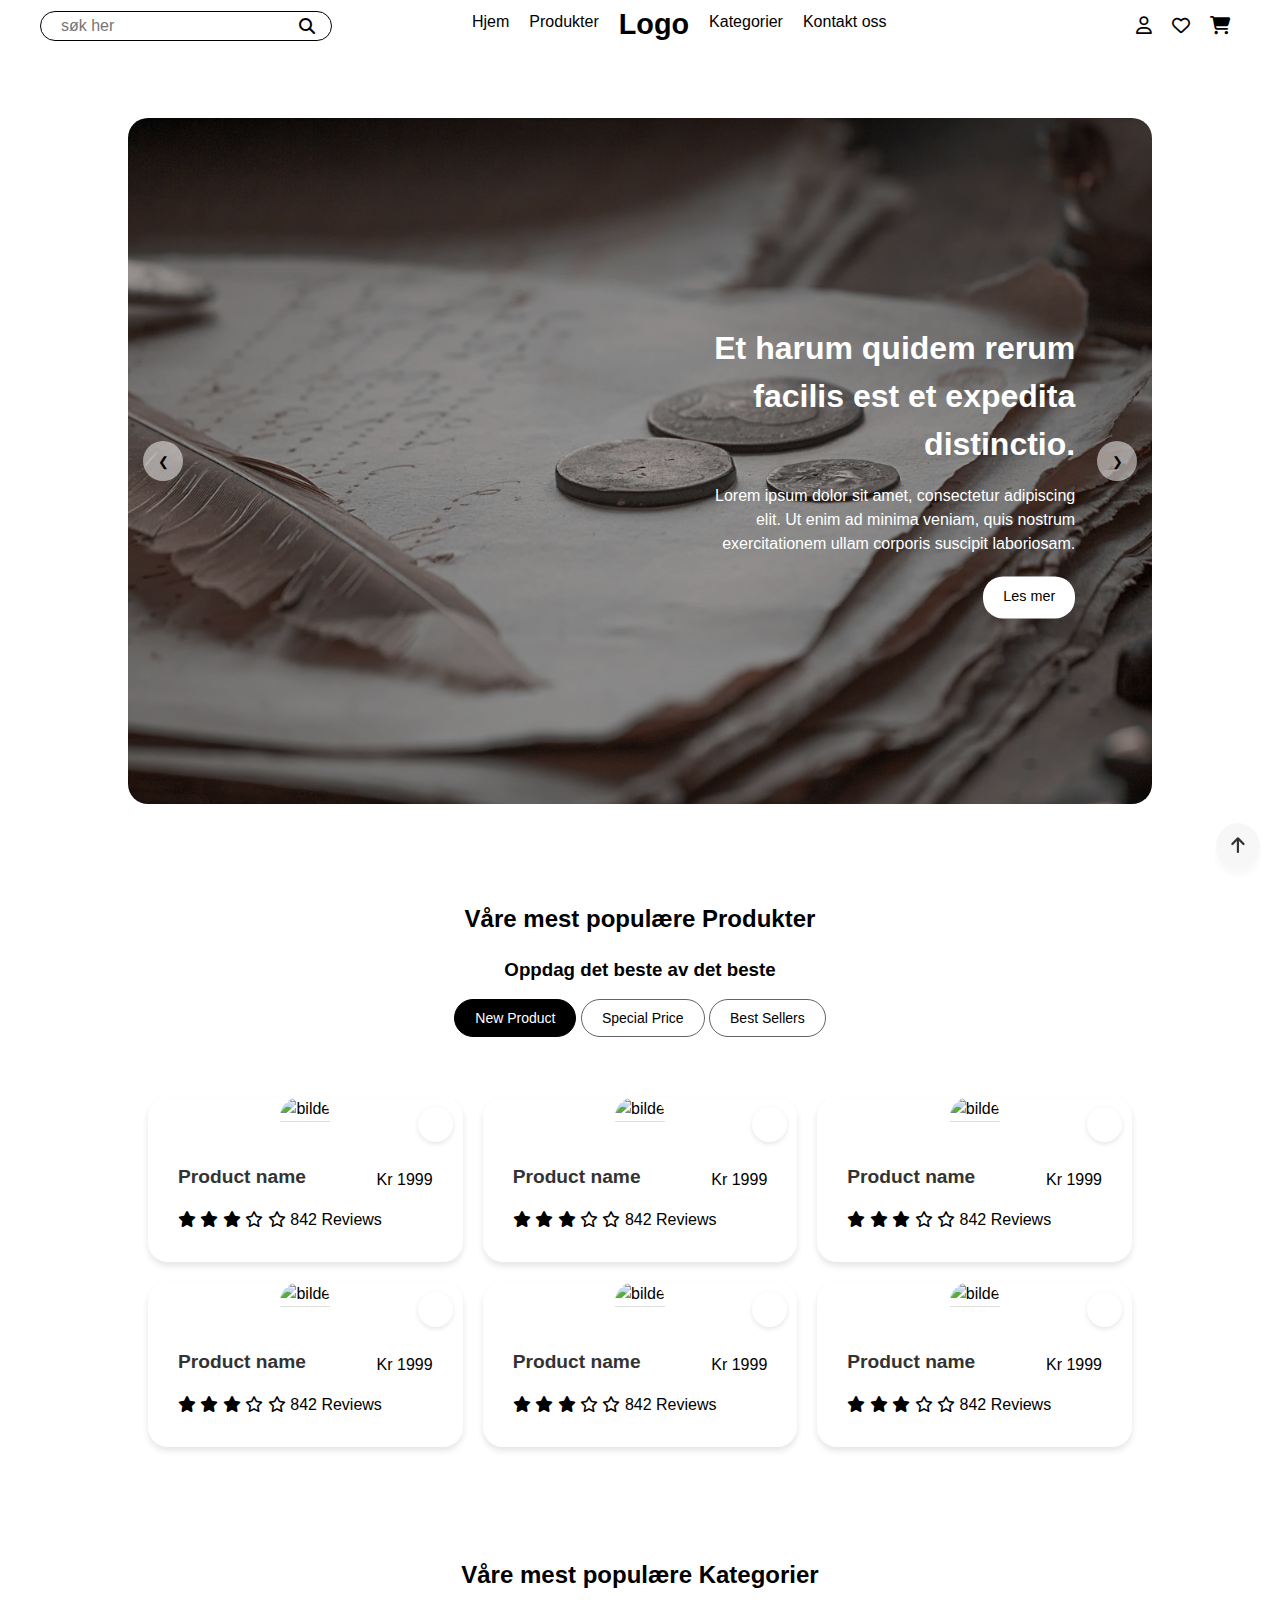
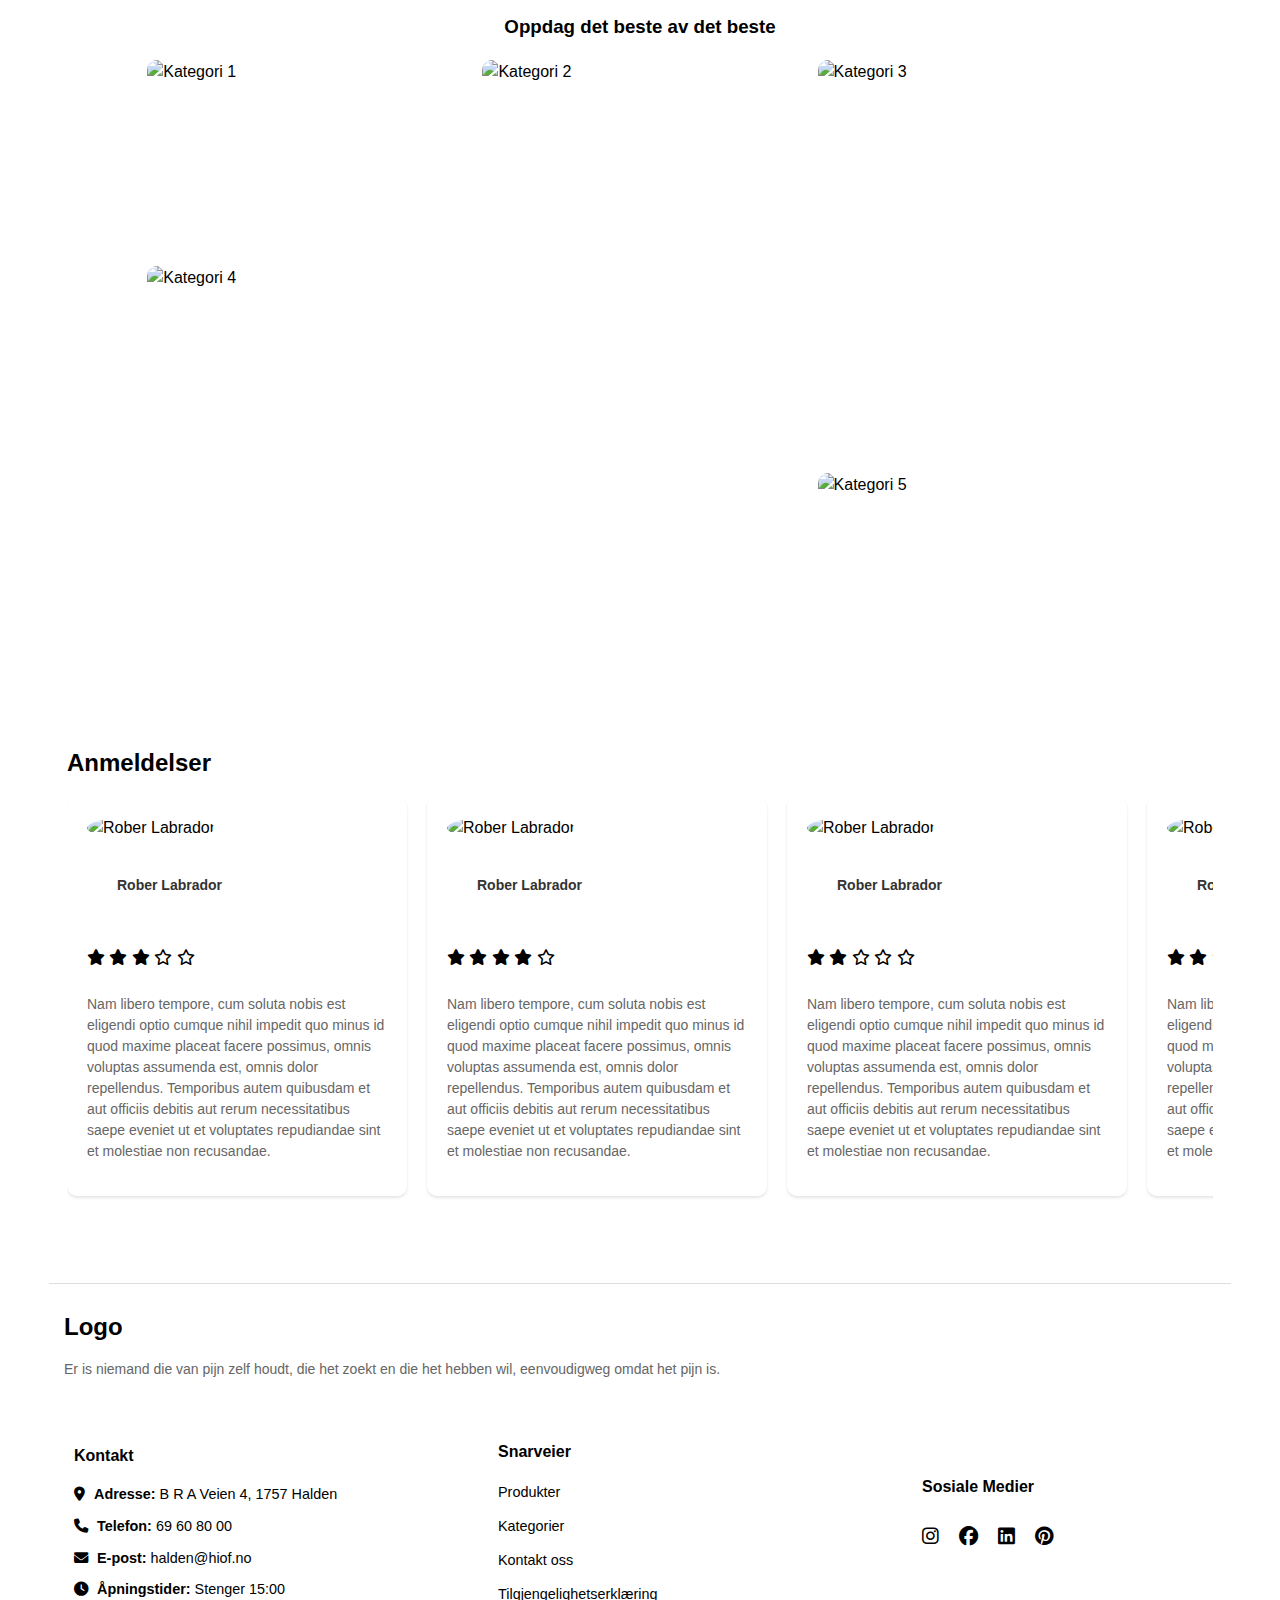
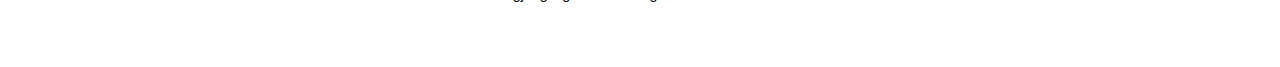
==== commit 2f44c156: "Hopp til toppen navigering" ====
--- a/index.html
+++ b/index.html
@@ -15,7 +15,7 @@
 
 <body>
     
-    <header>
+    <header id="top">
         <!-- Search Bar -->
         <form class="search-bar" action="#" method="get">
             <label for="search" class="visually-hidden"></label>
@@ -157,7 +157,7 @@
                                     <i class="fas fa-star"></i>
                                     <i class="fas fa-star"></i>
                                     <i class="fa-regular fa-star"></i>
-                                    <i class="fa-regular fa-heart"></i>
+                                    <i class="fa-regular fa-star"></i>
                                     842 Reviews
                                 </p>
                             </figcaption>
@@ -356,6 +356,7 @@
                     <i class="far fa-star"></i>
                     <i class="far fa-star"></i>
                 </p>
+
                 <p class="review-text">
                     Nam libero tempore, cum soluta nobis est eligendi optio cumque nihil impedit quo minus id quod maxime placeat facere possimus, omnis voluptas assumenda est, omnis dolor repellendus. Temporibus autem quibusdam et aut officiis debitis aut rerum necessitatibus saepe eveniet ut et voluptates repudiandae sint et molestiae non recusandae.
                 </p>
@@ -424,6 +425,10 @@
         </section>
         </div>
     </footer>
-    
+    <a href="#top" class="scroll-to-top" aria-label="Hopp til toppen">
+        <i class="fa-solid fa-arrow-up"></i>
+    </a>
+    
+
 </body>
 </html>
--- a/CSS/stylesheet.css
+++ b/CSS/stylesheet.css
@@ -410,7 +410,7 @@
 /* Slide Content */
 .slide .content {
     position: absolute;
-    left: 50%;
+    left: 55%;
     top: 50%;
     transform: translateY(-50%);
     z-index: 2;
@@ -464,7 +464,7 @@
 }
 
 .slide .content .button:hover {
-    background: #555;
+    background: #ffffff9e;
 }
 
 /* Navigasjon knapper */
@@ -473,7 +473,7 @@
     top: 50%;
     transform: translateY(-50%);
     z-index: 3; 
-    background: white;
+    background: #ffffff82;
     color: black;
     border: none;
     border-radius: 50%;
@@ -484,7 +484,7 @@
 }
 
 button.prev:hover, button.next:hover {
-    background: gray;
+    background: white;
 }
 
 button.prev {
@@ -548,7 +548,7 @@
 
 #De-mest-populære .filter-btn {
     padding: 10px 20px; /* Luft rundt teksten */
-    border: 1px solid #000; /* Svart kant */
+    border: 1px solid #0000009c; /* Svart kant */
     background-color: transparent; /* Ingen bakgrunnsfarge */
     color: #000; /* Svart tekst */
     font-size: 14px; /* Lesbar fontstørrelse */
@@ -561,7 +561,7 @@
 
 /* Hover-effekt */
 #De-mest-populære .filter-btn:hover {
-    background-color: #666666; /* Svart bakgrunn */
+    background-color: #a2a1a1; /* Svart bakgrunn */
     color: #fff; /* Hvit tekst */
 }
 
@@ -753,7 +753,7 @@
 .grid-item.category img {
     width: 100%;
     height: 100%;
-    object-fit: fill; 
+    object-fit: cover; 
     transition: opacity 0.3s ease-in-out;
 }
 
@@ -953,7 +953,7 @@
 }
 
 
-/* Circular Image */
+
 .review figure {
     margin: 0 0 10px; 
 }
@@ -966,7 +966,7 @@
     margin: 0 ;
 }
 
-/* Review Name */
+
 .review figure figcaption {
     margin-top: 5px;
     font-size: 14px;
@@ -974,7 +974,7 @@
     color: #333;
 }
 
-/* Rating */
+
 .rating {
     text-align: left; 
     color: black; 
@@ -982,7 +982,7 @@
     margin: 10px 0;
 }
 
-/* Review Text */
+
 .review-text {
     font-size: 14px;
     color: #666;
@@ -990,7 +990,7 @@
 }
 
 
-/* Circular Image */
+
 .review figure {
     margin: 0 0 10px; 
 }
@@ -1037,7 +1037,7 @@
     content: ""; 
 }
 
-/* Responsive Styles */
+
 @media (max-width: 768px) {
     .breadcrumb {
         align-items: flex-start; 
@@ -1200,10 +1200,10 @@
 /* Wishlist knapp */
 .wishlist-button {
     background-color: white;
-    border: 1px solid black; /* Lys kant */
-    padding: 5px; /* Luft rundt ikonet */
-    font-size: 1.2rem; /* Størrelse på hjertet */
-    cursor: pointer; /* Pekehånd ved hover */
+    border: 1px solid black; 
+    padding: 5px; 
+    font-size: 1.2rem; 
+    cursor: pointer; 
     height: 5vh;
     width: 4vw;
    color:white;
@@ -1256,7 +1256,7 @@
     font-weight: bold;
 }
 
-/* Stjerneanmeldelser */
+
 .product-info .star-rating i {
     color: #000000; 
 }
@@ -1278,16 +1278,16 @@
     flex-direction: column; 
     align-items: center;
     padding: 10px;
-    margin-bottom: 20px; /* Luft mellom hvert produktkort */
+    margin-bottom: 20px;
     border: none; /* Fjerner kantlinje */
     list-style: none;
     
 }
 
 .product1 img {
-    max-width: 100%; /* Gjør bildet responsivt */
-    height: auto; /* Behold proporsjoner */
-    margin-bottom: 10px; /* Avstand mellom bildet og teksten */
+    max-width: 100%; 
+    height: auto; 
+    margin-bottom: 10px; 
 }
 
 
@@ -1295,19 +1295,19 @@
 /* Responsivitet */
 @media (max-width: 768px) {
     .product-section {
-        flex-direction: column; /* Stable elementene vertikalt på små skjermer */
-        align-items: center; /* Sentrer innholdet */
+        flex-direction: column; 
+        align-items: center; 
         width: 60vw;
     }
 
     .product-images {
-        flex-direction: column; /* Endre til kolonnevisning for bilder */
+        flex-direction: column; 
         align-items: center;
         width: 60vw;
     }
 
     .thumbnail-images {
-        flex-direction: row; /* Legg miniatyrbildene ved siden av hverandre */
+        flex-direction: row; 
         justify-content: center;
         width: 80vw;
     }
@@ -1334,14 +1334,14 @@
     padding: 20px;
     margin-top: 30px;
     background-color: #f9f9f9;
-    list-style: none; /* Remove list styling */
-    display: flex; /* Inline-flex ensures horizontal alignment */
-    gap: 20px; /* Space between the review cards */
+    list-style: none; 
+    display: flex; 
+    gap: 20px; 
     padding: 0;
     margin: 0;
-    transform: translateX(0); /* Initial position for scroll animation */
+    transform: translateX(0); 
     transition: transform 0.3s ease-in-out;
-    overflow-x: scroll;  /* Can be auto, hidden, or visible */
+    overflow-x: scroll;  
     overflow-y: hidden;
 }
 
@@ -1369,7 +1369,7 @@
     text-decoration: underline;
 }
 
-/* Product List */
+/* Produkt Liste */
 .product-list {
     list-style: none; 
     display: flex; 
@@ -1470,7 +1470,7 @@
 /* CHECKOUT-SIDEN*/
 /* Venstrestill alt innhold */
 body, main, header, footer, section, article {
-    text-align: left; /* Venstrestill tekst */
+    text-align: left; 
 }
 
 
@@ -1517,7 +1517,7 @@
     object-fit: contain;
 }
 
-/* Product details */
+
 .produkt-detaljer {
     flex-grow: 1;
     display: flex;
@@ -1532,7 +1532,7 @@
     color: #333;
 }
 
-/* Size and Quantity Row */
+
 .produkt-valg {
     display: flex;
     align-items: center;
@@ -1557,7 +1557,7 @@
     color: black;
 }
 
-/* Icons section */
+
 .produkt-ikoner {
     position: absolute;
     top: 15px;
@@ -1574,7 +1574,7 @@
     color: #1b6cb9;
 }
 
-/* Mobile Responsiveness */
+
 @media (max-width: 768px) {
     .handlekurv-produkt {
         flex-direction: column;
@@ -1593,7 +1593,7 @@
 
 
 
-/* Section container */
+
 #dine-opplysninger {
     width: 100%;
     max-width: 800px;
@@ -1601,7 +1601,7 @@
     font-family: Arial, sans-serif;
 }
 
-/* Align section headers */
+
 #dine-opplysninger h3 {
     font-size: 24px;
     font-weight: bold;
@@ -1609,14 +1609,14 @@
     text-align: left; 
 }
 
-/* Fieldset styling */
+
 #dine-opplysninger fieldset {
     border: none;
     margin-bottom: 20px;
     padding: 0;
 }
 
-/* Form group styling */
+
 .form-group {
     display: flex;
     flex-direction: column;
@@ -1633,7 +1633,7 @@
     flex: 1;
 }
 
-/* Input fields */
+
 #dine-opplysninger input {
     width: 100%;
     padding: 10px 12px;
@@ -1643,17 +1643,17 @@
     box-sizing: border-box;
 }
 
-/* Button container styling */
+
 .button-container {
     display: flex;
     flex-direction: column;
-    gap: 10px; /* Space between buttons */
+    gap: 10px; 
 }
 
 .lagre-knapp,
 .avbryt-knapp {
     display: block;
-    width: 100%; /* Occupies full width */
+    width: 100%; 
     padding: 15px;
     font-size: 1rem;
     text-align: center;
@@ -1679,7 +1679,7 @@
 
 
 
-/* Responsive adjustments */
+
 @media (max-width: 768px) {
     .form-row {
         flex-direction: column;
@@ -1772,13 +1772,13 @@
     gap: 5px; 
 }
 
-/* Icon styling in price */
+
 .leveringsvalg-container .pris img {
     width: 16px; 
     height: 16px; 
 }
 
-/* Description text for levering (paragraphs) */
+
 #Levering article p {
     font-size: 0.9rem;
     line-height: 1.4; 
@@ -1786,13 +1786,13 @@
     margin-top: 10px; 
 }
 
-/* Leverings header alignment */
+
 #Levering h3 {
     margin-bottom: 15px; 
     text-align: left; 
 }
 
-/* General styles for Betaling Section */
+
 #betaling {
     
     background-color: #fff;
@@ -1803,17 +1803,17 @@
     margin: 40px auto;
 }
 
-/* Header styles */
+
 #betaling  h3 {
     font-size: 24px;
     font-weight: bold;
     margin-bottom: 20px;
     text-align: left;
-    margin: 0; /* Align with other headers */
+    margin: 0; 
     padding: 0;
 }
 
-/* Label and Input styling */
+
 #betaling label {
     display: block;
     font-size: 1rem;
@@ -1835,7 +1835,7 @@
     box-sizing: border-box;
 }
 
-/* Flexbox for rows of inputs (Utløpsdato and CVC) */
+
 .input-row {
     display: flex;
     justify-content: space-between;
@@ -1850,7 +1850,7 @@
     width: 100%;
 }
 
-/* Pricing styles */
+
 .pris-tekst {
     font-size: 0.9rem;
     color: #888;
@@ -1865,7 +1865,7 @@
     margin-bottom: 20px;
 }
 
-/* Button styles */
+
 .fullfor-knapp {
     background-color: #333;
     color: #fff;
@@ -1885,7 +1885,7 @@
     background-color: #555;
 }
 
-/* Confirmation text */
+
 .bekreftelse-tekst {
     font-size: 0.85rem;
     color: #555;
@@ -1894,7 +1894,7 @@
     margin: 10px 0;
 }
 
-/* Checkbox styling */
+
 .checkbox-container {
     display: flex;
     flex-direction: column;
@@ -2017,13 +2017,13 @@
 
 
 @media (max-width: 768px) {
-     */
+     
     header {
         padding: 10px; 
         gap: 10px;
     }
-   
-
+
+    
     .search-bar {
         max-width: 60vw; 
     }
@@ -2235,7 +2235,7 @@
 .product img {
     width: 100%; 
     height: 40vh; 
-    object-fit: fill; 
+    object-fit: cover; 
     border-bottom: 1px solid #ddd;
     border-radius: 20px 20px 0 0;
     
@@ -2427,3 +2427,40 @@
 
 
 
+
+.scroll-to-top {
+    position: fixed; 
+    bottom: 30px;
+    right: 20px;
+    background-color: #c6c6c62b;
+    color: rgb(0, 0, 0);
+    font-size: 18px;
+    text-align: center;
+    padding: 10px 15px;
+    box-shadow: 0 6px 6px rgba(0, 0, 0, 0.041);
+    border-radius: 50%;
+    text-decoration: none;
+    z-index: 1000;
+    opacity: 0.8;
+    transition: opacity 0.3s ease, transform 0.3s ease;
+}
+
+.scroll-to-top:hover {
+    opacity: 1;
+    transform: scale(1.1);
+    background-color: #c6c6c6a6;
+}
+
+.scroll-to-top:focus {
+    outline: 2px solid #c7c5c5;
+    outline-offset: 2px;
+}
+
+@media (max-width: 768px) {
+    .scroll-to-top {
+        font-size: 15px;
+        padding: 6.4px 12px;
+        right: 0.5%;
+        bottom: 15px;
+    }
+}
